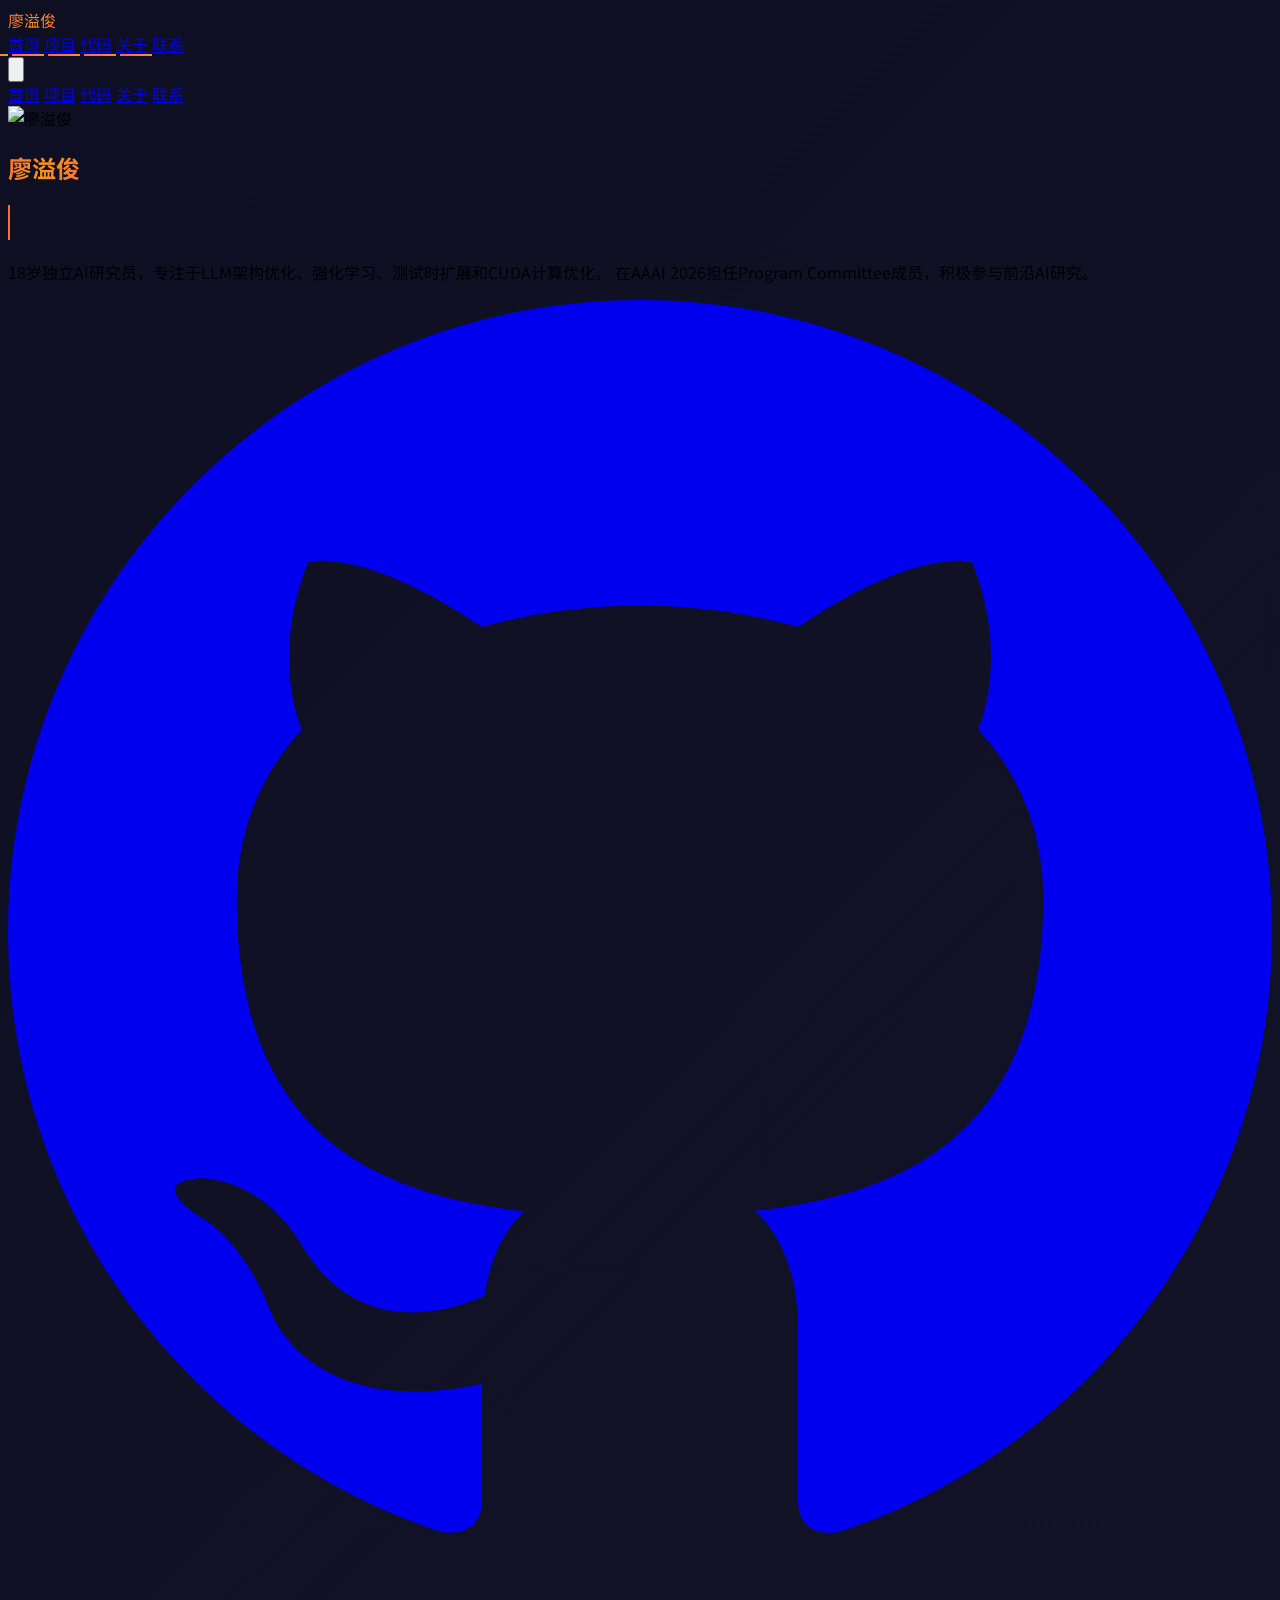
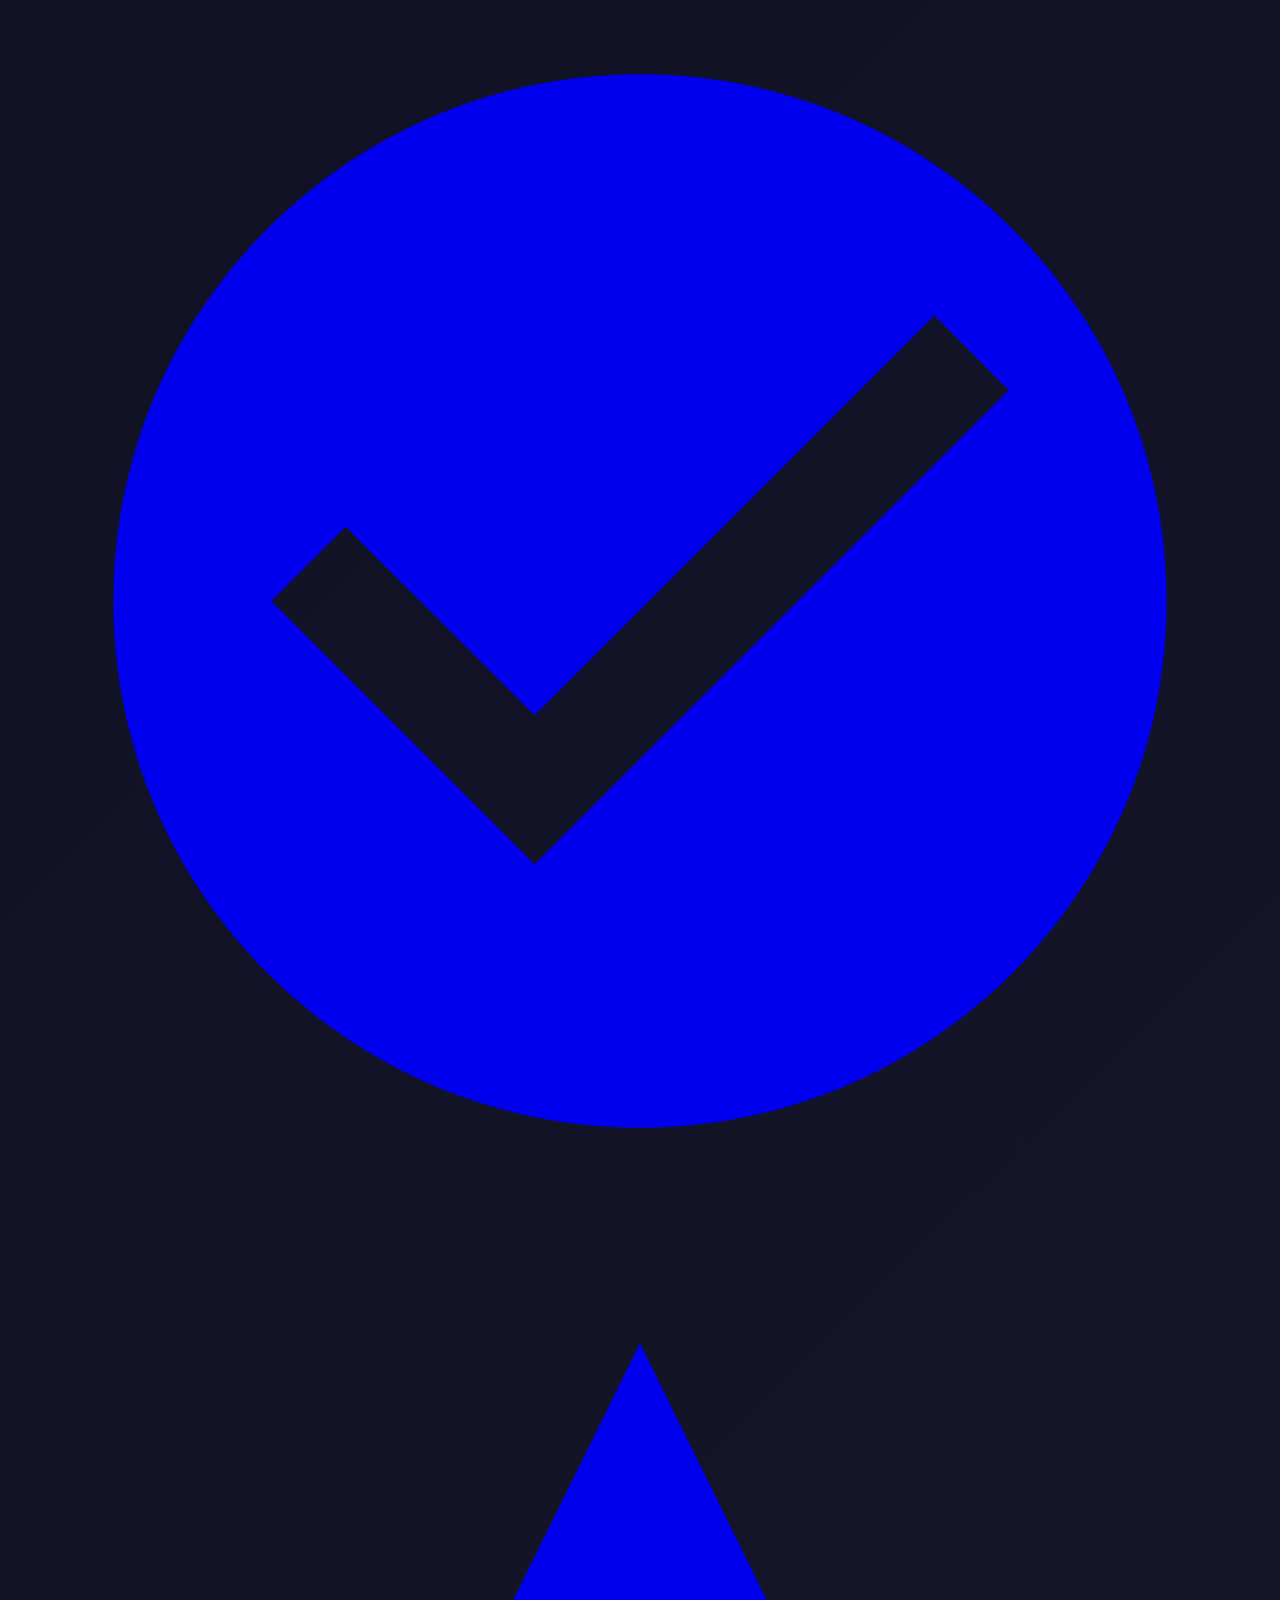
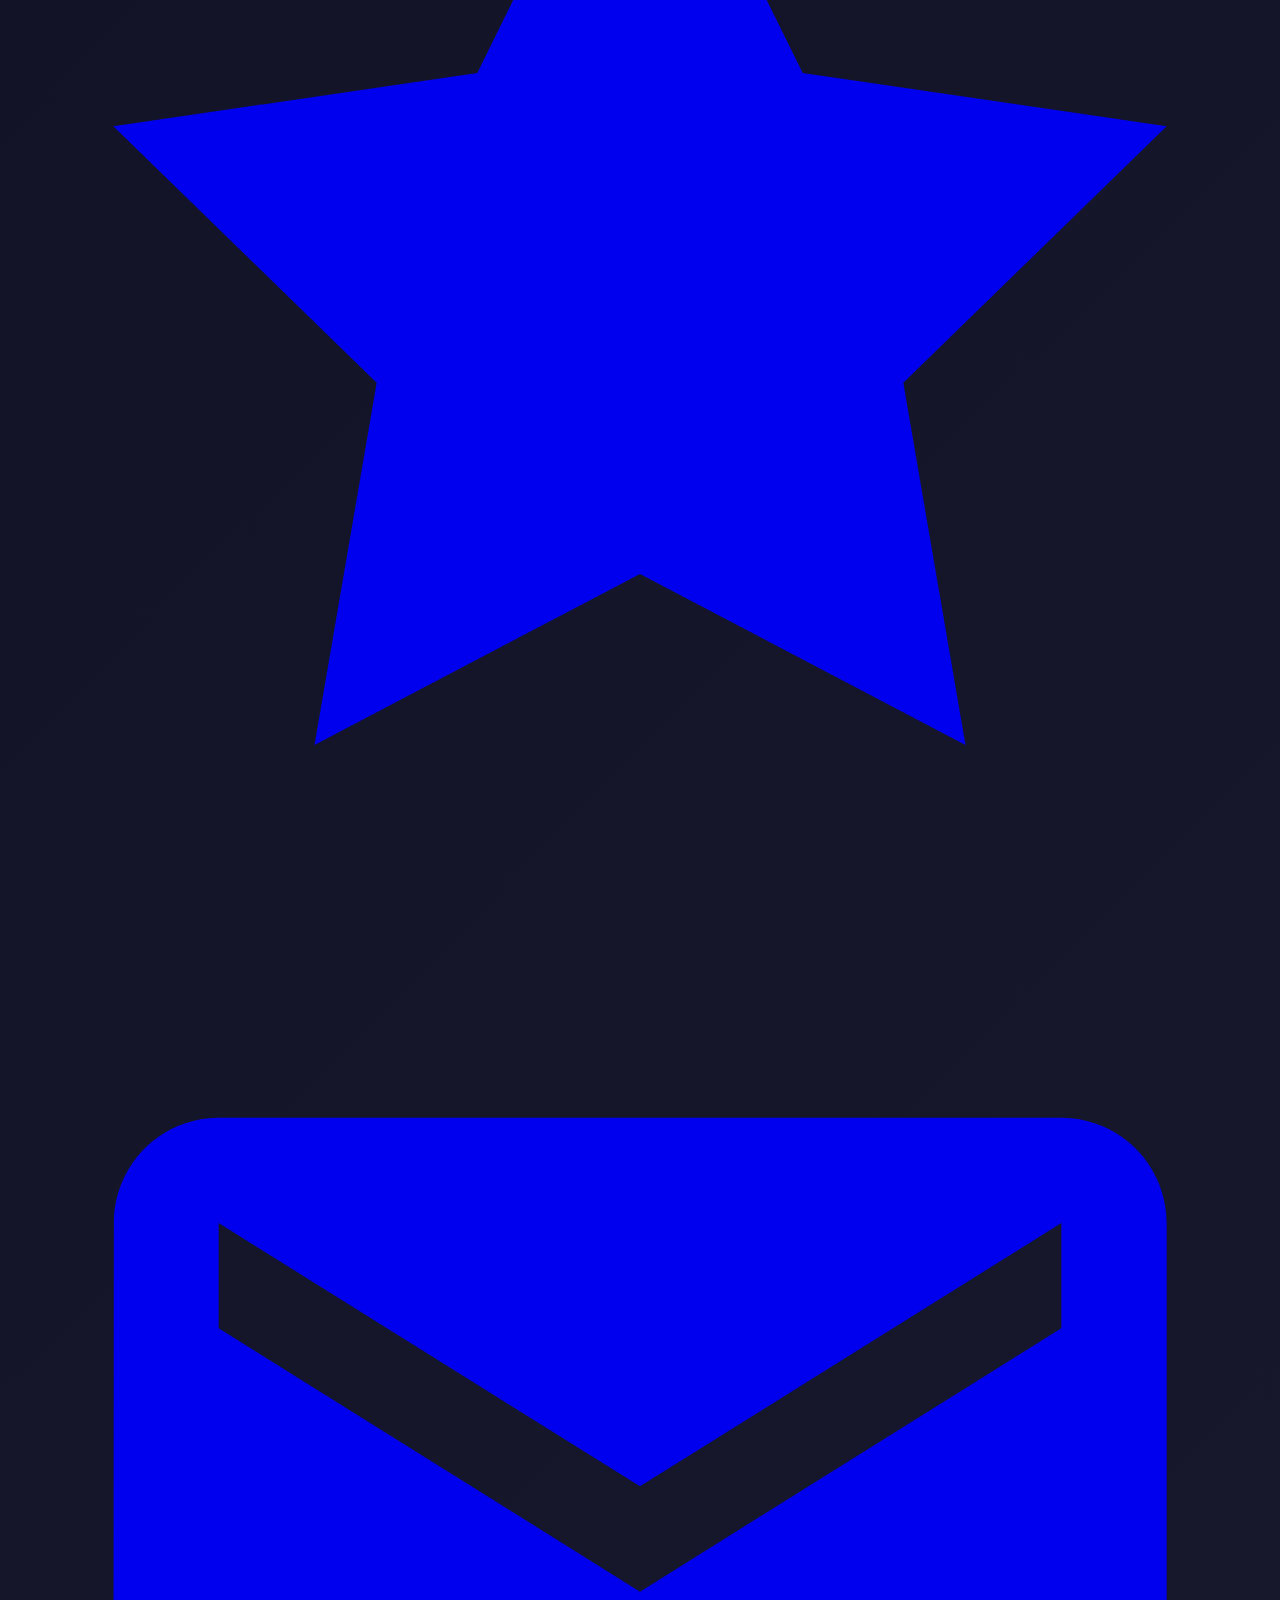
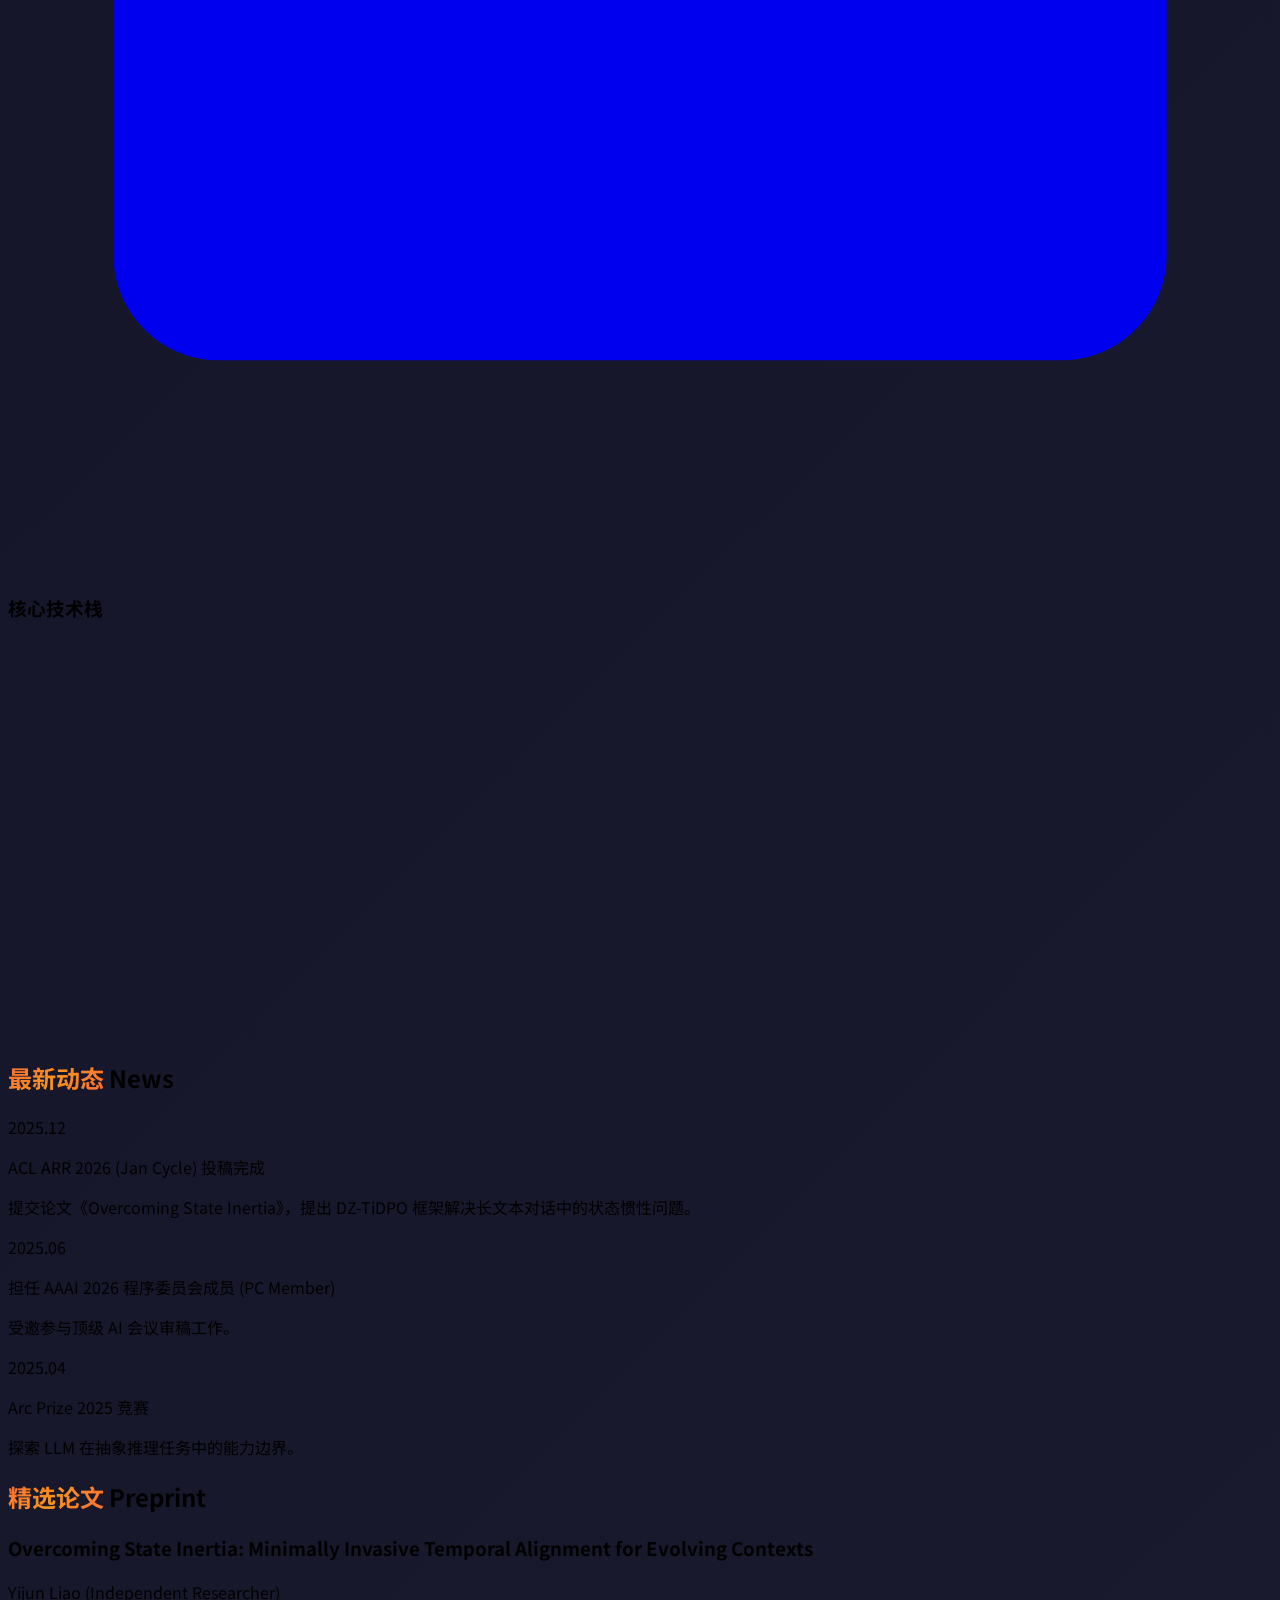
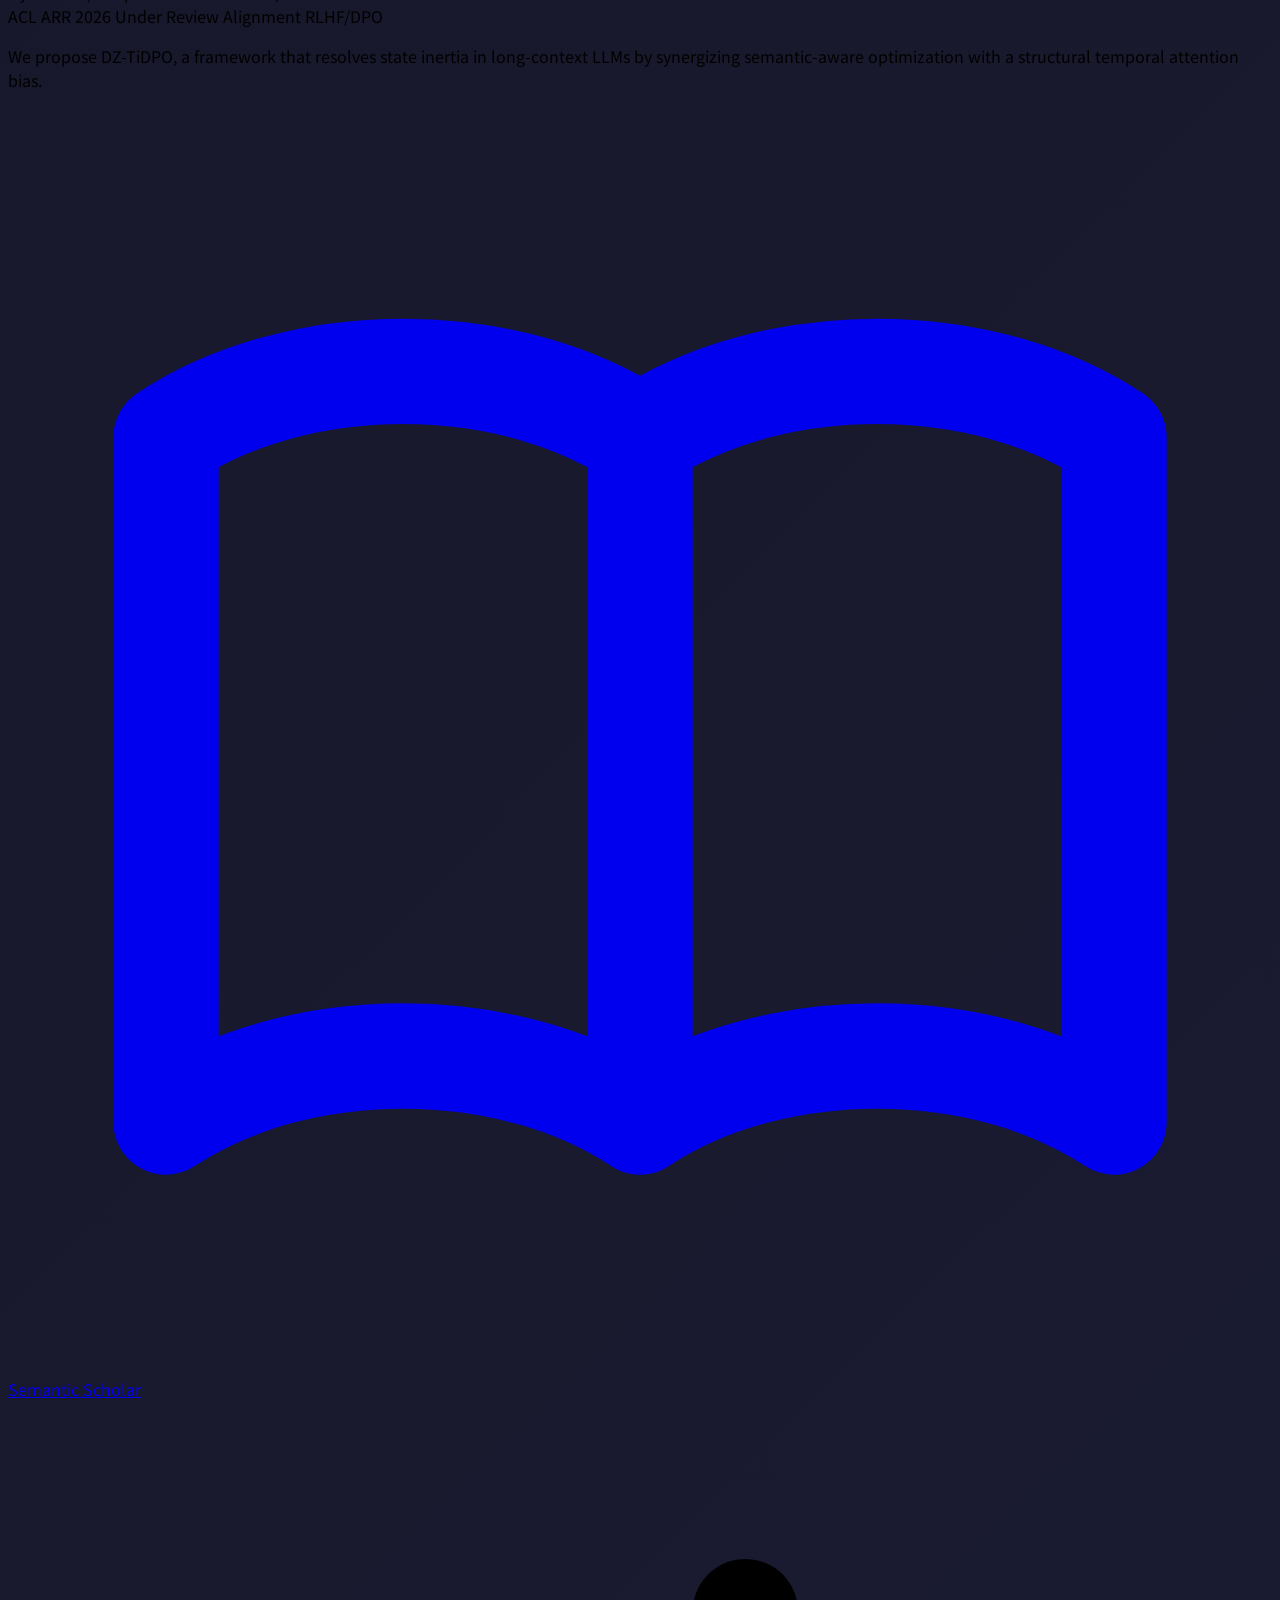
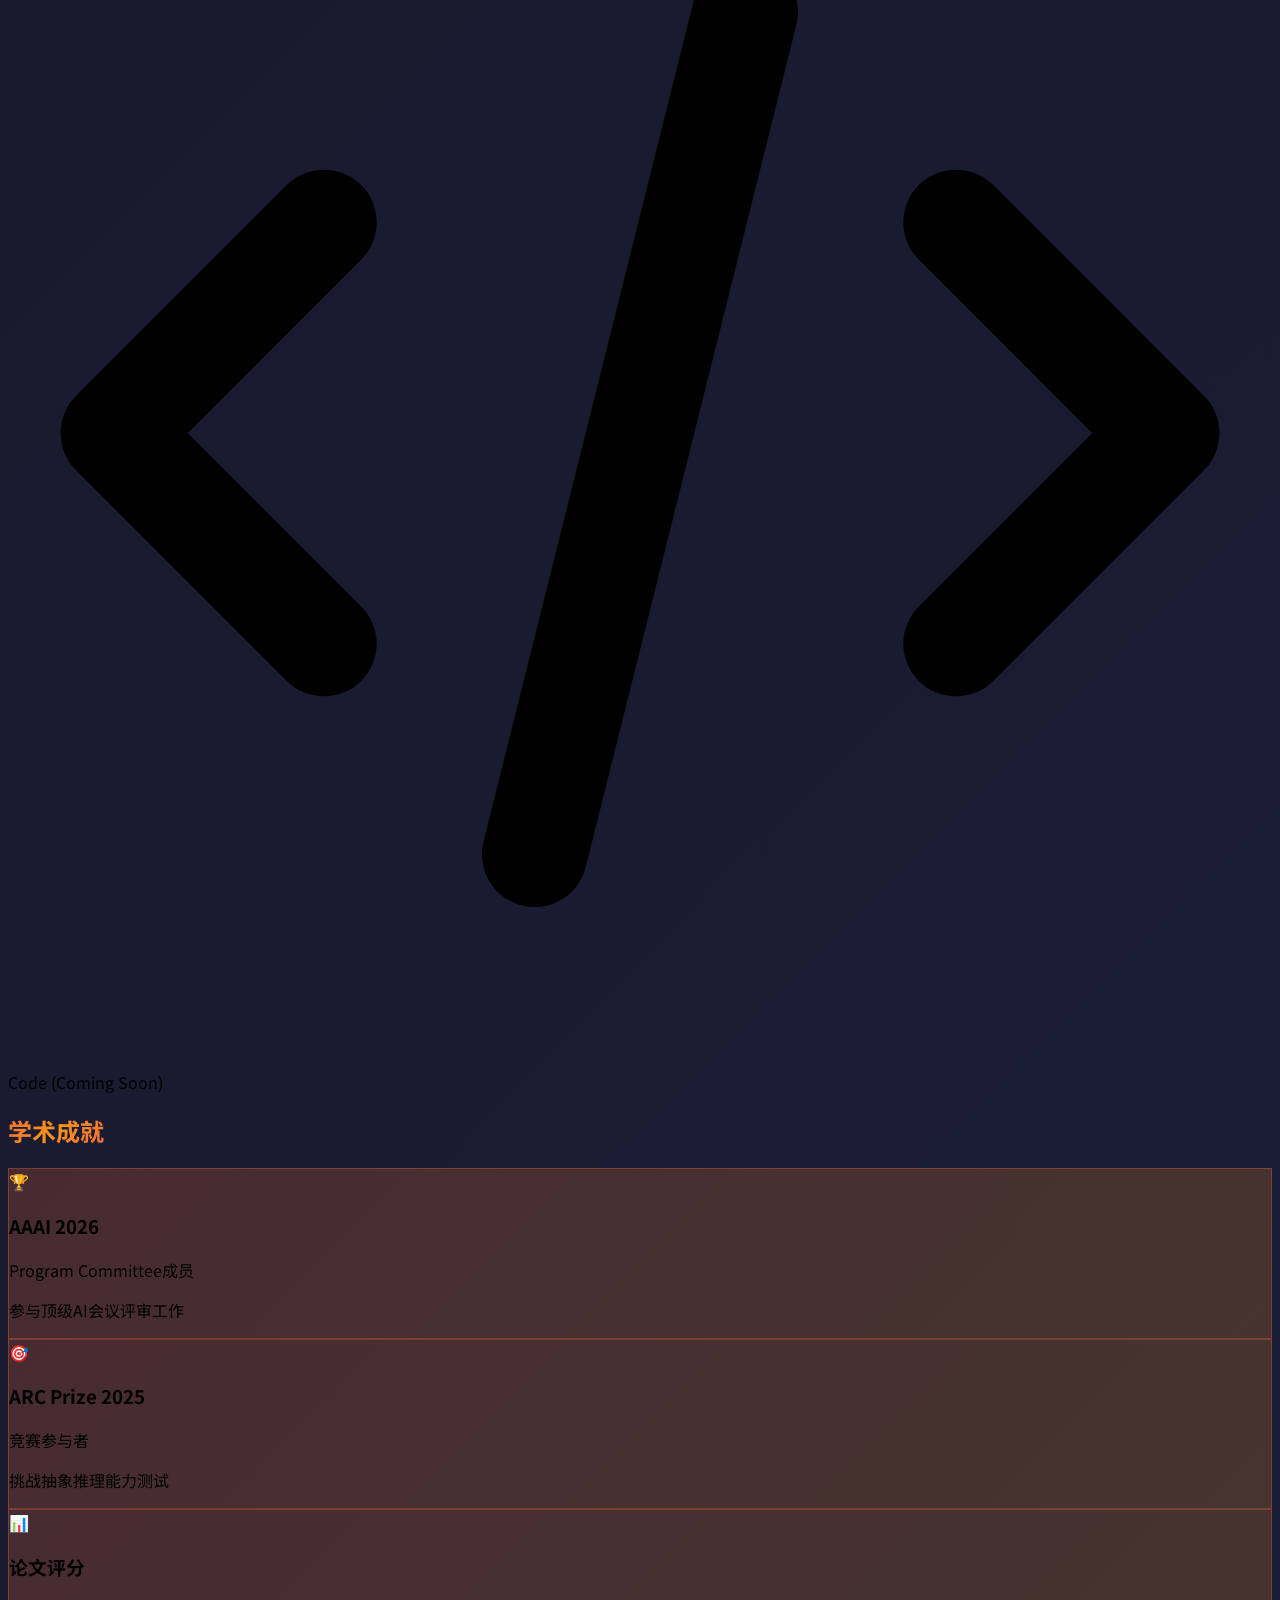
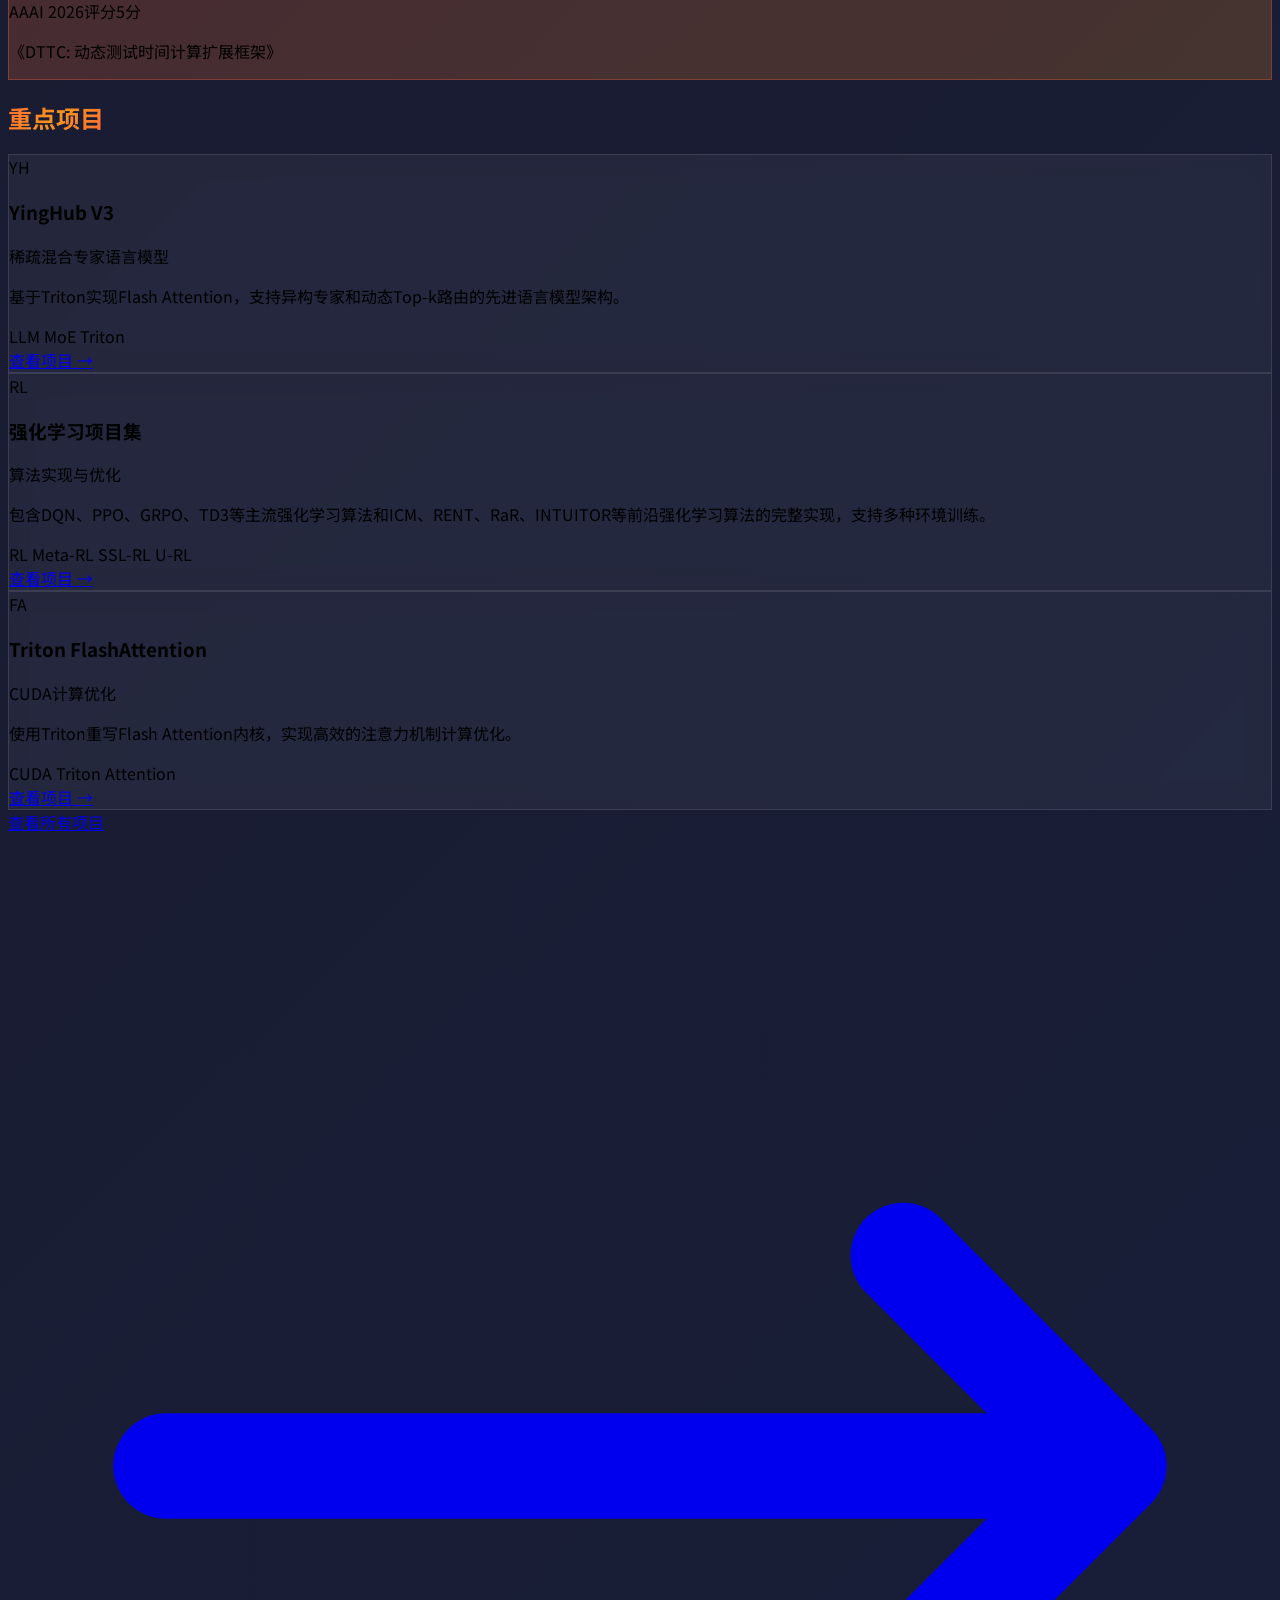
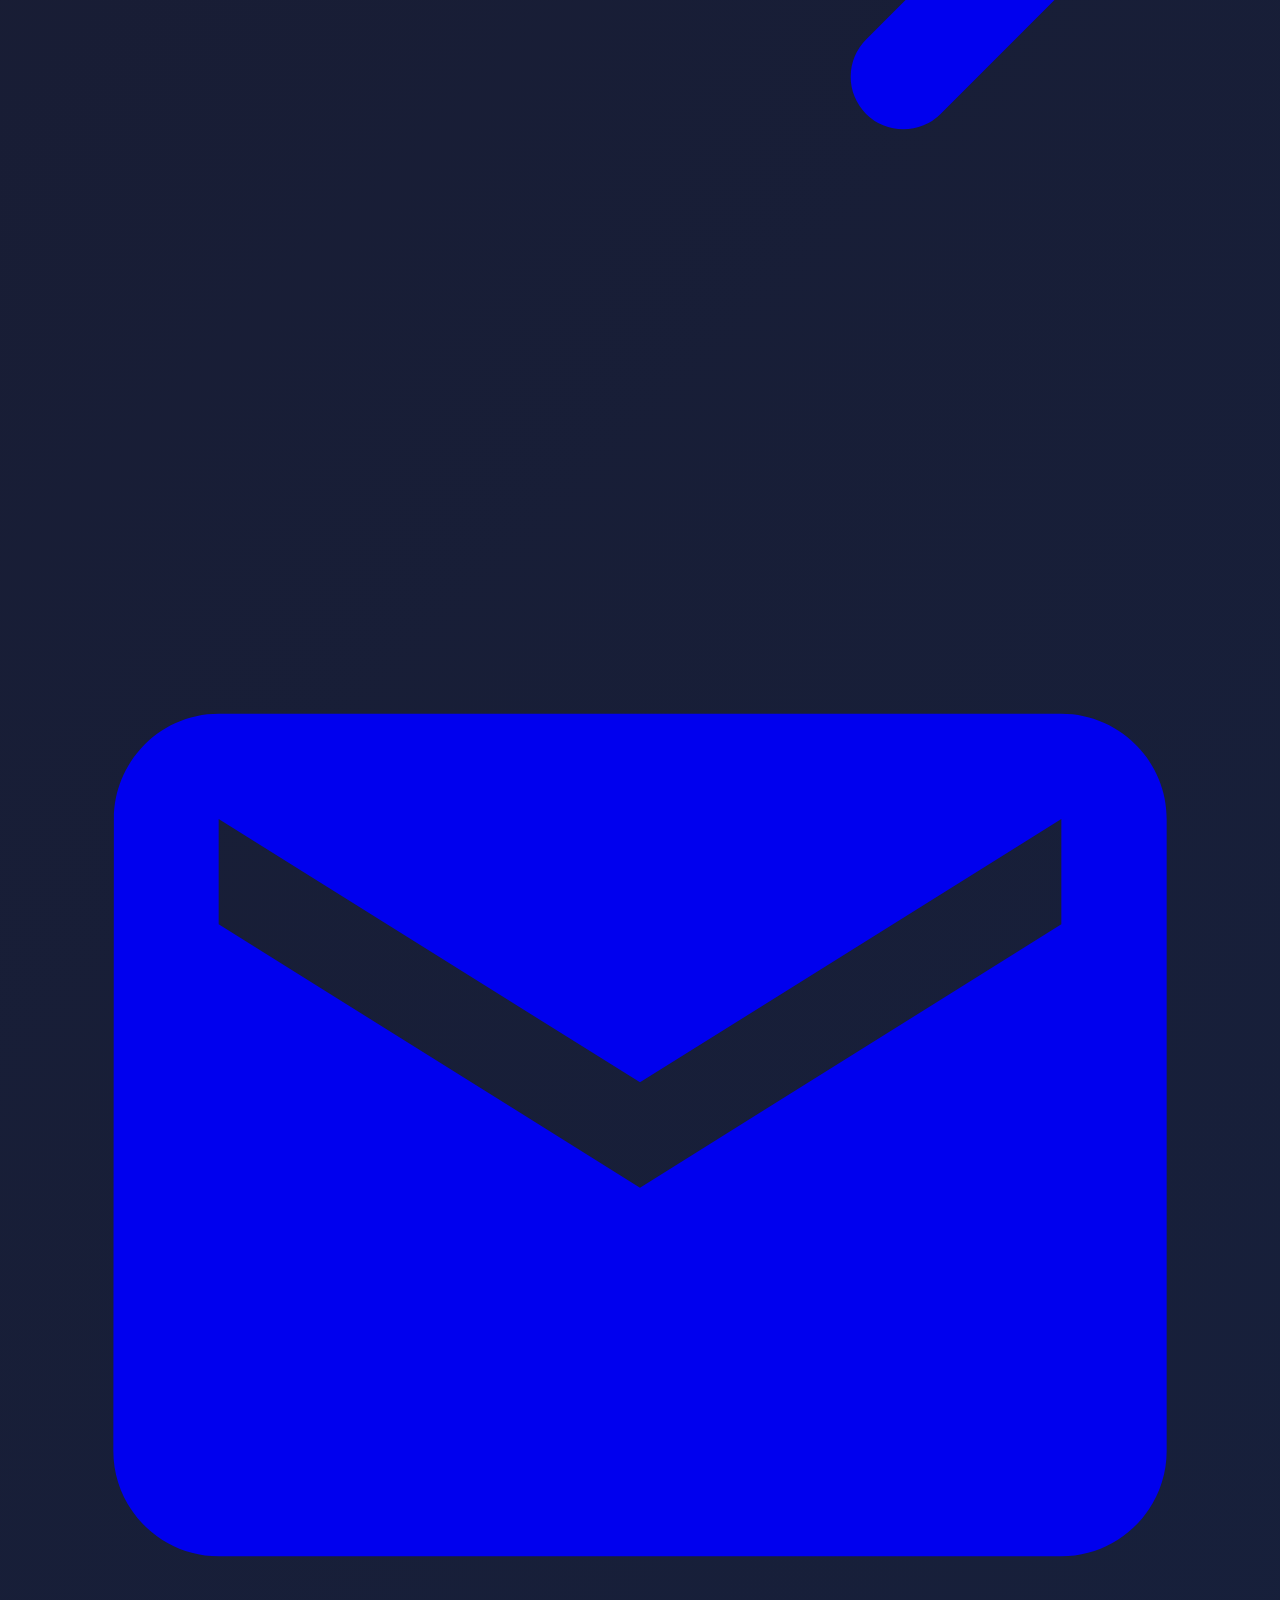
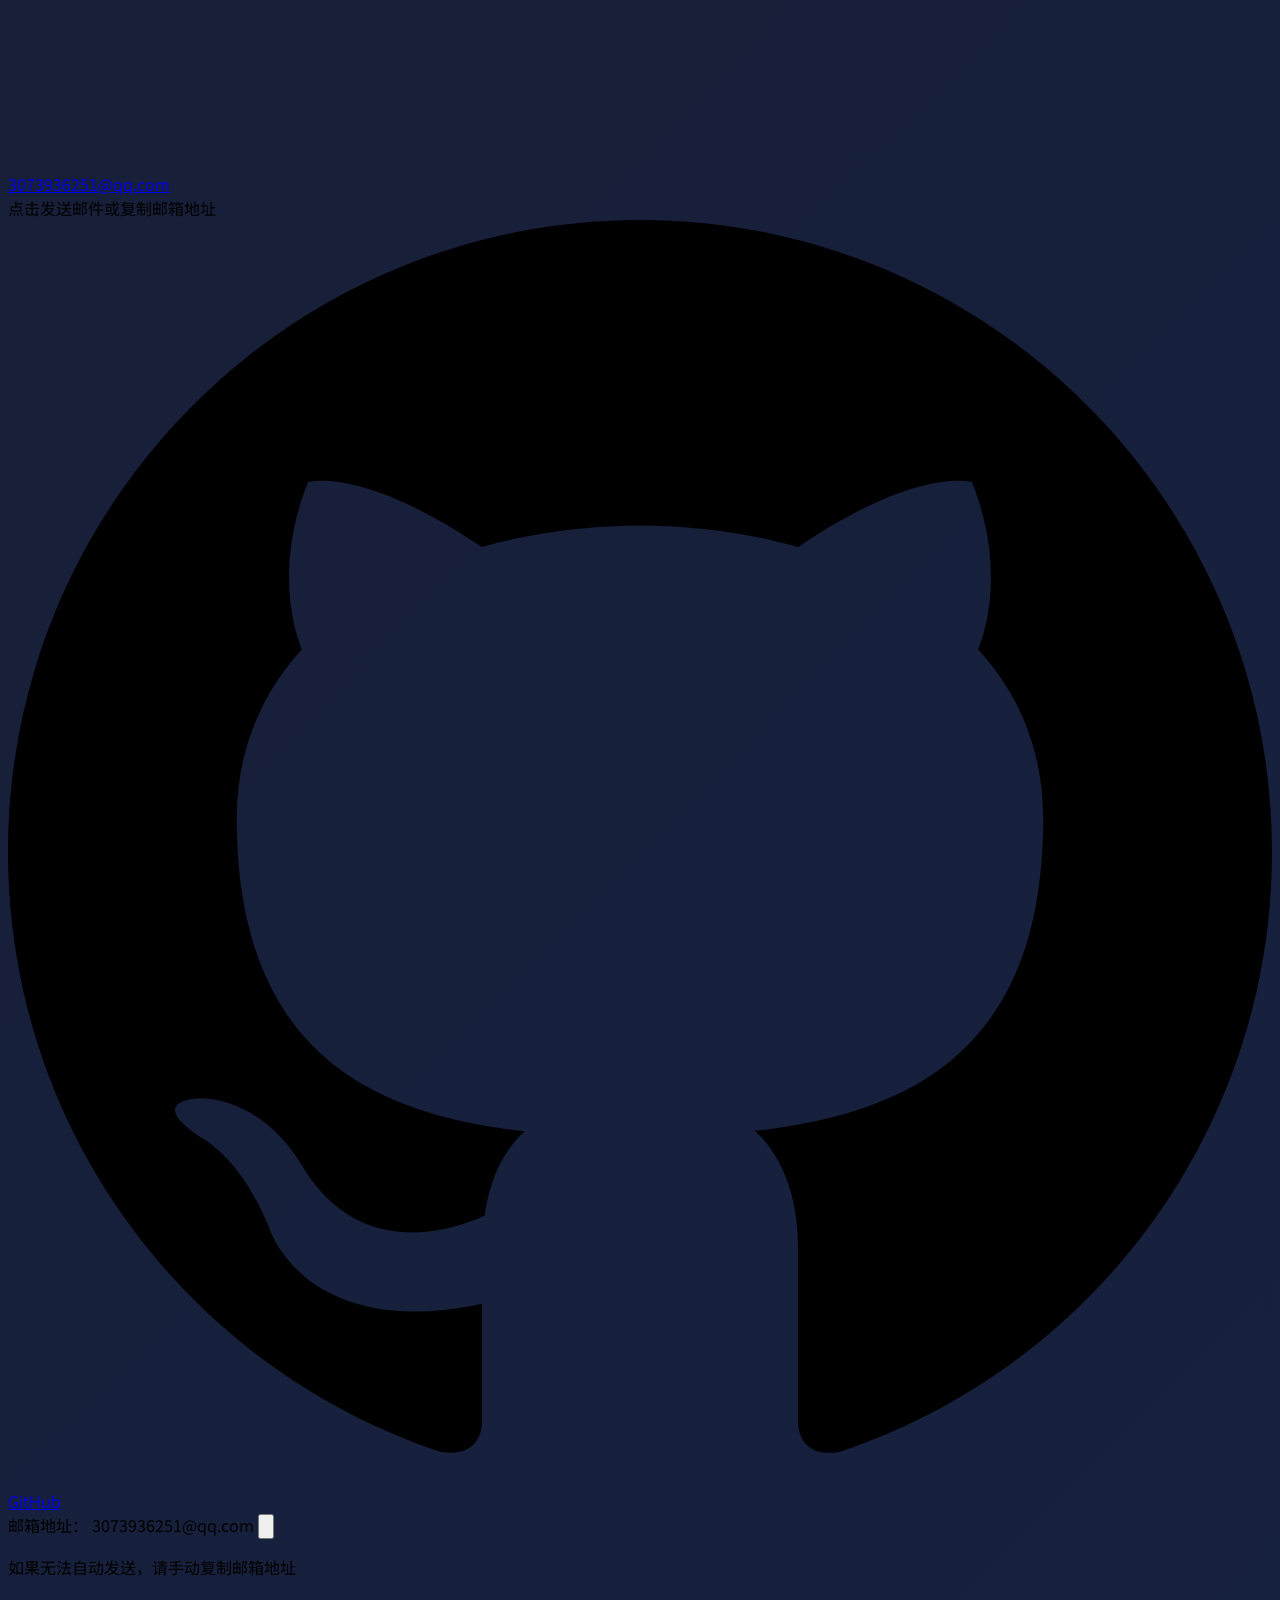
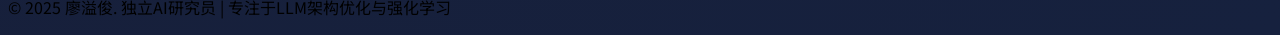
==== index.html @ 62f8e80d "Add files via upload" ====
<!DOCTYPE html>
<html lang="zh-CN">
<head>
    <meta charset="UTF-8">
    <meta name="viewport" content="width=device-width, initial-scale=1.0">
    <title>廖溢俊 - AI研究员 | 独立开发者</title>
    <script src="https://cdn.tailwindcss.com"></script>
    <script src="https://cdnjs.cloudflare.com/ajax/libs/animejs/3.2.1/anime.min.js"></script>
    <script src="https://cdn.jsdelivr.net/npm/echarts@5.4.3/dist/echarts.min.js"></script>
    <script>
        // 定义 ECharts 加载函数
        function loadECharts() {
            return new Promise((resolve, reject) => {
                // 如果已加载，直接返回
                if (typeof window.echarts !== 'undefined') {
                    resolve(window.echarts);
                    return;
                }
                
                // 尝试多个 CDN 源
                const cdnSources = [
                    'https://cdn.jsdelivr.net/npm/echarts@5.4.3/dist/echarts.min.js',
                    'https://unpkg.com/echarts@5.4.3/dist/echarts.min.js',
                    'https://cdnjs.cloudflare.com/ajax/libs/echarts/5.4.3/echarts.min.js'
                ];
                
                let currentIndex = 0;
                
                function tryLoadCDN() {
                    if (currentIndex >= cdnSources.length) {
                        reject(new Error('所有 ECharts CDN 源均加载失败'));
                        return;
                    }
                    
                    const script = document.createElement('script');
                    script.src = cdnSources[currentIndex];
                    script.crossOrigin = 'anonymous';
                    
                    script.onload = () => {
                        if (typeof window.echarts !== 'undefined') {
                            resolve(window.echarts);
                        } else {
                            currentIndex++;
                            tryLoadCDN();
                        }
                    };
                    
                    script.onerror = () => {
                        console.warn(`ECharts CDN 加载失败: ${cdnSources[currentIndex]}`);
                        currentIndex++;
                        tryLoadCDN();
                    };
                    
                    document.head.appendChild(script);
                }
                
                tryLoadCDN();
            });
        }
        </script>
    <script src="https://cdnjs.cloudflare.com/ajax/libs/p5.js/1.7.0/p5.min.js"></script>
    <script src="https://cdn.jsdelivr.net/npm/@splidejs/splide@4.1.4/dist/js/splide.min.js"></script>
    <link href="https://cdn.jsdelivr.net/npm/@splidejs/splide@4.1.4/dist/css/splide.min.css" rel="stylesheet">
    <link href="https://fonts.googleapis.com/css2?family=Noto+Sans+SC:wght@300;400;500;700;900&display=swap" rel="stylesheet">
    <style>
        * {
            font-family: 'Noto Sans SC', sans-serif;
        }
        
        body {
            background: linear-gradient(135deg, #0f0f23 0%, #1a1a2e 50%, #16213e 100%);
            min-height: 100vh;
            overflow-x: hidden;
        }
        
        .neural-bg {
            position: fixed;
            top: 0;
            left: 0;
            width: 100%;
            height: 100%;
            z-index: -1;
            opacity: 0.3;
        }
        
        .glow-text {
            text-shadow: 0 0 20px rgba(255, 107, 53, 0.5);
        }
        
        .card-hover {
            transition: all 0.3s ease;
        }
        
        .card-hover:hover {
            transform: translateY(-10px) rotateX(5deg);
            box-shadow: 0 20px 40px rgba(0, 0, 0, 0.3);
        }
        
        .skill-node {
            background: linear-gradient(135deg, #ff6b35, #f7931e);
            border-radius: 50%;
            position: absolute;
            animation: pulse 2s infinite;
        }
        
        @keyframes pulse {
            0%, 100% { opacity: 0.8; transform: scale(1); }
            50% { opacity: 1; transform: scale(1.1); }
        }
        
        .typing-effect {
            border-right: 2px solid #ff6b35;
            animation: blink 1s infinite;
        }
        
        @keyframes blink {
            0%, 50% { border-color: transparent; }
            51%, 100% { border-color: #ff6b35; }
        }
        
        .gradient-text {
            background: linear-gradient(135deg, #ff6b35, #f7931e, #ff6b35);
            -webkit-background-clip: text;
            -webkit-text-fill-color: transparent;
            background-clip: text;
        }
        
        .nav-link {
            position: relative;
            overflow: hidden;
        }
        
        .nav-link::after {
            content: '';
            position: absolute;
            bottom: 0;
            left: -100%;
            width: 100%;
            height: 2px;
            background: linear-gradient(90deg, #ff6b35, #f7931e);
            transition: left 0.3s ease;
        }
        
        .nav-link:hover::after {
            left: 0;
        }
        
        .project-card {
            background: rgba(255, 255, 255, 0.05);
            backdrop-filter: blur(10px);
            border: 1px solid rgba(255, 255, 255, 0.1);
        }
        
        .achievement-badge {
            background: linear-gradient(135deg, rgba(255, 107, 53, 0.2), rgba(247, 147, 30, 0.2));
            border: 1px solid rgba(255, 107, 53, 0.3);
        }
        /* 移动端专用样式 */
        @media (max-width: 768px) {
            .skill-node {
                width: 40px !important;
                height: 40px !important;
                font-size: 9px !important;
                opacity: 0.3 !important;
                z-index: 5 !important;
                box-shadow: 0 0 10px rgba(255, 107, 53, 0.3) !important;
            }
            
            /* 减少节点数量（通过隐藏部分节点） */
            .skill-node:nth-child(odd) {
                display: none; /* 隐藏奇数节点 */
            }
        }
        .avatar-rotate {
        transition: all 0.6s cubic-bezier(0.4, 0, 0.2, 1);
        transform-style: preserve-3d;
        cursor: pointer;
        position: relative;
    }

    .avatar-rotate:hover {
        transform: rotateY(180deg) scale(1.05);
        box-shadow: 0 0 40px rgba(255, 107, 53, 0.8);
    }

    /* 可选：添加背面内容（如果想做双面效果） */
    .avatar-rotate::after {
        content: 'AI';
        position: absolute;
        top: 50%;
        left: 50%;
        transform: translate(-50%, -50%) rotateY(180deg);
        backface-visibility: hidden;
        font-size: 2rem;
        font-weight: 900;
        color: #ff6b35;
        opacity: 0;
        transition: opacity 0.3s;
    }

    .avatar-rotate:hover::after {
        opacity: 1;
    }

    /* 移动端适配 */
    @media (max-width: 768px) {
        .avatar-rotate:hover {
            transform: rotate(360deg) scale(1.1);
            box-shadow: 0 0 25px rgba(255, 107, 53, 0.6);
        }
    }

    /* 发光脉冲动画 */
    @keyframes glow-pulse {
        0%, 100% { box-shadow: 0 0 20px rgba(255, 107, 53, 0.5); }
        50% { box-shadow: 0 0 40px rgba(255, 107, 53, 0.9); }
    }

    .avatar-rotate {
        animation: glow-pulse 3s infinite;
    }

    .avatar-rotate:hover {
        animation: none; /* 悬停时停止脉冲，保持高亮 */
    }

    /* QQ邮箱按钮样式 */
    .qq-mail-btn {
        background: linear-gradient(135deg, #ff6b35, #f7931e);
        transition: all 0.3s ease;
    }

    .qq-mail-btn:hover {
        background: linear-gradient(135deg, #1e90ff, #00bfff); /* QQ蓝渐变 */
        box-shadow: 0 0 25px rgba(30, 144, 255, 0.6);
    }

    /* QQ图标发光动画 */
    @keyframes qq-glow {
        0%, 100% { filter: drop-shadow(0 0 5px rgba(255, 255, 255, 0.8)); }
        50% { filter: drop-shadow(0 0 15px rgba(30, 144, 255, 1)); }
    }

    .qq-icon {
        animation: qq-glow 2s infinite;
    }
    </style>
</head>
<body>
    <!-- Neural Network Background -->
    <div id="neural-bg" class="neural-bg"></div>
    
    <!-- Navigation -->
    <nav class="fixed top-0 w-full z-50 bg-black bg-opacity-20 backdrop-filter backdrop-blur-lg border-b border-white border-opacity-10">
        <div class="max-w-7xl mx-auto px-4 sm:px-6 lg:px-8">
            <div class="flex justify-between items-center h-16">
                <div class="flex items-center">
                    <span class="text-2xl font-bold gradient-text">廖溢俊</span>
                </div>
                <div class="hidden md:block">
                    <div class="ml-10 flex items-baseline space-x-8">
                        <a href="#home" class="nav-link text-white hover:text-orange-400 px-3 py-2 text-sm font-medium">首页</a>
                        <a href="projects.html" class="nav-link text-white hover:text-orange-400 px-3 py-2 text-sm font-medium">项目</a>
                        <a href="code.html" class="nav-link text-white hover:text-orange-400 px-3 py-2 text-sm font-medium">代码</a>
                        <a href="about.html" class="nav-link text-white hover:text-orange-400 px-3 py-2 text-sm font-medium">关于</a>
                        <a href="#contact" class="nav-link text-white hover:text-orange-400 px-3 py-2 text-sm font-medium">联系</a>
                    </div>
                </div>
                <div class="md:hidden">
                    <button id="mobile-menu-btn" class="text-white hover:text-orange-400">
                        <svg class="h-6 w-6" fill="none" viewBox="0 0 24 24" stroke="currentColor">
                            <path stroke-linecap="round" stroke-linejoin="round" stroke-width="2" d="M4 6h16M4 12h16M4 18h16" />
                        </svg>
                    </button>
                </div>
            </div>
        </div>
        
        <!-- Mobile menu -->
        <div id="mobile-menu" class="md:hidden hidden bg-black bg-opacity-90">
            <div class="px-2 pt-2 pb-3 space-y-1">
                <a href="#home" class="text-white hover:text-orange-400 block px-3 py-2 text-base font-medium">首页</a>
                <a href="projects.html" class="text-white hover:text-orange-400 block px-3 py-2 text-base font-medium">项目</a>
                <a href="code.html" class="text-white hover:text-orange-400 block px-3 py-2 text-base font-medium">代码</a>
                <a href="about.html" class="text-white hover:text-orange-400 block px-3 py-2 text-base font-medium">关于</a>
                <a href="#contact" class="text-white hover:text-orange-400 block px-3 py-2 text-base font-medium">联系</a>
            </div>
        </div>
    </nav>

    <!-- Hero Section -->
    <section id="home" class="min-h-screen flex items-center justify-center pt-16">
        <div class="max-w-7xl mx-auto px-4 sm:px-6 lg:px-8 py-20">
            <div class="grid grid-cols-1 lg:grid-cols-2 gap-12 items-center">
                <!-- Left Side - Personal Info -->
                <div class="text-center lg:text-left">
                    <div class="mb-8">
                        <img src="resources/avatar.jpg" alt="廖溢俊" class="w-32 h-32 rounded-full mx-auto lg:mx-0 mb-6 border-4 border-orange-400 shadow-2xl avatar-rotate">
                        <h1 class="text-5xl lg:text-6xl font-bold text-white mb-4">
                            <span class="gradient-text">廖溢俊</span>
                        </h1>
                        <h2 class="text-2xl lg:text-3xl text-gray-300 mb-6">
                            <span id="typing-text" class="typing-effect"></span>
                        </h2>
                        <p class="text-lg text-gray-400 leading-relaxed mb-8">
                            18岁独立AI研究员，专注于LLM架构优化、强化学习、测试时扩展和CUDA计算优化。
                            在AAAI 2026担任Program Committee成员，积极参与前沿AI研究。
                        </p>
                    </div>
                    
                    <!-- Contact Links -->
                    <div class="flex justify-center lg:justify-start space-x-6 mb-8">
                        <a href="https://github.com/naidezhujimo" target="_blank" class="text-white hover:text-orange-400 transition-colors duration-300">
                            <svg class="w-8 h-8" fill="currentColor" viewBox="0 0 24 24">
                                <path d="M12 0c-6.626 0-12 5.373-12 12 0 5.302 3.438 9.8 8.207 11.387.599.111.793-.261.793-.577v-2.234c-3.338.726-4.033-1.416-4.033-1.416-.546-1.387-1.333-1.756-1.333-1.756-1.089-.745.083-.729.083-.729 1.205.084 1.839 1.237 1.839 1.237 1.07 1.834 2.807 1.304 3.492.997.107-.775.418-1.305.762-1.604-2.665-.305-5.467-1.334-5.467-5.931 0-1.311.469-2.381 1.236-3.221-.124-.303-.535-1.524.117-3.176 0 0 1.008-.322 3.301 1.23.957-.266 1.983-.399 3.003-.404 1.02.005 2.047.138 3.006.404 2.291-1.552 3.297-1.23 3.297-1.23.653 1.653.242 2.874.118 3.176.77.84 1.235 1.911 1.235 3.221 0 4.609-2.807 5.624-5.479 5.921.43.372.823 1.102.823 2.222v3.293c0 .319.192.694.801.576 4.765-1.589 8.199-6.086 8.199-11.386 0-6.627-5.373-12-12-12z"/>
                            </svg>
                        </a>
                        <a href="https://openreview.net/profile?id=%7ELiao_Yijun1" target="_blank" class="text-white hover:text-orange-400 transition-colors duration-300">
                            <svg class="w-8 h-8" fill="currentColor" viewBox="0 0 24 24">
                                <path d="M12 2C6.48 2 2 6.48 2 12s4.48 10 10 10 10-4.48 10-10S17.52 2 12 2zm-2 15l-5-5 1.41-1.41L10 14.17l7.59-7.59L19 8l-9 9z"/>
                            </svg>
                        </a>
                        <a href="https://blog.csdn.net/2303_79071981?spm=1000.2115.3001.5343" target="_blank" class="text-white hover:text-orange-400 transition-colors duration-300">
                            <svg class="w-8 h-8" fill="currentColor" viewBox="0 0 24 24">
                                <path d="M12 2l3.09 6.26L22 9.27l-5 4.87 1.18 6.88L12 17.77l-6.18 3.25L7 14.14 2 9.27l6.91-1.01L12 2z"/>
                            </svg>
                        </a>
                        <a href="mailto:3073936251@qq.com" class="text-white hover:text-orange-400 transition-colors duration-300">
                            <svg class="w-8 h-8" fill="currentColor" viewBox="0 0 24 24">
                                <path d="M20 4H4c-1.1 0-1.99.9-1.99 2L2 18c0 1.1.9 2 2 2h16c1.1 0 2-.9 2-2V6c0-1.1-.9-2-2-2zm0 4l-8 5-8-5V6l8 5 8-5v2z"/>
                            </svg>
                        </a>
                    </div>
                </div>
                
                <!-- Right Side - Skills Visualization -->
                <div class="relative">
                    <div class="bg-white bg-opacity-5 backdrop-filter backdrop-blur-lg rounded-2xl p-8 border border-white border-opacity-10">
                        <h3 class="text-2xl font-bold text-white mb-6 text-center">核心技术栈</h3>
                        <div id="skills-chart" style="width: 100%; height: 400px;"></div>
                    </div>
                </div>
            </div>
        </div>
    </section>

    <section id="news" class="py-12 bg-black bg-opacity-20">
        <div class="max-w-7xl mx-auto px-4 sm:px-6 lg:px-8">
            <div class="grid grid-cols-1 lg:grid-cols-2 gap-12">
                
                <div>
                    <h2 class="text-3xl font-bold text-white mb-8 flex items-center">
                        <span class="gradient-text">最新动态</span>
                        <span class="ml-4 px-3 py-1 text-xs font-normal border border-orange-400 text-orange-400 rounded-full">News</span>
                    </h2>
                    <div class="space-y-6">
                        <div class="flex items-start space-x-4">
                            <div class="flex-shrink-0 w-16 text-sm text-gray-500 font-mono mt-1">2025.12</div>
                            <div>
                                <p class="text-white text-lg font-medium">ACL ARR 2026 (Jan Cycle) 投稿完成</p>
                                <p class="text-gray-400 text-sm mt-1">提交论文《Overcoming State Inertia》，提出 DZ-TiDPO 框架解决长文本对话中的状态惯性问题。</p>
                            </div>
                        </div>
                        <div class="flex items-start space-x-4">
                            <div class="flex-shrink-0 w-16 text-sm text-gray-500 font-mono mt-1">2025.06</div>
                            <div>
                                <p class="text-white text-lg font-medium">担任 AAAI 2026 程序委员会成员 (PC Member)</p>
                                <p class="text-gray-400 text-sm mt-1">受邀参与顶级 AI 会议审稿工作。</p>
                            </div>
                        </div>
                        <div class="flex items-start space-x-4">
                            <div class="flex-shrink-0 w-16 text-sm text-gray-500 font-mono mt-1">2025.04</div>
                            <div>
                                <p class="text-white text-lg font-medium">Arc Prize 2025 竞赛</p>
                                <p class="text-gray-400 text-sm mt-1">探索 LLM 在抽象推理任务中的能力边界。</p>
                            </div>
                        </div>
                    </div>
                </div>

                <div>
                    <h2 class="text-3xl font-bold text-white mb-8 flex items-center">
                        <span class="gradient-text">精选论文</span>
                        <span class="ml-4 px-3 py-1 text-xs font-normal border border-blue-400 text-blue-400 rounded-full">Preprint</span>
                    </h2>
                    
                    <div class="bg-white bg-opacity-5 backdrop-filter backdrop-blur-lg rounded-xl p-6 border border-white border-opacity-10 hover:border-orange-400 transition-colors duration-300">
                        <h3 class="text-xl font-bold text-white mb-2 leading-tight">
                            Overcoming State Inertia: Minimally Invasive Temporal Alignment for Evolving Contexts
                        </h3>
                        <div class="text-gray-300 mb-3 text-sm">
                            <span class="text-orange-400 font-bold">Yijun Liao</span> (Independent Researcher)
                        </div>
                        <div class="flex flex-wrap gap-2 mb-4">
                            <span class="px-2 py-0.5 bg-gray-800 text-gray-300 rounded text-xs">ACL ARR 2026 Under Review</span>
                            <span class="px-2 py-0.5 bg-gray-800 text-gray-300 rounded text-xs">Alignment</span>
                            <span class="px-2 py-0.5 bg-gray-800 text-gray-300 rounded text-xs">RLHF/DPO</span>
                        </div>
                        <p class="text-gray-400 text-sm mb-4 line-clamp-3">
                            We propose DZ-TiDPO, a framework that resolves state inertia in long-context LLMs by synergizing semantic-aware optimization with a structural temporal attention bias.
                        </p>
                        <div class="flex space-x-4">
                            <a href="https://www.semanticscholar.org/author/Yijun-Liao/2396663372" target="_blank" class="text-sm flex items-center text-orange-400 hover:text-white transition-colors">
                                <svg class="w-4 h-4 mr-1" fill="none" stroke="currentColor" viewBox="0 0 24 24"><path stroke-linecap="round" stroke-linejoin="round" stroke-width="2" d="M12 6.253v13m0-13C10.832 5.477 9.246 5 7.5 5S4.168 5.477 3 6.253v13C4.168 18.477 5.754 18 7.5 18s3.332.477 4.5 1.253m0-13C13.168 5.477 14.754 5 16.5 5c1.747 0 3.332.477 4.5 1.253v13C19.832 18.477 18.247 18 16.5 18c-1.746 0-3.332.477-4.5 1.253"></path></svg>
                                Semantic Scholar
                            </a>
                            <span class="text-sm flex items-center text-gray-500 cursor-not-allowed" title="Code will be released upon acceptance">
                                <svg class="w-4 h-4 mr-1" fill="none" stroke="currentColor" viewBox="0 0 24 24"><path stroke-linecap="round" stroke-linejoin="round" stroke-width="2" d="M10 20l4-16m4 4l4 4-4 4M6 16l-4-4 4-4"></path></svg>
                                Code (Coming Soon)
                            </span>
                        </div>
                    </div>
                </div>
            </div>
        </div>
    </section>

    <!-- Achievements Section -->
    <section id="achievements" class="py-20">
        <div class="max-w-7xl mx-auto px-4 sm:px-6 lg:px-8">
            <h2 class="text-4xl font-bold text-center text-white mb-12">
                <span class="gradient-text">学术成就</span>
            </h2>
            <div class="grid grid-cols-1 md:grid-cols-2 lg:grid-cols-3 gap-8">
                <div class="achievement-badge rounded-xl p-6 text-center">
                    <div class="text-4xl mb-4">🏆</div>
                    <h3 class="text-xl font-bold text-white mb-2">AAAI 2026</h3>
                    <p class="text-gray-300">Program Committee成员</p>
                    <p class="text-sm text-gray-400 mt-2">参与顶级AI会议评审工作</p>
                </div>
                <div class="achievement-badge rounded-xl p-6 text-center">
                    <div class="text-4xl mb-4">🎯</div>
                    <h3 class="text-xl font-bold text-white mb-2">ARC Prize 2025</h3>
                    <p class="text-gray-300">竞赛参与者</p>
                    <p class="text-sm text-gray-400 mt-2">挑战抽象推理能力测试</p>
                </div>
                <div class="achievement-badge rounded-xl p-6 text-center">
                    <div class="text-4xl mb-4">📊</div>
                    <h3 class="text-xl font-bold text-white mb-2">论文评分</h3>
                    <p class="text-gray-300">AAAI 2026评分5分</p>
                    <p class="text-sm text-gray-400 mt-2">《DTTC: 动态测试时间计算扩展框架》</p>
                </div>
            </div>
        </div>
    </section>

    <!-- Projects Preview Section -->
    <section id="projects-preview" class="py-20">
        <div class="max-w-7xl mx-auto px-4 sm:px-6 lg:px-8">
            <h2 class="text-4xl font-bold text-center text-white mb-12">
                <span class="gradient-text">重点项目</span>
            </h2>
            <div class="grid grid-cols-1 md:grid-cols-2 lg:grid-cols-3 gap-8">
                <div class="project-card rounded-xl p-6 card-hover">
                    <div class="flex items-center mb-4">
                        <div class="w-12 h-12 bg-gradient-to-r from-orange-400 to-red-500 rounded-lg flex items-center justify-center mr-4">
                            <span class="text-white font-bold text-xl">YH</span>
                        </div>
                        <div>
                            <h3 class="text-xl font-bold text-white">YingHub V3</h3>
                            <p class="text-gray-400">稀疏混合专家语言模型</p>
                        </div>
                    </div>
                    <p class="text-gray-300 mb-4">基于Triton实现Flash Attention，支持异构专家和动态Top-k路由的先进语言模型架构。</p>
                    <div class="flex flex-wrap gap-2 mb-4">
                        <span class="px-3 py-1 bg-orange-500 bg-opacity-20 text-orange-400 rounded-full text-sm">LLM</span>
                        <span class="px-3 py-1 bg-blue-500 bg-opacity-20 text-blue-400 rounded-full text-sm">MoE</span>
                        <span class="px-3 py-1 bg-green-500 bg-opacity-20 text-green-400 rounded-full text-sm">Triton</span>
                    </div>
                    <a href="https://github.com/naidezhujimo/YingHub-v3" target="_blank" class="text-orange-400 hover:text-orange-300 transition-colors duration-300">查看项目 →</a>
                </div>
                
                <div class="project-card rounded-xl p-6 card-hover">
                    <div class="flex items-center mb-4">
                        <div class="w-12 h-12 bg-gradient-to-r from-blue-400 to-purple-500 rounded-lg flex items-center justify-center mr-4">
                            <span class="text-white font-bold text-xl">RL</span>
                        </div>
                        <div>
                            <h3 class="text-xl font-bold text-white">强化学习项目集</h3>
                            <p class="text-gray-400">算法实现与优化</p>
                        </div>
                    </div>
                    <p class="text-gray-300 mb-4">包含DQN、PPO、GRPO、TD3等主流强化学习算法和ICM、RENT、RaR、INTUITOR等前沿强化学习算法的完整实现，支持多种环境训练。</p>
                    <div class="flex flex-wrap gap-2 mb-4">
                        <span class="px-3 py-1 bg-purple-500 bg-opacity-20 text-purple-400 rounded-full text-sm">RL</span>
                        <span class="px-3 py-1 bg-red-500 bg-opacity-20 text-red-400 rounded-full text-sm">Meta-RL</span>
                        <span class="px-3 py-1 bg-blue-500 bg-opacity-20 text-red-400 rounded-full text-sm">SSL-RL</span>
                        <span class="px-3 py-1 bg-green-500 bg-opacity-20 text-red-400 rounded-full text-sm">U-RL</span>
                    </div>
                    <a href="https://github.com/naidezhujimo" target="_blank" class="text-orange-400 hover:text-orange-300 transition-colors duration-300">查看项目 →</a>
                </div>
                
                <div class="project-card rounded-xl p-6 card-hover">
                    <div class="flex items-center mb-4">
                        <div class="w-12 h-12 bg-gradient-to-r from-green-400 to-teal-500 rounded-lg flex items-center justify-center mr-4">
                            <span class="text-white font-bold text-xl">FA</span>
                        </div>
                        <div>
                            <h3 class="text-xl font-bold text-white">Triton FlashAttention</h3>
                            <p class="text-gray-400">CUDA计算优化</p>
                        </div>
                    </div>
                    <p class="text-gray-300 mb-4">使用Triton重写Flash Attention内核，实现高效的注意力机制计算优化。</p>
                    <div class="flex flex-wrap gap-2 mb-4">
                        <span class="px-3 py-1 bg-cyan-500 bg-opacity-20 text-cyan-400 rounded-full text-sm">CUDA</span>
                        <span class="px-3 py-1 bg-indigo-500 bg-opacity-20 text-indigo-400 rounded-full text-sm">Triton</span>
                        <span class="px-3 py-1 bg-pink-500 bg-opacity-20 text-pink-400 rounded-full text-sm">Attention</span>
                    </div>
                    <a href="https://github.com/naidezhujimo/Triton-FlashAttention" target="_blank" class="text-orange-400 hover:text-orange-300 transition-colors duration-300">查看项目 →</a>
                </div>
            </div>
            
            <div class="text-center mt-12">
                <a href="projects.html" class="inline-flex items-center px-8 py-3 bg-gradient-to-r from-orange-400 to-red-500 text-white font-semibold rounded-lg hover:from-orange-500 hover:to-red-600 transition-all duration-300 transform hover:scale-105">
                    查看所有项目
                    <svg class="ml-2 w-5 h-5" fill="none" stroke="currentColor" viewBox="0 0 24 24">
                        <path stroke-linecap="round" stroke-linejoin="round" stroke-width="2" d="M17 8l4 4m0 0l-4 4m4-4H3"></path>
                    </svg>
                </a>
            </div>
        </div>
    </section>

    <!-- Contact Section -->
    <section id="contact" class="py-20">
<!-- 联系方式 -->
<div class="flex flex-col items-center space-y-6">
    <!-- 按钮组 -->
    <div class="flex justify-center space-x-8">
        <!-- QQ邮箱按钮（带备用方案） -->
        <div class="mb">
            <a href="mailto:3073936251@qq.com" class="inline-flex items-center text-gray-400 hover:text-orange-400 transition-all duration-300 transform hover:scale-105">
                <!-- 邮箱SVG图标 -->
                <svg class="w-6 h-6 mr-2" fill="currentColor" viewBox="0 0 24 24">
                    <path d="M20 4H4c-1.1 0-1.99.9-1.99 2L2 18c0 1.1.9 2 2 2h16c1.1 0 2-.9 2-2V6c0-1.1-.9-2-2-2zm0 4l-8 5-8-5V6l8 5 8-5v2z"/>
                </svg>
                <span class="font-medium">3073936251@qq.com</span>
            </a>
            
            <!-- 悬停提示 -->
            <div class="absolute bottom-full left-1/2 transform -translate-x-1/2 mb-2 opacity-0 group-hover:opacity-100 transition-opacity duration-300 bg-gray-800 text-white text-sm px-3 py-2 rounded-lg whitespace-nowrap pointer-events-none">
                点击发送邮件或复制邮箱地址
            </div>
        </div>
        
        <!-- GitHub按钮 -->
            <a href="https://github.com/naidezhujimo" 
               target="_blank" 
               class="inline-flex items-center group">
                <!-- 图标容器 -->
                <div class="w-8 h-8 mr-3 relative">
                    <svg class="w-full h-full fill-gray-400 group-hover:fill-orange-400 transition-all duration-300 group-hover:rotate-12 group-hover:scale-110" 
                         viewBox="0 0 24 24">
                        <path d="M12 0c-6.626 0-12 5.373-12 12 0 5.302 3.438 9.8 8.207 11.387.599.111.793-.261.793-.577v-2.234c-3.338.726-4.033-1.416-4.033-1.416-.546-1.387-1.333-1.756-1.333-1.756-1.089-.745.083-.729.083-.729 1.205.084 1.839 1.237 1.839 1.237 1.07 1.834 2.807 1.304 3.492.997.107-.775.418-1.305.762-1.604-2.665-.305-5.467-1.334-5.467-5.931 0-1.311.469-2.381 1.236-3.221-.124-.303-.535-1.524.117-3.176 0 0 1.008-.322 3.301 1.23.957-.266 1.983-.399 3.003-.404 1.02.005 2.047.138 3.006.404 2.291-1.552 3.297-1.23 3.297-1.23.653 1.653.242 2.874.118 3.176.77.84 1.235 1.911 1.235 3.221 0 4.609-2.807 5.624-5.479 5.921.43.372.823 1.102.823 2.222v3.293c0 .319.192.694.801.576 4.765-1.589 8.199-6.086 8.199-11.386 0-6.627-5.373-12-12-12z"/>
                    </svg>
                    <!-- 发光效果层 -->
                    <div class="absolute inset-0 bg-orange-400 rounded-full opacity-0 group-hover:opacity-20 blur-md transition-opacity duration-300"></div>
                </div>
                
                <!-- 文字 -->
                <span class="text-gray-400 group-hover:text-orange-400 font-medium transition-colors duration-300">
                    GitHub
                </span>
            </a>
        </div>
    </div>

    <!-- 邮箱备用显示区域（初始隐藏） -->
    <div id="email-fallback" class="hidden">
        <div class="inline-flex items-center bg-black bg-opacity-30 px-4 py-2 rounded-lg border border-orange-400 border-opacity-30">
            <span class="text-gray-300 mr-3">邮箱地址：</span>
            <code id="email-address" class="text-orange-400 font-mono text-sm">3073936251@qq.com</code>
            <button id="copy-email" class="ml-3 text-orange-400 hover:text-orange-300 transition-colors p-1">
                <svg class="w-5 h-5" fill="none" stroke="currentColor" viewBox="0 0 24 24">
                    <path stroke-linecap="round" stroke-linejoin="round" stroke-width="2" d="M8 16H6a2 2 0 01-2-2V6a2 2 0 012-2h8a2 2 0 012 2v2m-6 12h8a2 2 0 002-2v-8a2 0 00-2-2h-8a2 2 0 00-2 2v8a2 2 0 002 2z"></path>
                </svg>
            </button>
        </div>
        <p class="text-gray-400 text-sm mt-2">如果无法自动发送，请手动复制邮箱地址</p>
    </div>

</div>
    </section>

    <!-- Footer -->
    <footer class="bg-black bg-opacity-50 py-8">
        <div class="max-w-7xl mx-auto px-4 sm:px-6 lg:px-8">
            <div class="text-center">
                <p class="text-gray-400">
                    © 2025 廖溢俊. 独立AI研究员 | 专注于LLM架构优化与强化学习
                </p>
            </div>
        </div>
    </footer>

    <script src="main.js"></script>
</body>
</html>
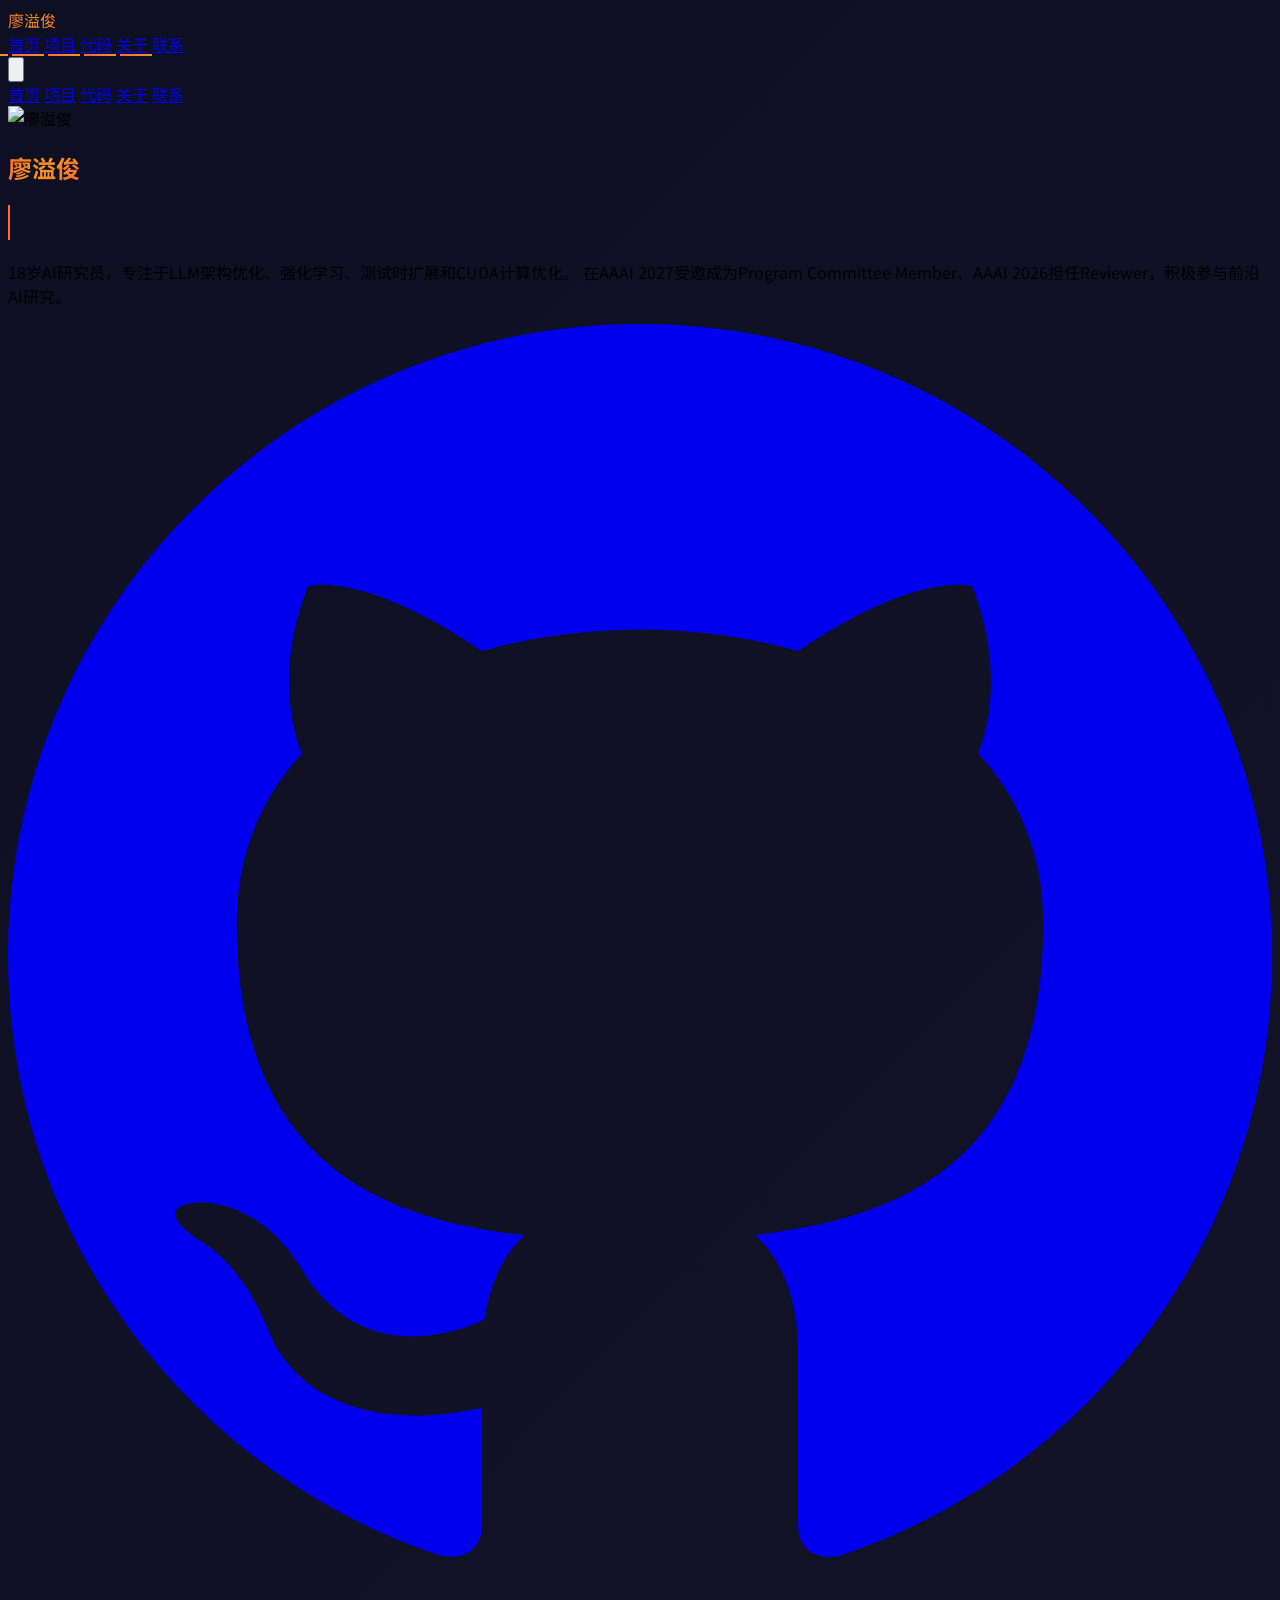
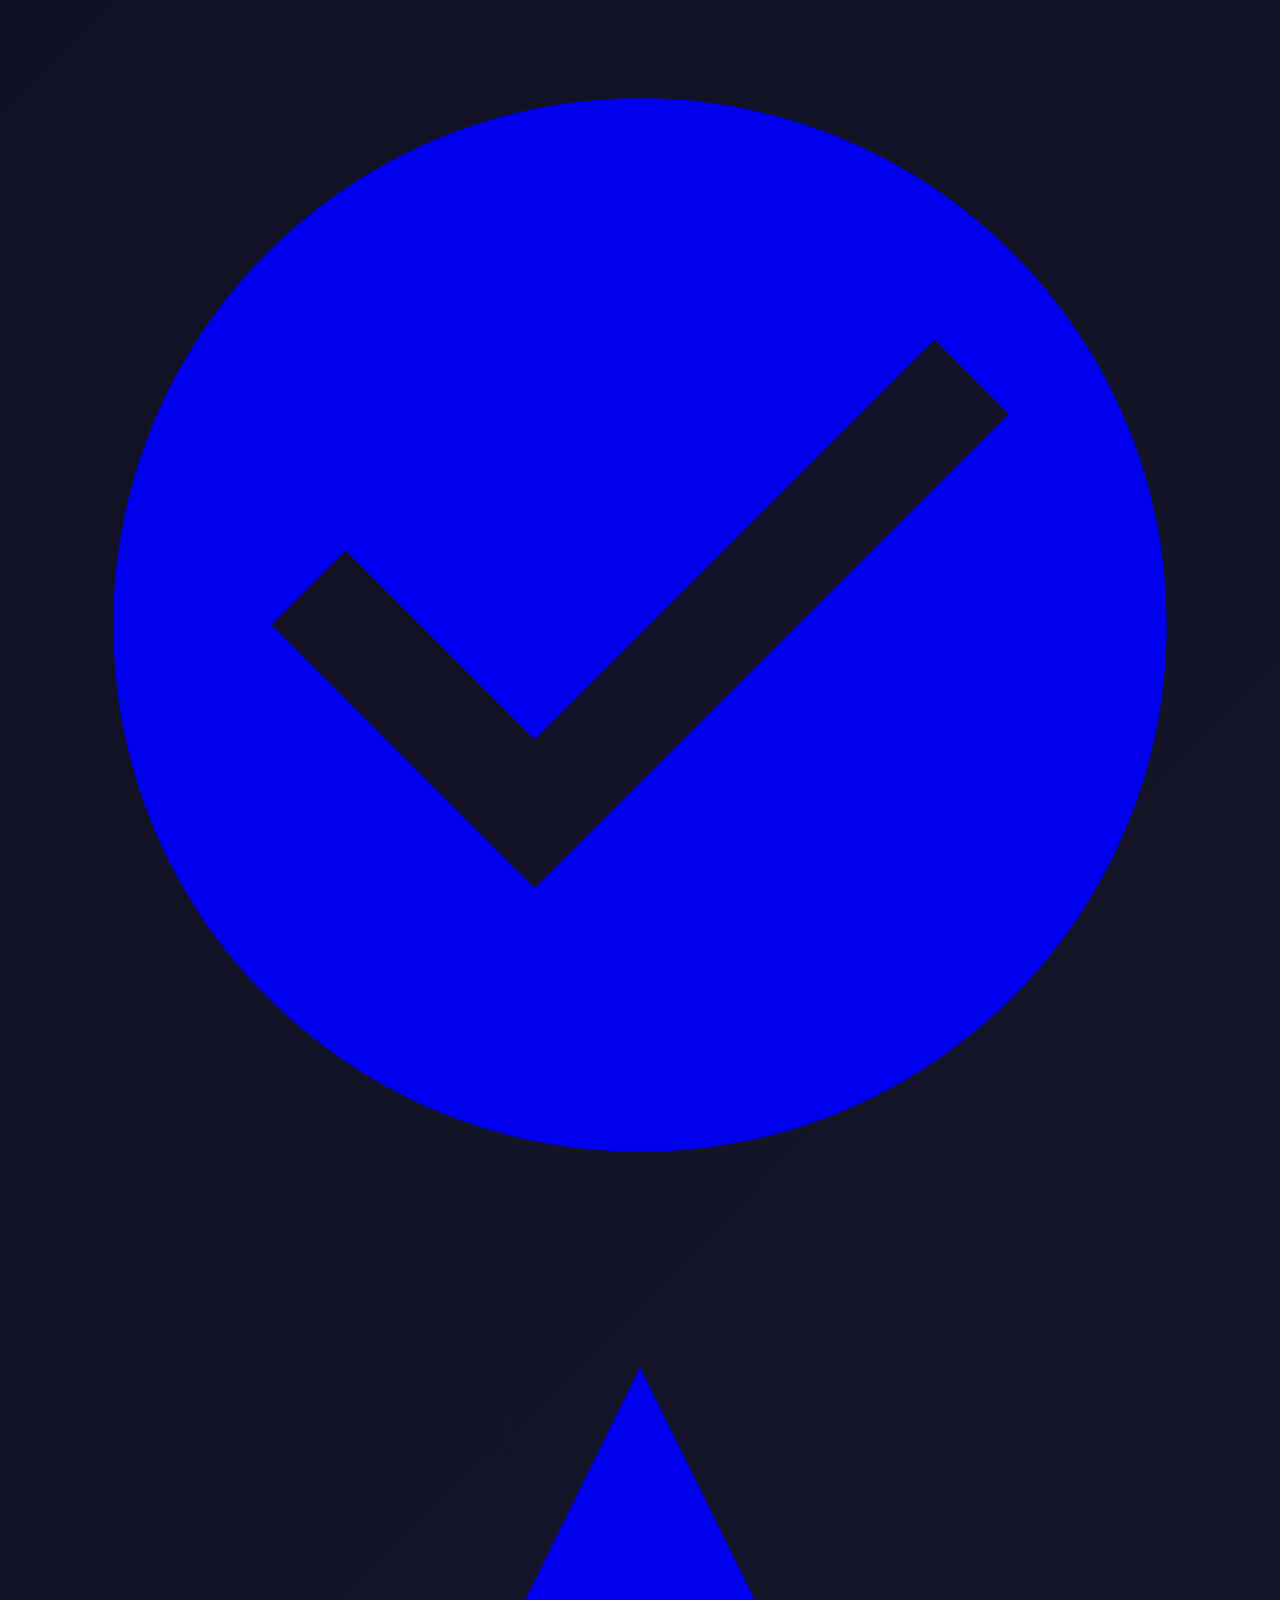
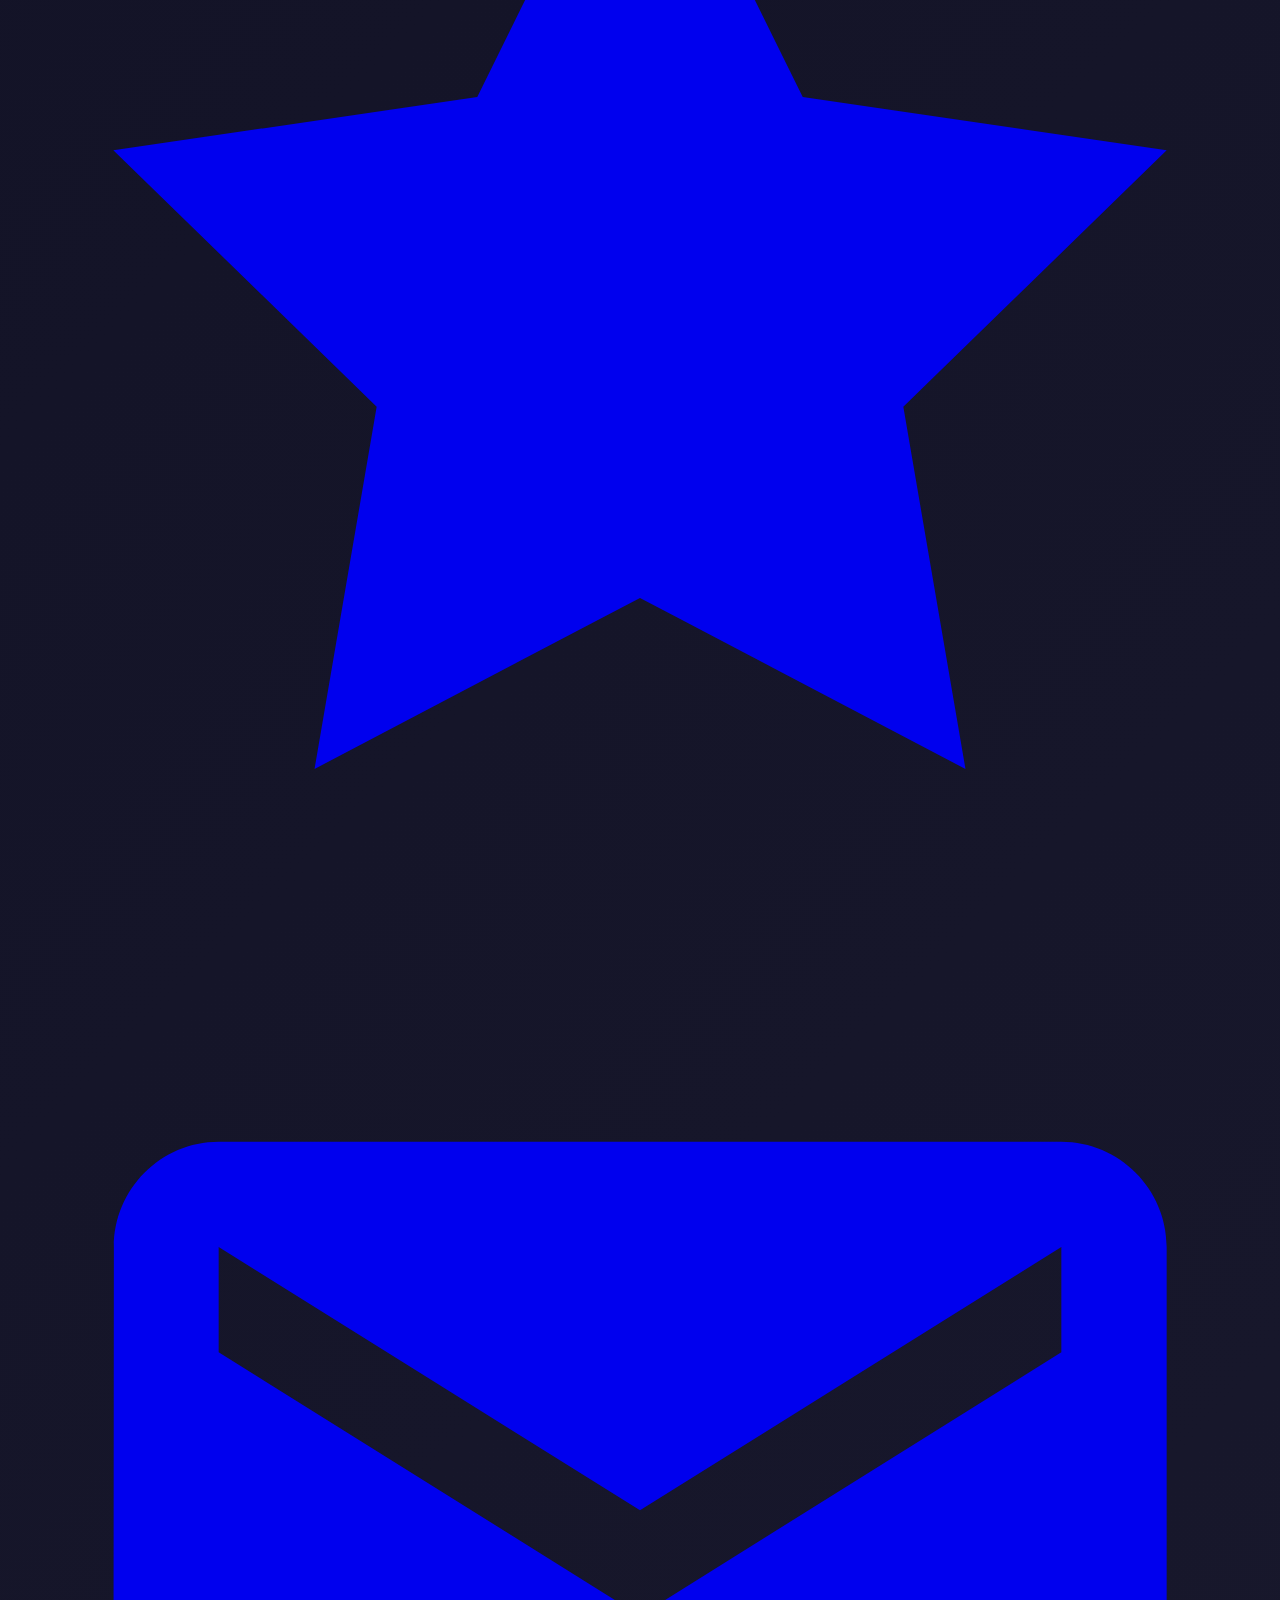
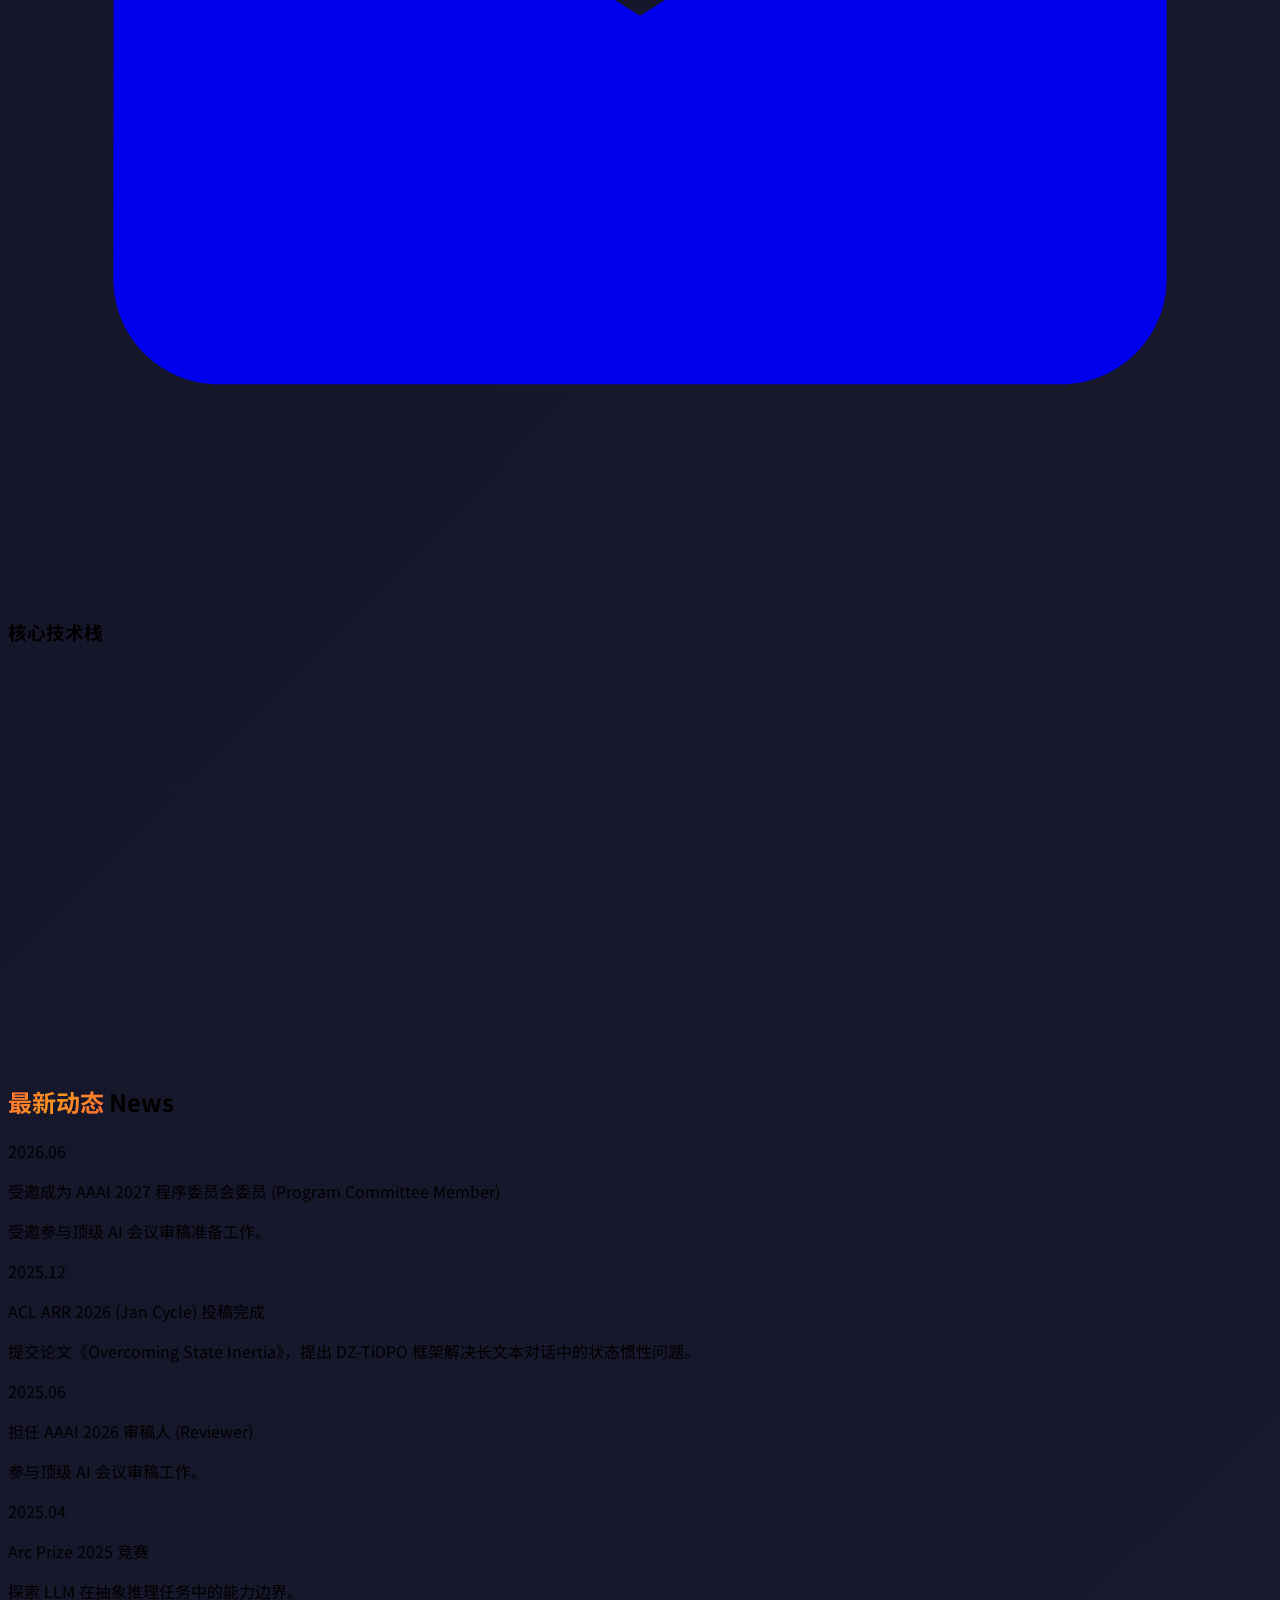
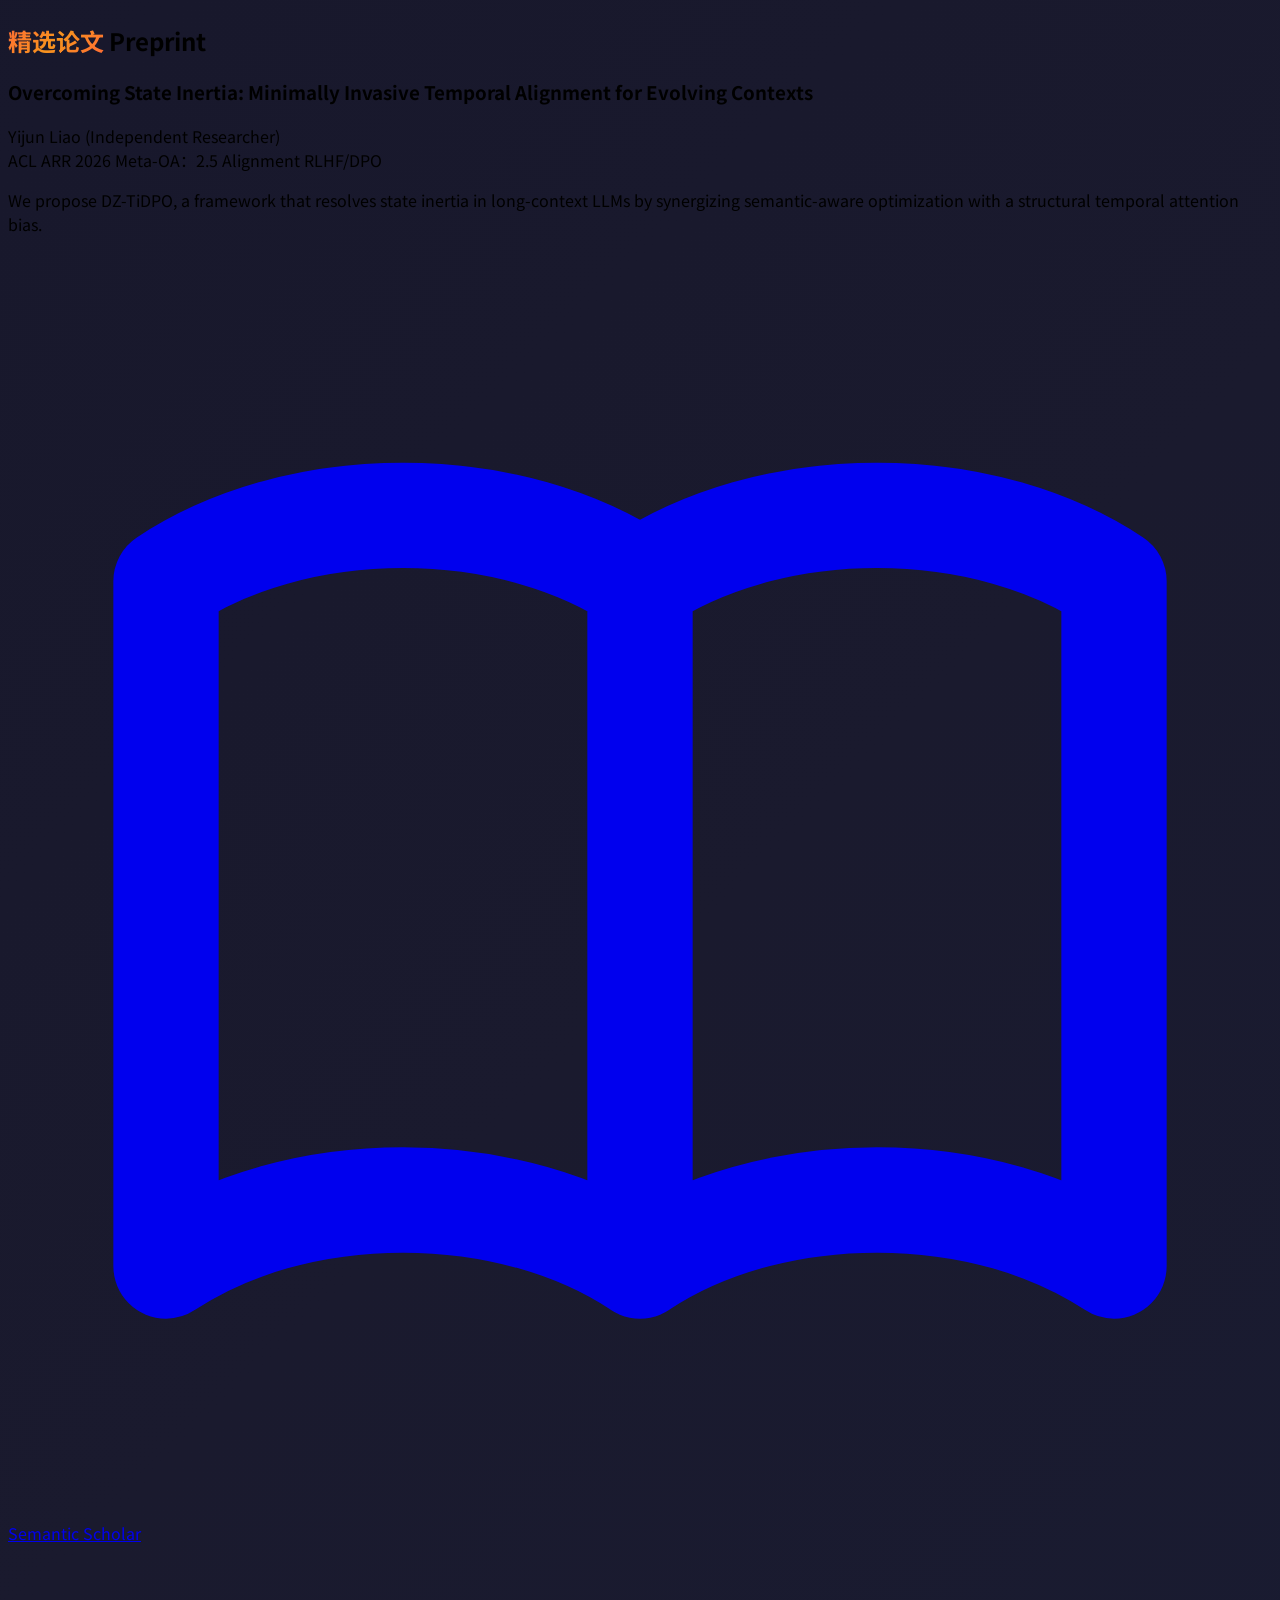
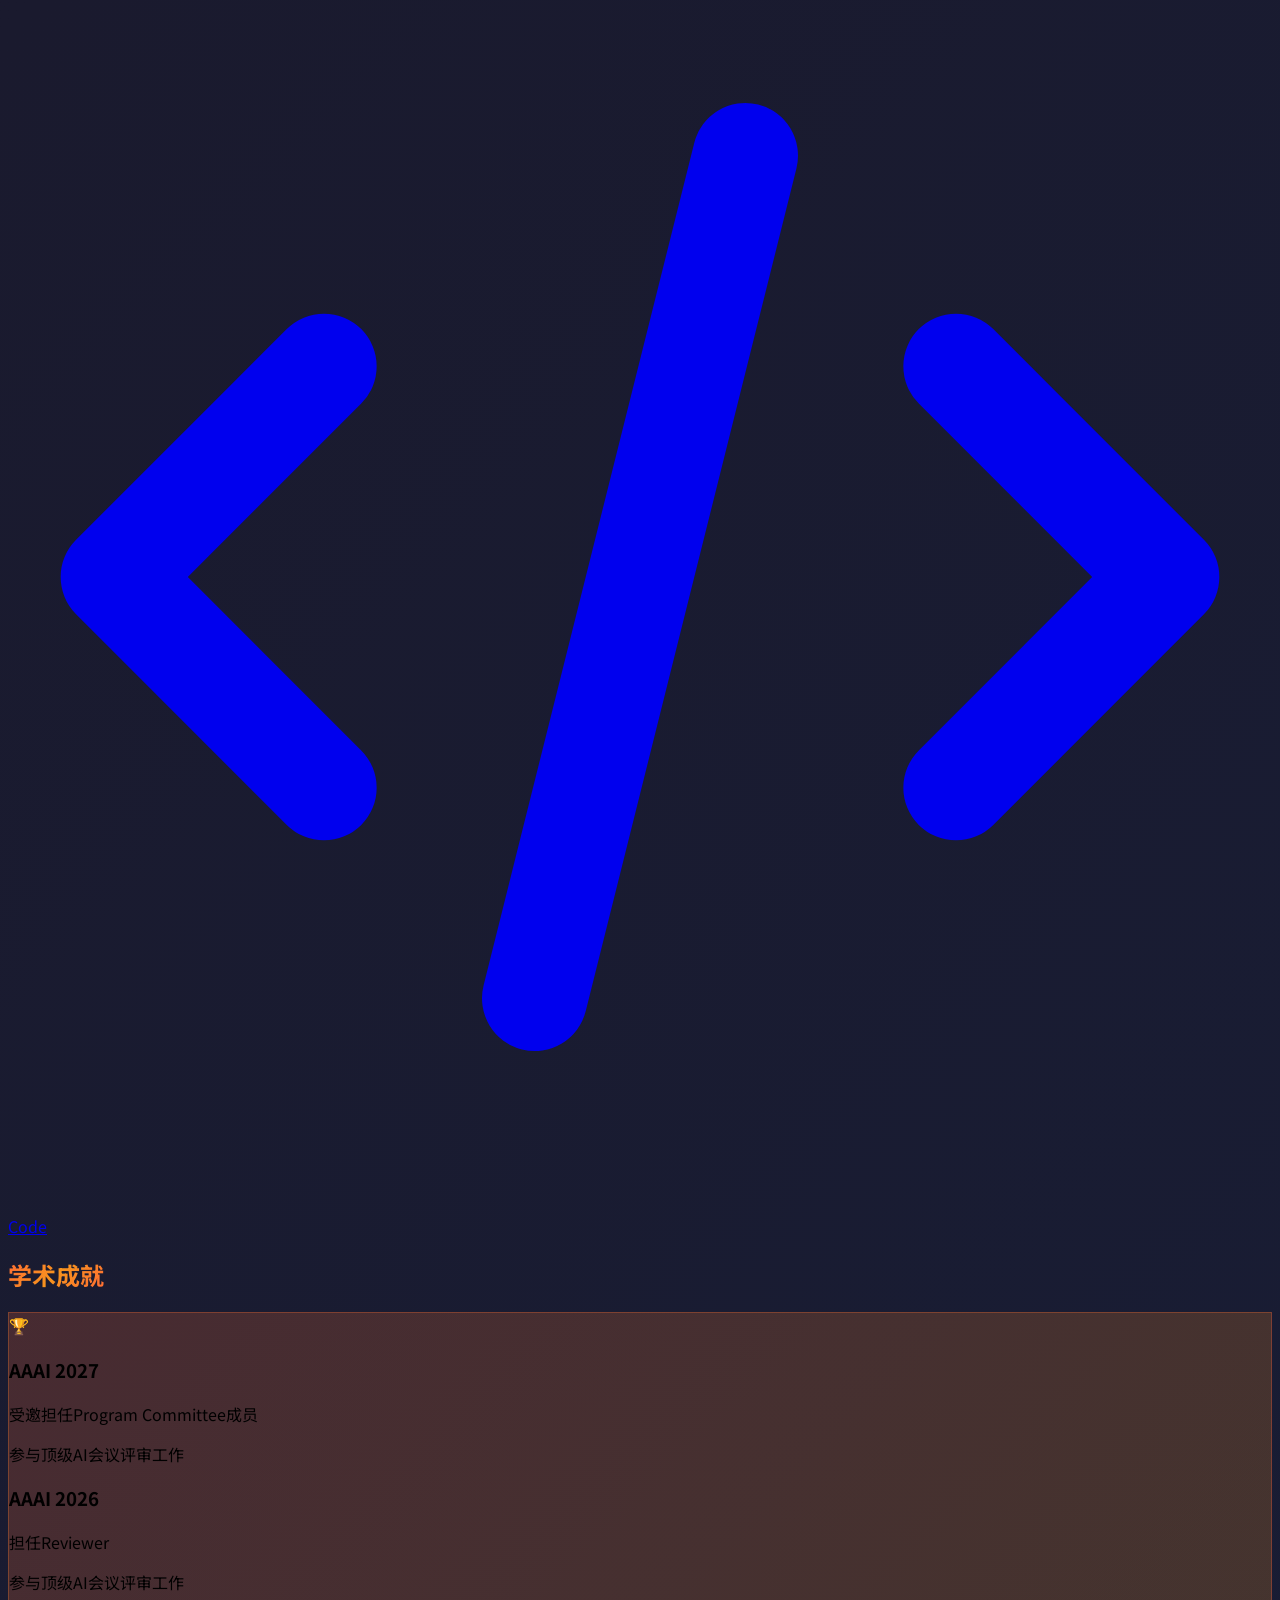
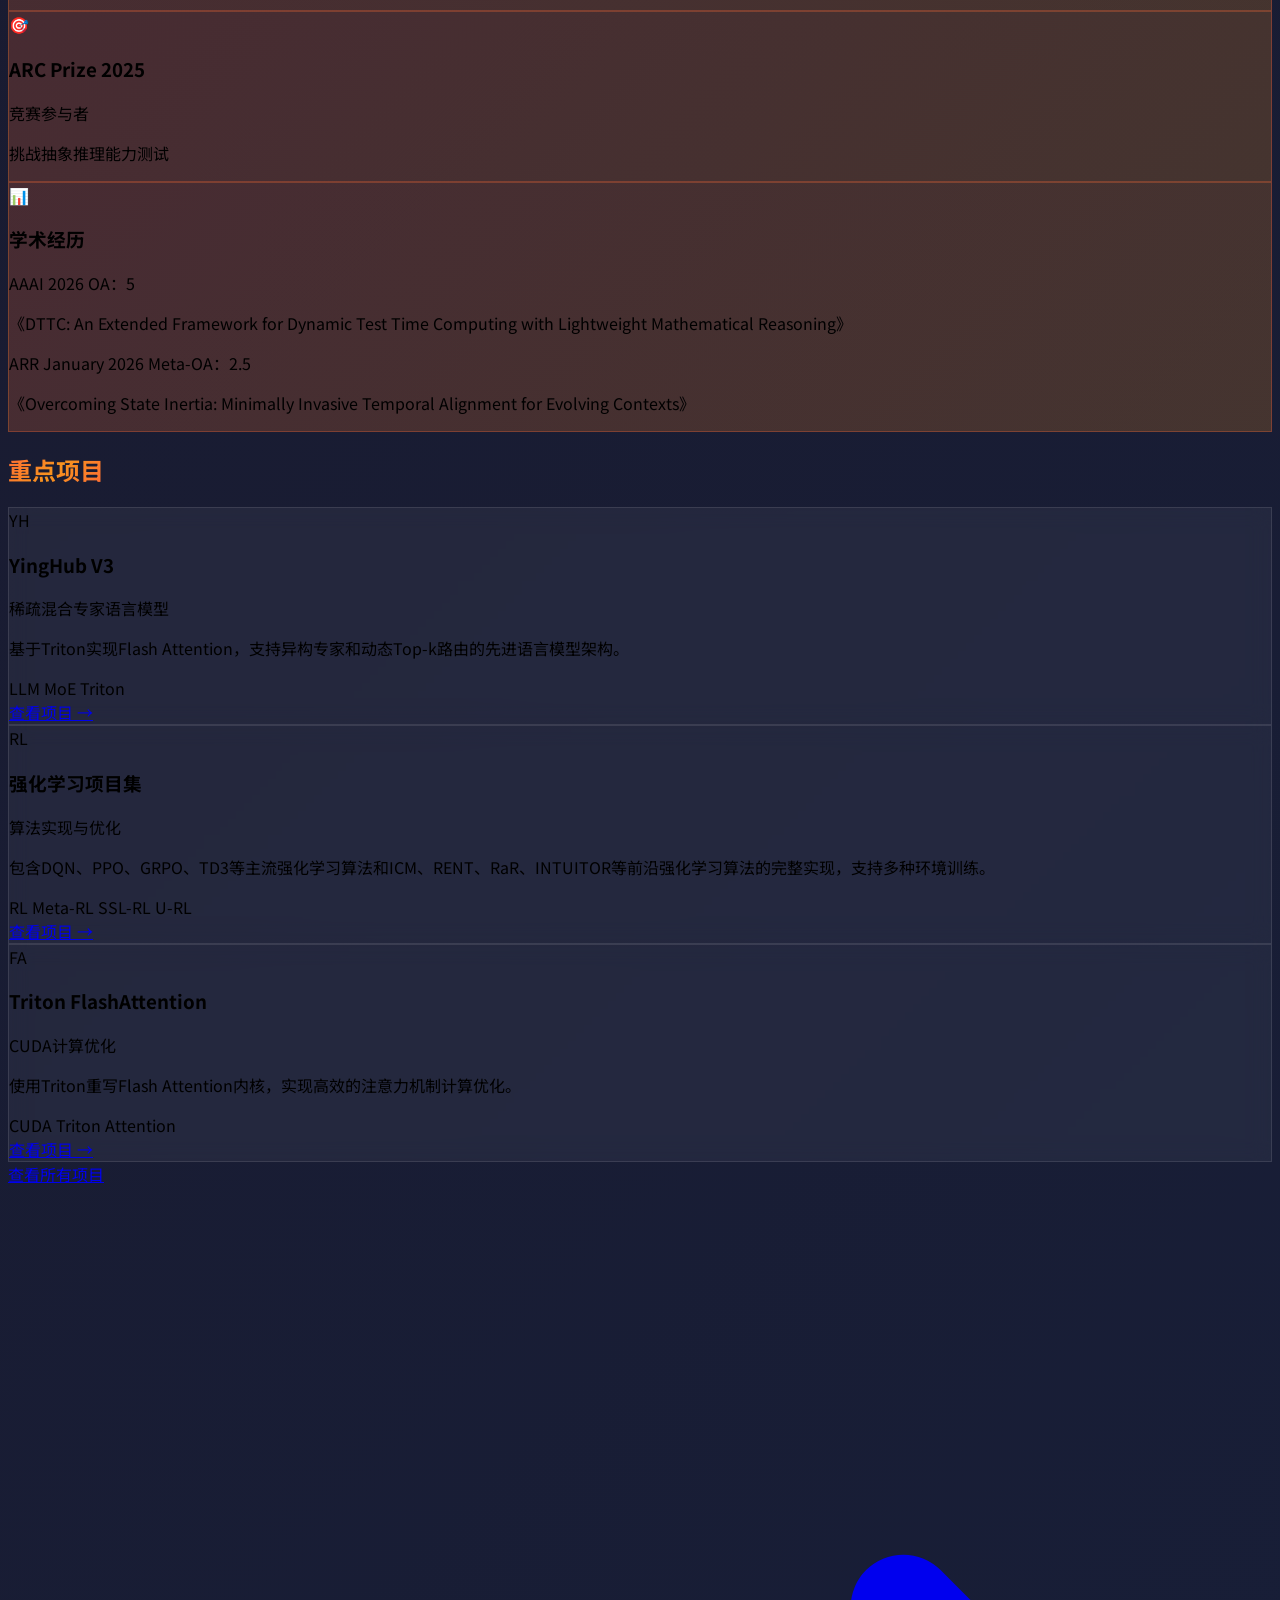
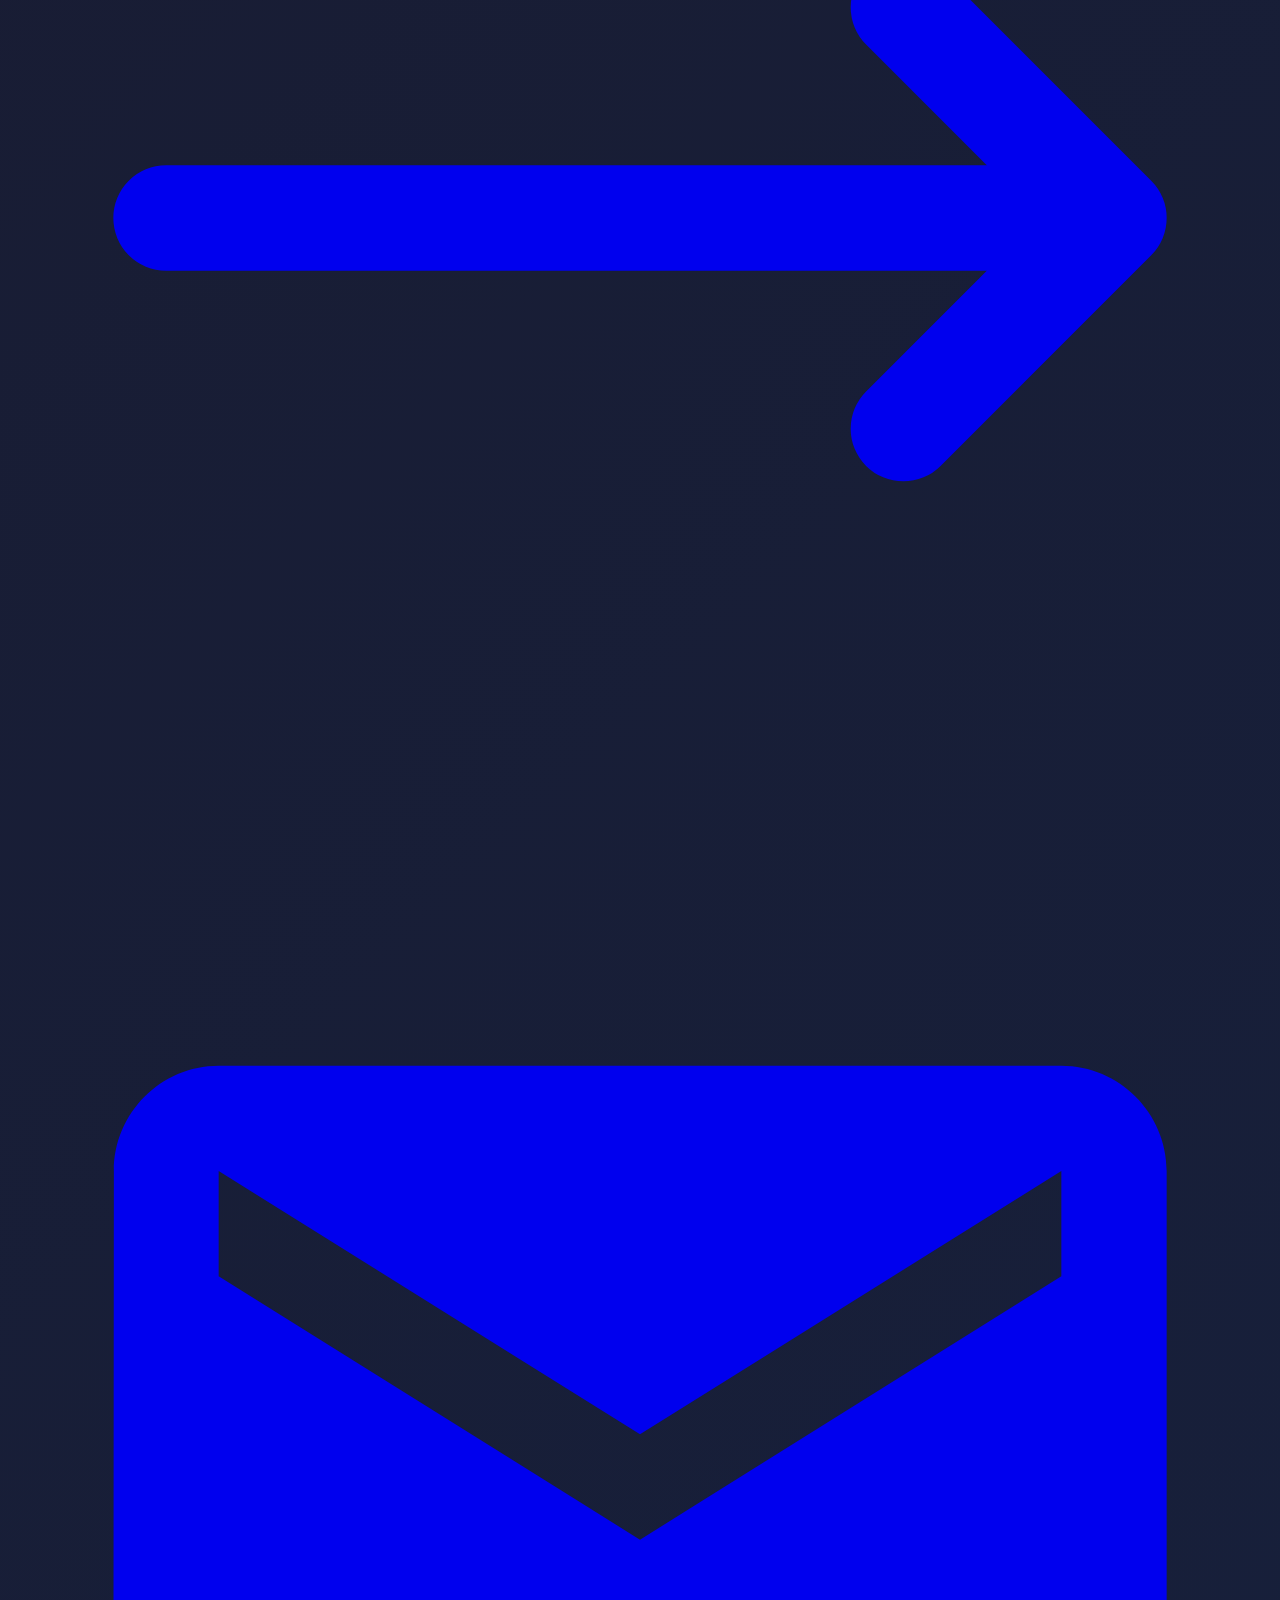
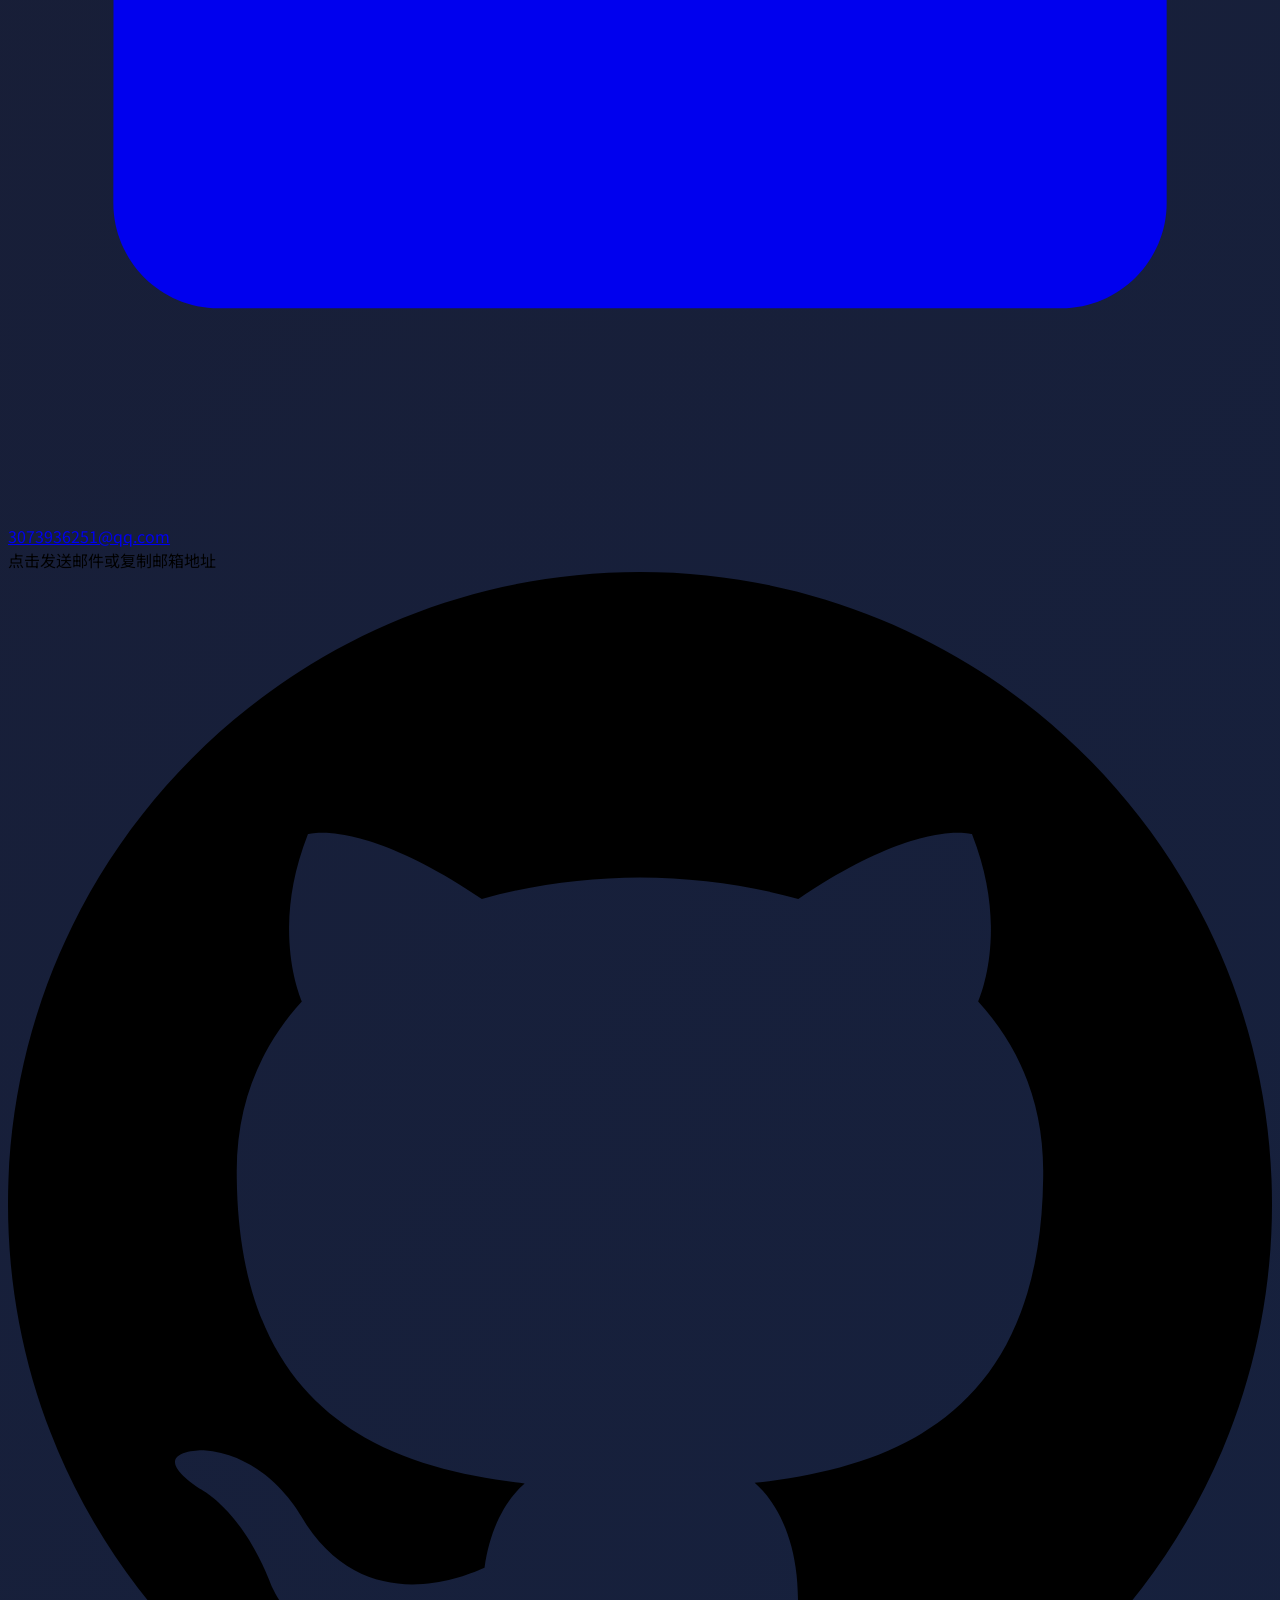
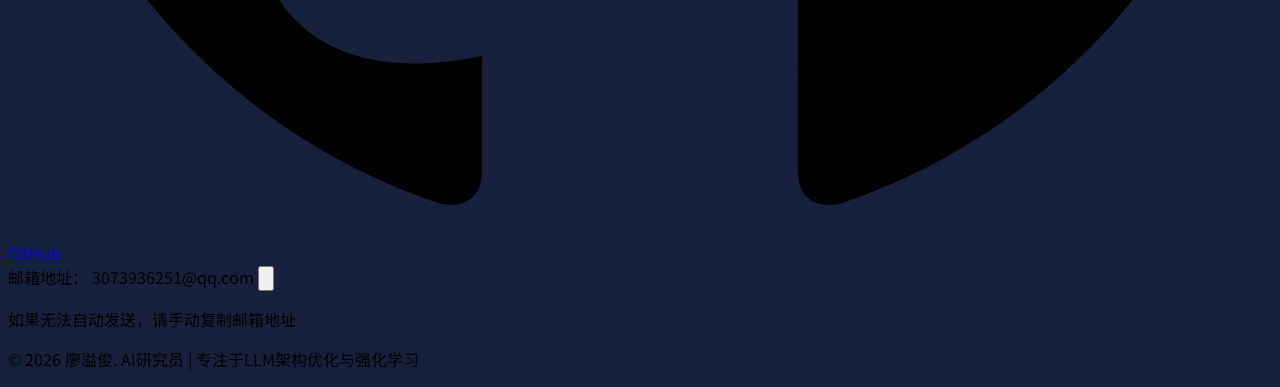
==== commit a9ad119d: "Add files via upload" ====
--- a/index.html
+++ b/index.html
@@ -1,598 +1,610 @@
-<!DOCTYPE html>
-<html lang="zh-CN">
-<head>
-    <meta charset="UTF-8">
-    <meta name="viewport" content="width=device-width, initial-scale=1.0">
-    <title>廖溢俊 - AI研究员 | 独立开发者</title>
-    <script src="https://cdn.tailwindcss.com"></script>
-    <script src="https://cdnjs.cloudflare.com/ajax/libs/animejs/3.2.1/anime.min.js"></script>
-    <script src="https://cdn.jsdelivr.net/npm/echarts@5.4.3/dist/echarts.min.js"></script>
-    <script>
-        // 定义 ECharts 加载函数
-        function loadECharts() {
-            return new Promise((resolve, reject) => {
-                // 如果已加载，直接返回
-                if (typeof window.echarts !== 'undefined') {
-                    resolve(window.echarts);
-                    return;
-                }
-                
-                // 尝试多个 CDN 源
-                const cdnSources = [
-                    'https://cdn.jsdelivr.net/npm/echarts@5.4.3/dist/echarts.min.js',
-                    'https://unpkg.com/echarts@5.4.3/dist/echarts.min.js',
-                    'https://cdnjs.cloudflare.com/ajax/libs/echarts/5.4.3/echarts.min.js'
-                ];
-                
-                let currentIndex = 0;
-                
-                function tryLoadCDN() {
-                    if (currentIndex >= cdnSources.length) {
-                        reject(new Error('所有 ECharts CDN 源均加载失败'));
-                        return;
-                    }
-                    
-                    const script = document.createElement('script');
-                    script.src = cdnSources[currentIndex];
-                    script.crossOrigin = 'anonymous';
-                    
-                    script.onload = () => {
-                        if (typeof window.echarts !== 'undefined') {
-                            resolve(window.echarts);
-                        } else {
-                            currentIndex++;
-                            tryLoadCDN();
-                        }
-                    };
-                    
-                    script.onerror = () => {
-                        console.warn(`ECharts CDN 加载失败: ${cdnSources[currentIndex]}`);
-                        currentIndex++;
-                        tryLoadCDN();
-                    };
-                    
-                    document.head.appendChild(script);
-                }
-                
-                tryLoadCDN();
-            });
-        }
-        </script>
-    <script src="https://cdnjs.cloudflare.com/ajax/libs/p5.js/1.7.0/p5.min.js"></script>
-    <script src="https://cdn.jsdelivr.net/npm/@splidejs/splide@4.1.4/dist/js/splide.min.js"></script>
-    <link href="https://cdn.jsdelivr.net/npm/@splidejs/splide@4.1.4/dist/css/splide.min.css" rel="stylesheet">
-    <link href="https://fonts.googleapis.com/css2?family=Noto+Sans+SC:wght@300;400;500;700;900&display=swap" rel="stylesheet">
-    <style>
-        * {
-            font-family: 'Noto Sans SC', sans-serif;
-        }
-        
-        body {
-            background: linear-gradient(135deg, #0f0f23 0%, #1a1a2e 50%, #16213e 100%);
-            min-height: 100vh;
-            overflow-x: hidden;
-        }
-        
-        .neural-bg {
-            position: fixed;
-            top: 0;
-            left: 0;
-            width: 100%;
-            height: 100%;
-            z-index: -1;
-            opacity: 0.3;
-        }
-        
-        .glow-text {
-            text-shadow: 0 0 20px rgba(255, 107, 53, 0.5);
-        }
-        
-        .card-hover {
-            transition: all 0.3s ease;
-        }
-        
-        .card-hover:hover {
-            transform: translateY(-10px) rotateX(5deg);
-            box-shadow: 0 20px 40px rgba(0, 0, 0, 0.3);
-        }
-        
-        .skill-node {
-            background: linear-gradient(135deg, #ff6b35, #f7931e);
-            border-radius: 50%;
-            position: absolute;
-            animation: pulse 2s infinite;
-        }
-        
-        @keyframes pulse {
-            0%, 100% { opacity: 0.8; transform: scale(1); }
-            50% { opacity: 1; transform: scale(1.1); }
-        }
-        
-        .typing-effect {
-            border-right: 2px solid #ff6b35;
-            animation: blink 1s infinite;
-        }
-        
-        @keyframes blink {
-            0%, 50% { border-color: transparent; }
-            51%, 100% { border-color: #ff6b35; }
-        }
-        
-        .gradient-text {
-            background: linear-gradient(135deg, #ff6b35, #f7931e, #ff6b35);
-            -webkit-background-clip: text;
-            -webkit-text-fill-color: transparent;
-            background-clip: text;
-        }
-        
-        .nav-link {
-            position: relative;
-            overflow: hidden;
-        }
-        
-        .nav-link::after {
-            content: '';
-            position: absolute;
-            bottom: 0;
-            left: -100%;
-            width: 100%;
-            height: 2px;
-            background: linear-gradient(90deg, #ff6b35, #f7931e);
-            transition: left 0.3s ease;
-        }
-        
-        .nav-link:hover::after {
-            left: 0;
-        }
-        
-        .project-card {
-            background: rgba(255, 255, 255, 0.05);
-            backdrop-filter: blur(10px);
-            border: 1px solid rgba(255, 255, 255, 0.1);
-        }
-        
-        .achievement-badge {
-            background: linear-gradient(135deg, rgba(255, 107, 53, 0.2), rgba(247, 147, 30, 0.2));
-            border: 1px solid rgba(255, 107, 53, 0.3);
-        }
-        /* 移动端专用样式 */
-        @media (max-width: 768px) {
-            .skill-node {
-                width: 40px !important;
-                height: 40px !important;
-                font-size: 9px !important;
-                opacity: 0.3 !important;
-                z-index: 5 !important;
-                box-shadow: 0 0 10px rgba(255, 107, 53, 0.3) !important;
-            }
-            
-            /* 减少节点数量（通过隐藏部分节点） */
-            .skill-node:nth-child(odd) {
-                display: none; /* 隐藏奇数节点 */
-            }
-        }
-        .avatar-rotate {
-        transition: all 0.6s cubic-bezier(0.4, 0, 0.2, 1);
-        transform-style: preserve-3d;
-        cursor: pointer;
-        position: relative;
-    }
-
-    .avatar-rotate:hover {
-        transform: rotateY(180deg) scale(1.05);
-        box-shadow: 0 0 40px rgba(255, 107, 53, 0.8);
-    }
-
-    /* 可选：添加背面内容（如果想做双面效果） */
-    .avatar-rotate::after {
-        content: 'AI';
-        position: absolute;
-        top: 50%;
-        left: 50%;
-        transform: translate(-50%, -50%) rotateY(180deg);
-        backface-visibility: hidden;
-        font-size: 2rem;
-        font-weight: 900;
-        color: #ff6b35;
-        opacity: 0;
-        transition: opacity 0.3s;
-    }
-
-    .avatar-rotate:hover::after {
-        opacity: 1;
-    }
-
-    /* 移动端适配 */
-    @media (max-width: 768px) {
-        .avatar-rotate:hover {
-            transform: rotate(360deg) scale(1.1);
-            box-shadow: 0 0 25px rgba(255, 107, 53, 0.6);
-        }
-    }
-
-    /* 发光脉冲动画 */
-    @keyframes glow-pulse {
-        0%, 100% { box-shadow: 0 0 20px rgba(255, 107, 53, 0.5); }
-        50% { box-shadow: 0 0 40px rgba(255, 107, 53, 0.9); }
-    }
-
-    .avatar-rotate {
-        animation: glow-pulse 3s infinite;
-    }
-
-    .avatar-rotate:hover {
-        animation: none; /* 悬停时停止脉冲，保持高亮 */
-    }
-
-    /* QQ邮箱按钮样式 */
-    .qq-mail-btn {
-        background: linear-gradient(135deg, #ff6b35, #f7931e);
-        transition: all 0.3s ease;
-    }
-
-    .qq-mail-btn:hover {
-        background: linear-gradient(135deg, #1e90ff, #00bfff); /* QQ蓝渐变 */
-        box-shadow: 0 0 25px rgba(30, 144, 255, 0.6);
-    }
-
-    /* QQ图标发光动画 */
-    @keyframes qq-glow {
-        0%, 100% { filter: drop-shadow(0 0 5px rgba(255, 255, 255, 0.8)); }
-        50% { filter: drop-shadow(0 0 15px rgba(30, 144, 255, 1)); }
-    }
-
-    .qq-icon {
-        animation: qq-glow 2s infinite;
-    }
-    </style>
-</head>
-<body>
-    <!-- Neural Network Background -->
-    <div id="neural-bg" class="neural-bg"></div>
-    
-    <!-- Navigation -->
-    <nav class="fixed top-0 w-full z-50 bg-black bg-opacity-20 backdrop-filter backdrop-blur-lg border-b border-white border-opacity-10">
-        <div class="max-w-7xl mx-auto px-4 sm:px-6 lg:px-8">
-            <div class="flex justify-between items-center h-16">
-                <div class="flex items-center">
-                    <span class="text-2xl font-bold gradient-text">廖溢俊</span>
-                </div>
-                <div class="hidden md:block">
-                    <div class="ml-10 flex items-baseline space-x-8">
-                        <a href="#home" class="nav-link text-white hover:text-orange-400 px-3 py-2 text-sm font-medium">首页</a>
-                        <a href="projects.html" class="nav-link text-white hover:text-orange-400 px-3 py-2 text-sm font-medium">项目</a>
-                        <a href="code.html" class="nav-link text-white hover:text-orange-400 px-3 py-2 text-sm font-medium">代码</a>
-                        <a href="about.html" class="nav-link text-white hover:text-orange-400 px-3 py-2 text-sm font-medium">关于</a>
-                        <a href="#contact" class="nav-link text-white hover:text-orange-400 px-3 py-2 text-sm font-medium">联系</a>
-                    </div>
-                </div>
-                <div class="md:hidden">
-                    <button id="mobile-menu-btn" class="text-white hover:text-orange-400">
-                        <svg class="h-6 w-6" fill="none" viewBox="0 0 24 24" stroke="currentColor">
-                            <path stroke-linecap="round" stroke-linejoin="round" stroke-width="2" d="M4 6h16M4 12h16M4 18h16" />
-                        </svg>
-                    </button>
-                </div>
-            </div>
-        </div>
-        
-        <!-- Mobile menu -->
-        <div id="mobile-menu" class="md:hidden hidden bg-black bg-opacity-90">
-            <div class="px-2 pt-2 pb-3 space-y-1">
-                <a href="#home" class="text-white hover:text-orange-400 block px-3 py-2 text-base font-medium">首页</a>
-                <a href="projects.html" class="text-white hover:text-orange-400 block px-3 py-2 text-base font-medium">项目</a>
-                <a href="code.html" class="text-white hover:text-orange-400 block px-3 py-2 text-base font-medium">代码</a>
-                <a href="about.html" class="text-white hover:text-orange-400 block px-3 py-2 text-base font-medium">关于</a>
-                <a href="#contact" class="text-white hover:text-orange-400 block px-3 py-2 text-base font-medium">联系</a>
-            </div>
-        </div>
-    </nav>
-
-    <!-- Hero Section -->
-    <section id="home" class="min-h-screen flex items-center justify-center pt-16">
-        <div class="max-w-7xl mx-auto px-4 sm:px-6 lg:px-8 py-20">
-            <div class="grid grid-cols-1 lg:grid-cols-2 gap-12 items-center">
-                <!-- Left Side - Personal Info -->
-                <div class="text-center lg:text-left">
-                    <div class="mb-8">
-                        <img src="resources/avatar.jpg" alt="廖溢俊" class="w-32 h-32 rounded-full mx-auto lg:mx-0 mb-6 border-4 border-orange-400 shadow-2xl avatar-rotate">
-                        <h1 class="text-5xl lg:text-6xl font-bold text-white mb-4">
-                            <span class="gradient-text">廖溢俊</span>
-                        </h1>
-                        <h2 class="text-2xl lg:text-3xl text-gray-300 mb-6">
-                            <span id="typing-text" class="typing-effect"></span>
-                        </h2>
-                        <p class="text-lg text-gray-400 leading-relaxed mb-8">
-                            18岁独立AI研究员，专注于LLM架构优化、强化学习、测试时扩展和CUDA计算优化。
-                            在AAAI 2026担任Program Committee成员，积极参与前沿AI研究。
-                        </p>
-                    </div>
-                    
-                    <!-- Contact Links -->
-                    <div class="flex justify-center lg:justify-start space-x-6 mb-8">
-                        <a href="https://github.com/naidezhujimo" target="_blank" class="text-white hover:text-orange-400 transition-colors duration-300">
-                            <svg class="w-8 h-8" fill="currentColor" viewBox="0 0 24 24">
-                                <path d="M12 0c-6.626 0-12 5.373-12 12 0 5.302 3.438 9.8 8.207 11.387.599.111.793-.261.793-.577v-2.234c-3.338.726-4.033-1.416-4.033-1.416-.546-1.387-1.333-1.756-1.333-1.756-1.089-.745.083-.729.083-.729 1.205.084 1.839 1.237 1.839 1.237 1.07 1.834 2.807 1.304 3.492.997.107-.775.418-1.305.762-1.604-2.665-.305-5.467-1.334-5.467-5.931 0-1.311.469-2.381 1.236-3.221-.124-.303-.535-1.524.117-3.176 0 0 1.008-.322 3.301 1.23.957-.266 1.983-.399 3.003-.404 1.02.005 2.047.138 3.006.404 2.291-1.552 3.297-1.23 3.297-1.23.653 1.653.242 2.874.118 3.176.77.84 1.235 1.911 1.235 3.221 0 4.609-2.807 5.624-5.479 5.921.43.372.823 1.102.823 2.222v3.293c0 .319.192.694.801.576 4.765-1.589 8.199-6.086 8.199-11.386 0-6.627-5.373-12-12-12z"/>
-                            </svg>
-                        </a>
-                        <a href="https://openreview.net/profile?id=%7ELiao_Yijun1" target="_blank" class="text-white hover:text-orange-400 transition-colors duration-300">
-                            <svg class="w-8 h-8" fill="currentColor" viewBox="0 0 24 24">
-                                <path d="M12 2C6.48 2 2 6.48 2 12s4.48 10 10 10 10-4.48 10-10S17.52 2 12 2zm-2 15l-5-5 1.41-1.41L10 14.17l7.59-7.59L19 8l-9 9z"/>
-                            </svg>
-                        </a>
-                        <a href="https://blog.csdn.net/2303_79071981?spm=1000.2115.3001.5343" target="_blank" class="text-white hover:text-orange-400 transition-colors duration-300">
-                            <svg class="w-8 h-8" fill="currentColor" viewBox="0 0 24 24">
-                                <path d="M12 2l3.09 6.26L22 9.27l-5 4.87 1.18 6.88L12 17.77l-6.18 3.25L7 14.14 2 9.27l6.91-1.01L12 2z"/>
-                            </svg>
-                        </a>
-                        <a href="mailto:3073936251@qq.com" class="text-white hover:text-orange-400 transition-colors duration-300">
-                            <svg class="w-8 h-8" fill="currentColor" viewBox="0 0 24 24">
-                                <path d="M20 4H4c-1.1 0-1.99.9-1.99 2L2 18c0 1.1.9 2 2 2h16c1.1 0 2-.9 2-2V6c0-1.1-.9-2-2-2zm0 4l-8 5-8-5V6l8 5 8-5v2z"/>
-                            </svg>
-                        </a>
-                    </div>
-                </div>
-                
-                <!-- Right Side - Skills Visualization -->
-                <div class="relative">
-                    <div class="bg-white bg-opacity-5 backdrop-filter backdrop-blur-lg rounded-2xl p-8 border border-white border-opacity-10">
-                        <h3 class="text-2xl font-bold text-white mb-6 text-center">核心技术栈</h3>
-                        <div id="skills-chart" style="width: 100%; height: 400px;"></div>
-                    </div>
-                </div>
-            </div>
-        </div>
-    </section>
-
-    <section id="news" class="py-12 bg-black bg-opacity-20">
-        <div class="max-w-7xl mx-auto px-4 sm:px-6 lg:px-8">
-            <div class="grid grid-cols-1 lg:grid-cols-2 gap-12">
-                
-                <div>
-                    <h2 class="text-3xl font-bold text-white mb-8 flex items-center">
-                        <span class="gradient-text">最新动态</span>
-                        <span class="ml-4 px-3 py-1 text-xs font-normal border border-orange-400 text-orange-400 rounded-full">News</span>
-                    </h2>
-                    <div class="space-y-6">
-                        <div class="flex items-start space-x-4">
-                            <div class="flex-shrink-0 w-16 text-sm text-gray-500 font-mono mt-1">2025.12</div>
-                            <div>
-                                <p class="text-white text-lg font-medium">ACL ARR 2026 (Jan Cycle) 投稿完成</p>
-                                <p class="text-gray-400 text-sm mt-1">提交论文《Overcoming State Inertia》，提出 DZ-TiDPO 框架解决长文本对话中的状态惯性问题。</p>
-                            </div>
-                        </div>
-                        <div class="flex items-start space-x-4">
-                            <div class="flex-shrink-0 w-16 text-sm text-gray-500 font-mono mt-1">2025.06</div>
-                            <div>
-                                <p class="text-white text-lg font-medium">担任 AAAI 2026 程序委员会成员 (PC Member)</p>
-                                <p class="text-gray-400 text-sm mt-1">受邀参与顶级 AI 会议审稿工作。</p>
-                            </div>
-                        </div>
-                        <div class="flex items-start space-x-4">
-                            <div class="flex-shrink-0 w-16 text-sm text-gray-500 font-mono mt-1">2025.04</div>
-                            <div>
-                                <p class="text-white text-lg font-medium">Arc Prize 2025 竞赛</p>
-                                <p class="text-gray-400 text-sm mt-1">探索 LLM 在抽象推理任务中的能力边界。</p>
-                            </div>
-                        </div>
-                    </div>
-                </div>
-
-                <div>
-                    <h2 class="text-3xl font-bold text-white mb-8 flex items-center">
-                        <span class="gradient-text">精选论文</span>
-                        <span class="ml-4 px-3 py-1 text-xs font-normal border border-blue-400 text-blue-400 rounded-full">Preprint</span>
-                    </h2>
-                    
-                    <div class="bg-white bg-opacity-5 backdrop-filter backdrop-blur-lg rounded-xl p-6 border border-white border-opacity-10 hover:border-orange-400 transition-colors duration-300">
-                        <h3 class="text-xl font-bold text-white mb-2 leading-tight">
-                            Overcoming State Inertia: Minimally Invasive Temporal Alignment for Evolving Contexts
-                        </h3>
-                        <div class="text-gray-300 mb-3 text-sm">
-                            <span class="text-orange-400 font-bold">Yijun Liao</span> (Independent Researcher)
-                        </div>
-                        <div class="flex flex-wrap gap-2 mb-4">
-                            <span class="px-2 py-0.5 bg-gray-800 text-gray-300 rounded text-xs">ACL ARR 2026 Under Review</span>
-                            <span class="px-2 py-0.5 bg-gray-800 text-gray-300 rounded text-xs">Alignment</span>
-                            <span class="px-2 py-0.5 bg-gray-800 text-gray-300 rounded text-xs">RLHF/DPO</span>
-                        </div>
-                        <p class="text-gray-400 text-sm mb-4 line-clamp-3">
-                            We propose DZ-TiDPO, a framework that resolves state inertia in long-context LLMs by synergizing semantic-aware optimization with a structural temporal attention bias.
-                        </p>
-                        <div class="flex space-x-4">
-                            <a href="https://www.semanticscholar.org/author/Yijun-Liao/2396663372" target="_blank" class="text-sm flex items-center text-orange-400 hover:text-white transition-colors">
-                                <svg class="w-4 h-4 mr-1" fill="none" stroke="currentColor" viewBox="0 0 24 24"><path stroke-linecap="round" stroke-linejoin="round" stroke-width="2" d="M12 6.253v13m0-13C10.832 5.477 9.246 5 7.5 5S4.168 5.477 3 6.253v13C4.168 18.477 5.754 18 7.5 18s3.332.477 4.5 1.253m0-13C13.168 5.477 14.754 5 16.5 5c1.747 0 3.332.477 4.5 1.253v13C19.832 18.477 18.247 18 16.5 18c-1.746 0-3.332.477-4.5 1.253"></path></svg>
-                                Semantic Scholar
-                            </a>
-                            <span class="text-sm flex items-center text-gray-500 cursor-not-allowed" title="Code will be released upon acceptance">
-                                <svg class="w-4 h-4 mr-1" fill="none" stroke="currentColor" viewBox="0 0 24 24"><path stroke-linecap="round" stroke-linejoin="round" stroke-width="2" d="M10 20l4-16m4 4l4 4-4 4M6 16l-4-4 4-4"></path></svg>
-                                Code (Coming Soon)
-                            </span>
-                        </div>
-                    </div>
-                </div>
-            </div>
-        </div>
-    </section>
-
-    <!-- Achievements Section -->
-    <section id="achievements" class="py-20">
-        <div class="max-w-7xl mx-auto px-4 sm:px-6 lg:px-8">
-            <h2 class="text-4xl font-bold text-center text-white mb-12">
-                <span class="gradient-text">学术成就</span>
-            </h2>
-            <div class="grid grid-cols-1 md:grid-cols-2 lg:grid-cols-3 gap-8">
-                <div class="achievement-badge rounded-xl p-6 text-center">
-                    <div class="text-4xl mb-4">🏆</div>
-                    <h3 class="text-xl font-bold text-white mb-2">AAAI 2026</h3>
-                    <p class="text-gray-300">Program Committee成员</p>
-                    <p class="text-sm text-gray-400 mt-2">参与顶级AI会议评审工作</p>
-                </div>
-                <div class="achievement-badge rounded-xl p-6 text-center">
-                    <div class="text-4xl mb-4">🎯</div>
-                    <h3 class="text-xl font-bold text-white mb-2">ARC Prize 2025</h3>
-                    <p class="text-gray-300">竞赛参与者</p>
-                    <p class="text-sm text-gray-400 mt-2">挑战抽象推理能力测试</p>
-                </div>
-                <div class="achievement-badge rounded-xl p-6 text-center">
-                    <div class="text-4xl mb-4">📊</div>
-                    <h3 class="text-xl font-bold text-white mb-2">论文评分</h3>
-                    <p class="text-gray-300">AAAI 2026评分5分</p>
-                    <p class="text-sm text-gray-400 mt-2">《DTTC: 动态测试时间计算扩展框架》</p>
-                </div>
-            </div>
-        </div>
-    </section>
-
-    <!-- Projects Preview Section -->
-    <section id="projects-preview" class="py-20">
-        <div class="max-w-7xl mx-auto px-4 sm:px-6 lg:px-8">
-            <h2 class="text-4xl font-bold text-center text-white mb-12">
-                <span class="gradient-text">重点项目</span>
-            </h2>
-            <div class="grid grid-cols-1 md:grid-cols-2 lg:grid-cols-3 gap-8">
-                <div class="project-card rounded-xl p-6 card-hover">
-                    <div class="flex items-center mb-4">
-                        <div class="w-12 h-12 bg-gradient-to-r from-orange-400 to-red-500 rounded-lg flex items-center justify-center mr-4">
-                            <span class="text-white font-bold text-xl">YH</span>
-                        </div>
-                        <div>
-                            <h3 class="text-xl font-bold text-white">YingHub V3</h3>
-                            <p class="text-gray-400">稀疏混合专家语言模型</p>
-                        </div>
-                    </div>
-                    <p class="text-gray-300 mb-4">基于Triton实现Flash Attention，支持异构专家和动态Top-k路由的先进语言模型架构。</p>
-                    <div class="flex flex-wrap gap-2 mb-4">
-                        <span class="px-3 py-1 bg-orange-500 bg-opacity-20 text-orange-400 rounded-full text-sm">LLM</span>
-                        <span class="px-3 py-1 bg-blue-500 bg-opacity-20 text-blue-400 rounded-full text-sm">MoE</span>
-                        <span class="px-3 py-1 bg-green-500 bg-opacity-20 text-green-400 rounded-full text-sm">Triton</span>
-                    </div>
-                    <a href="https://github.com/naidezhujimo/YingHub-v3" target="_blank" class="text-orange-400 hover:text-orange-300 transition-colors duration-300">查看项目 →</a>
-                </div>
-                
-                <div class="project-card rounded-xl p-6 card-hover">
-                    <div class="flex items-center mb-4">
-                        <div class="w-12 h-12 bg-gradient-to-r from-blue-400 to-purple-500 rounded-lg flex items-center justify-center mr-4">
-                            <span class="text-white font-bold text-xl">RL</span>
-                        </div>
-                        <div>
-                            <h3 class="text-xl font-bold text-white">强化学习项目集</h3>
-                            <p class="text-gray-400">算法实现与优化</p>
-                        </div>
-                    </div>
-                    <p class="text-gray-300 mb-4">包含DQN、PPO、GRPO、TD3等主流强化学习算法和ICM、RENT、RaR、INTUITOR等前沿强化学习算法的完整实现，支持多种环境训练。</p>
-                    <div class="flex flex-wrap gap-2 mb-4">
-                        <span class="px-3 py-1 bg-purple-500 bg-opacity-20 text-purple-400 rounded-full text-sm">RL</span>
-                        <span class="px-3 py-1 bg-red-500 bg-opacity-20 text-red-400 rounded-full text-sm">Meta-RL</span>
-                        <span class="px-3 py-1 bg-blue-500 bg-opacity-20 text-red-400 rounded-full text-sm">SSL-RL</span>
-                        <span class="px-3 py-1 bg-green-500 bg-opacity-20 text-red-400 rounded-full text-sm">U-RL</span>
-                    </div>
-                    <a href="https://github.com/naidezhujimo" target="_blank" class="text-orange-400 hover:text-orange-300 transition-colors duration-300">查看项目 →</a>
-                </div>
-                
-                <div class="project-card rounded-xl p-6 card-hover">
-                    <div class="flex items-center mb-4">
-                        <div class="w-12 h-12 bg-gradient-to-r from-green-400 to-teal-500 rounded-lg flex items-center justify-center mr-4">
-                            <span class="text-white font-bold text-xl">FA</span>
-                        </div>
-                        <div>
-                            <h3 class="text-xl font-bold text-white">Triton FlashAttention</h3>
-                            <p class="text-gray-400">CUDA计算优化</p>
-                        </div>
-                    </div>
-                    <p class="text-gray-300 mb-4">使用Triton重写Flash Attention内核，实现高效的注意力机制计算优化。</p>
-                    <div class="flex flex-wrap gap-2 mb-4">
-                        <span class="px-3 py-1 bg-cyan-500 bg-opacity-20 text-cyan-400 rounded-full text-sm">CUDA</span>
-                        <span class="px-3 py-1 bg-indigo-500 bg-opacity-20 text-indigo-400 rounded-full text-sm">Triton</span>
-                        <span class="px-3 py-1 bg-pink-500 bg-opacity-20 text-pink-400 rounded-full text-sm">Attention</span>
-                    </div>
-                    <a href="https://github.com/naidezhujimo/Triton-FlashAttention" target="_blank" class="text-orange-400 hover:text-orange-300 transition-colors duration-300">查看项目 →</a>
-                </div>
-            </div>
-            
-            <div class="text-center mt-12">
-                <a href="projects.html" class="inline-flex items-center px-8 py-3 bg-gradient-to-r from-orange-400 to-red-500 text-white font-semibold rounded-lg hover:from-orange-500 hover:to-red-600 transition-all duration-300 transform hover:scale-105">
-                    查看所有项目
-                    <svg class="ml-2 w-5 h-5" fill="none" stroke="currentColor" viewBox="0 0 24 24">
-                        <path stroke-linecap="round" stroke-linejoin="round" stroke-width="2" d="M17 8l4 4m0 0l-4 4m4-4H3"></path>
-                    </svg>
-                </a>
-            </div>
-        </div>
-    </section>
-
-    <!-- Contact Section -->
-    <section id="contact" class="py-20">
-<!-- 联系方式 -->
-<div class="flex flex-col items-center space-y-6">
-    <!-- 按钮组 -->
-    <div class="flex justify-center space-x-8">
-        <!-- QQ邮箱按钮（带备用方案） -->
-        <div class="mb">
-            <a href="mailto:3073936251@qq.com" class="inline-flex items-center text-gray-400 hover:text-orange-400 transition-all duration-300 transform hover:scale-105">
-                <!-- 邮箱SVG图标 -->
-                <svg class="w-6 h-6 mr-2" fill="currentColor" viewBox="0 0 24 24">
-                    <path d="M20 4H4c-1.1 0-1.99.9-1.99 2L2 18c0 1.1.9 2 2 2h16c1.1 0 2-.9 2-2V6c0-1.1-.9-2-2-2zm0 4l-8 5-8-5V6l8 5 8-5v2z"/>
-                </svg>
-                <span class="font-medium">3073936251@qq.com</span>
-            </a>
-            
-            <!-- 悬停提示 -->
-            <div class="absolute bottom-full left-1/2 transform -translate-x-1/2 mb-2 opacity-0 group-hover:opacity-100 transition-opacity duration-300 bg-gray-800 text-white text-sm px-3 py-2 rounded-lg whitespace-nowrap pointer-events-none">
-                点击发送邮件或复制邮箱地址
-            </div>
-        </div>
-        
-        <!-- GitHub按钮 -->
-            <a href="https://github.com/naidezhujimo" 
-               target="_blank" 
-               class="inline-flex items-center group">
-                <!-- 图标容器 -->
-                <div class="w-8 h-8 mr-3 relative">
-                    <svg class="w-full h-full fill-gray-400 group-hover:fill-orange-400 transition-all duration-300 group-hover:rotate-12 group-hover:scale-110" 
-                         viewBox="0 0 24 24">
-                        <path d="M12 0c-6.626 0-12 5.373-12 12 0 5.302 3.438 9.8 8.207 11.387.599.111.793-.261.793-.577v-2.234c-3.338.726-4.033-1.416-4.033-1.416-.546-1.387-1.333-1.756-1.333-1.756-1.089-.745.083-.729.083-.729 1.205.084 1.839 1.237 1.839 1.237 1.07 1.834 2.807 1.304 3.492.997.107-.775.418-1.305.762-1.604-2.665-.305-5.467-1.334-5.467-5.931 0-1.311.469-2.381 1.236-3.221-.124-.303-.535-1.524.117-3.176 0 0 1.008-.322 3.301 1.23.957-.266 1.983-.399 3.003-.404 1.02.005 2.047.138 3.006.404 2.291-1.552 3.297-1.23 3.297-1.23.653 1.653.242 2.874.118 3.176.77.84 1.235 1.911 1.235 3.221 0 4.609-2.807 5.624-5.479 5.921.43.372.823 1.102.823 2.222v3.293c0 .319.192.694.801.576 4.765-1.589 8.199-6.086 8.199-11.386 0-6.627-5.373-12-12-12z"/>
-                    </svg>
-                    <!-- 发光效果层 -->
-                    <div class="absolute inset-0 bg-orange-400 rounded-full opacity-0 group-hover:opacity-20 blur-md transition-opacity duration-300"></div>
-                </div>
-                
-                <!-- 文字 -->
-                <span class="text-gray-400 group-hover:text-orange-400 font-medium transition-colors duration-300">
-                    GitHub
-                </span>
-            </a>
-        </div>
-    </div>
-
-    <!-- 邮箱备用显示区域（初始隐藏） -->
-    <div id="email-fallback" class="hidden">
-        <div class="inline-flex items-center bg-black bg-opacity-30 px-4 py-2 rounded-lg border border-orange-400 border-opacity-30">
-            <span class="text-gray-300 mr-3">邮箱地址：</span>
-            <code id="email-address" class="text-orange-400 font-mono text-sm">3073936251@qq.com</code>
-            <button id="copy-email" class="ml-3 text-orange-400 hover:text-orange-300 transition-colors p-1">
-                <svg class="w-5 h-5" fill="none" stroke="currentColor" viewBox="0 0 24 24">
-                    <path stroke-linecap="round" stroke-linejoin="round" stroke-width="2" d="M8 16H6a2 2 0 01-2-2V6a2 2 0 012-2h8a2 2 0 012 2v2m-6 12h8a2 2 0 002-2v-8a2 0 00-2-2h-8a2 2 0 00-2 2v8a2 2 0 002 2z"></path>
-                </svg>
-            </button>
-        </div>
-        <p class="text-gray-400 text-sm mt-2">如果无法自动发送，请手动复制邮箱地址</p>
-    </div>
-
-</div>
-    </section>
-
-    <!-- Footer -->
-    <footer class="bg-black bg-opacity-50 py-8">
-        <div class="max-w-7xl mx-auto px-4 sm:px-6 lg:px-8">
-            <div class="text-center">
-                <p class="text-gray-400">
-                    © 2025 廖溢俊. 独立AI研究员 | 专注于LLM架构优化与强化学习
-                </p>
-            </div>
-        </div>
-    </footer>
-
-    <script src="main.js"></script>
-</body>
+<!DOCTYPE html>
+<html lang="zh-CN">
+<head>
+    <meta charset="UTF-8">
+    <meta name="viewport" content="width=device-width, initial-scale=1.0">
+    <title>廖溢俊 - AI研究员 | 独立开发者</title>
+    <script src="https://cdn.tailwindcss.com"></script>
+    <script src="https://cdnjs.cloudflare.com/ajax/libs/animejs/3.2.1/anime.min.js"></script>
+    <script src="https://cdn.jsdelivr.net/npm/echarts@5.4.3/dist/echarts.min.js"></script>
+    <script>
+        // 定义 ECharts 加载函数
+        function loadECharts() {
+            return new Promise((resolve, reject) => {
+                // 如果已加载，直接返回
+                if (typeof window.echarts !== 'undefined') {
+                    resolve(window.echarts);
+                    return;
+                }
+                
+                // 尝试多个 CDN 源
+                const cdnSources = [
+                    'https://cdn.jsdelivr.net/npm/echarts@5.4.3/dist/echarts.min.js',
+                    'https://unpkg.com/echarts@5.4.3/dist/echarts.min.js',
+                    'https://cdnjs.cloudflare.com/ajax/libs/echarts/5.4.3/echarts.min.js'
+                ];
+                
+                let currentIndex = 0;
+                
+                function tryLoadCDN() {
+                    if (currentIndex >= cdnSources.length) {
+                        reject(new Error('所有 ECharts CDN 源均加载失败'));
+                        return;
+                    }
+                    
+                    const script = document.createElement('script');
+                    script.src = cdnSources[currentIndex];
+                    script.crossOrigin = 'anonymous';
+                    
+                    script.onload = () => {
+                        if (typeof window.echarts !== 'undefined') {
+                            resolve(window.echarts);
+                        } else {
+                            currentIndex++;
+                            tryLoadCDN();
+                        }
+                    };
+                    
+                    script.onerror = () => {
+                        console.warn(`ECharts CDN 加载失败: ${cdnSources[currentIndex]}`);
+                        currentIndex++;
+                        tryLoadCDN();
+                    };
+                    
+                    document.head.appendChild(script);
+                }
+                
+                tryLoadCDN();
+            });
+        }
+        </script>
+    <script src="https://cdnjs.cloudflare.com/ajax/libs/p5.js/1.7.0/p5.min.js"></script>
+    <script src="https://cdn.jsdelivr.net/npm/@splidejs/splide@4.1.4/dist/js/splide.min.js"></script>
+    <link href="https://cdn.jsdelivr.net/npm/@splidejs/splide@4.1.4/dist/css/splide.min.css" rel="stylesheet">
+    <link href="https://fonts.googleapis.com/css2?family=Noto+Sans+SC:wght@300;400;500;700;900&display=swap" rel="stylesheet">
+    <style>
+        * {
+            font-family: 'Noto Sans SC', sans-serif;
+        }
+        
+        body {
+            background: linear-gradient(135deg, #0f0f23 0%, #1a1a2e 50%, #16213e 100%);
+            min-height: 100vh;
+            overflow-x: hidden;
+        }
+        
+        .neural-bg {
+            position: fixed;
+            top: 0;
+            left: 0;
+            width: 100%;
+            height: 100%;
+            z-index: -1;
+            opacity: 0.3;
+        }
+        
+        .glow-text {
+            text-shadow: 0 0 20px rgba(255, 107, 53, 0.5);
+        }
+        
+        .card-hover {
+            transition: all 0.3s ease;
+        }
+        
+        .card-hover:hover {
+            transform: translateY(-10px) rotateX(5deg);
+            box-shadow: 0 20px 40px rgba(0, 0, 0, 0.3);
+        }
+        
+        .skill-node {
+            background: linear-gradient(135deg, #ff6b35, #f7931e);
+            border-radius: 50%;
+            position: absolute;
+            animation: pulse 2s infinite;
+        }
+        
+        @keyframes pulse {
+            0%, 100% { opacity: 0.8; transform: scale(1); }
+            50% { opacity: 1; transform: scale(1.1); }
+        }
+        
+        .typing-effect {
+            border-right: 2px solid #ff6b35;
+            animation: blink 1s infinite;
+        }
+        
+        @keyframes blink {
+            0%, 50% { border-color: transparent; }
+            51%, 100% { border-color: #ff6b35; }
+        }
+        
+        .gradient-text {
+            background: linear-gradient(135deg, #ff6b35, #f7931e, #ff6b35);
+            -webkit-background-clip: text;
+            -webkit-text-fill-color: transparent;
+            background-clip: text;
+        }
+        
+        .nav-link {
+            position: relative;
+            overflow: hidden;
+        }
+        
+        .nav-link::after {
+            content: '';
+            position: absolute;
+            bottom: 0;
+            left: -100%;
+            width: 100%;
+            height: 2px;
+            background: linear-gradient(90deg, #ff6b35, #f7931e);
+            transition: left 0.3s ease;
+        }
+        
+        .nav-link:hover::after {
+            left: 0;
+        }
+        
+        .project-card {
+            background: rgba(255, 255, 255, 0.05);
+            backdrop-filter: blur(10px);
+            border: 1px solid rgba(255, 255, 255, 0.1);
+        }
+        
+        .achievement-badge {
+            background: linear-gradient(135deg, rgba(255, 107, 53, 0.2), rgba(247, 147, 30, 0.2));
+            border: 1px solid rgba(255, 107, 53, 0.3);
+        }
+        /* 移动端专用样式 */
+        @media (max-width: 768px) {
+            .skill-node {
+                width: 40px !important;
+                height: 40px !important;
+                font-size: 9px !important;
+                opacity: 0.3 !important;
+                z-index: 5 !important;
+                box-shadow: 0 0 10px rgba(255, 107, 53, 0.3) !important;
+            }
+            
+            /* 减少节点数量（通过隐藏部分节点） */
+            .skill-node:nth-child(odd) {
+                display: none; /* 隐藏奇数节点 */
+            }
+        }
+        .avatar-rotate {
+        transition: all 0.6s cubic-bezier(0.4, 0, 0.2, 1);
+        transform-style: preserve-3d;
+        cursor: pointer;
+        position: relative;
+    }
+
+    .avatar-rotate:hover {
+        transform: rotateY(180deg) scale(1.05);
+        box-shadow: 0 0 40px rgba(255, 107, 53, 0.8);
+    }
+
+    /* 可选：添加背面内容（如果想做双面效果） */
+    .avatar-rotate::after {
+        content: 'AI';
+        position: absolute;
+        top: 50%;
+        left: 50%;
+        transform: translate(-50%, -50%) rotateY(180deg);
+        backface-visibility: hidden;
+        font-size: 2rem;
+        font-weight: 900;
+        color: #ff6b35;
+        opacity: 0;
+        transition: opacity 0.3s;
+    }
+
+    .avatar-rotate:hover::after {
+        opacity: 1;
+    }
+
+    /* 移动端适配 */
+    @media (max-width: 768px) {
+        .avatar-rotate:hover {
+            transform: rotate(360deg) scale(1.1);
+            box-shadow: 0 0 25px rgba(255, 107, 53, 0.6);
+        }
+    }
+
+    /* 发光脉冲动画 */
+    @keyframes glow-pulse {
+        0%, 100% { box-shadow: 0 0 20px rgba(255, 107, 53, 0.5); }
+        50% { box-shadow: 0 0 40px rgba(255, 107, 53, 0.9); }
+    }
+
+    .avatar-rotate {
+        animation: glow-pulse 3s infinite;
+    }
+
+    .avatar-rotate:hover {
+        animation: none; /* 悬停时停止脉冲，保持高亮 */
+    }
+
+    /* QQ邮箱按钮样式 */
+    .qq-mail-btn {
+        background: linear-gradient(135deg, #ff6b35, #f7931e);
+        transition: all 0.3s ease;
+    }
+
+    .qq-mail-btn:hover {
+        background: linear-gradient(135deg, #1e90ff, #00bfff); /* QQ蓝渐变 */
+        box-shadow: 0 0 25px rgba(30, 144, 255, 0.6);
+    }
+
+    /* QQ图标发光动画 */
+    @keyframes qq-glow {
+        0%, 100% { filter: drop-shadow(0 0 5px rgba(255, 255, 255, 0.8)); }
+        50% { filter: drop-shadow(0 0 15px rgba(30, 144, 255, 1)); }
+    }
+
+    .qq-icon {
+        animation: qq-glow 2s infinite;
+    }
+    </style>
+</head>
+<body>
+    <!-- Neural Network Background -->
+    <div id="neural-bg" class="neural-bg"></div>
+    
+    <!-- Navigation -->
+    <nav class="fixed top-0 w-full z-50 bg-black bg-opacity-20 backdrop-filter backdrop-blur-lg border-b border-white border-opacity-10">
+        <div class="max-w-7xl mx-auto px-4 sm:px-6 lg:px-8">
+            <div class="flex justify-between items-center h-16">
+                <div class="flex items-center">
+                    <span class="text-2xl font-bold gradient-text">廖溢俊</span>
+                </div>
+                <div class="hidden md:block">
+                    <div class="ml-10 flex items-baseline space-x-8">
+                        <a href="#home" class="nav-link text-white hover:text-orange-400 px-3 py-2 text-sm font-medium">首页</a>
+                        <a href="projects.html" class="nav-link text-white hover:text-orange-400 px-3 py-2 text-sm font-medium">项目</a>
+                        <a href="code.html" class="nav-link text-white hover:text-orange-400 px-3 py-2 text-sm font-medium">代码</a>
+                        <a href="about.html" class="nav-link text-white hover:text-orange-400 px-3 py-2 text-sm font-medium">关于</a>
+                        <a href="#contact" class="nav-link text-white hover:text-orange-400 px-3 py-2 text-sm font-medium">联系</a>
+                    </div>
+                </div>
+                <div class="md:hidden">
+                    <button id="mobile-menu-btn" class="text-white hover:text-orange-400">
+                        <svg class="h-6 w-6" fill="none" viewBox="0 0 24 24" stroke="currentColor">
+                            <path stroke-linecap="round" stroke-linejoin="round" stroke-width="2" d="M4 6h16M4 12h16M4 18h16" />
+                        </svg>
+                    </button>
+                </div>
+            </div>
+        </div>
+        
+        <!-- Mobile menu -->
+        <div id="mobile-menu" class="md:hidden hidden bg-black bg-opacity-90">
+            <div class="px-2 pt-2 pb-3 space-y-1">
+                <a href="#home" class="text-white hover:text-orange-400 block px-3 py-2 text-base font-medium">首页</a>
+                <a href="projects.html" class="text-white hover:text-orange-400 block px-3 py-2 text-base font-medium">项目</a>
+                <a href="code.html" class="text-white hover:text-orange-400 block px-3 py-2 text-base font-medium">代码</a>
+                <a href="about.html" class="text-white hover:text-orange-400 block px-3 py-2 text-base font-medium">关于</a>
+                <a href="#contact" class="text-white hover:text-orange-400 block px-3 py-2 text-base font-medium">联系</a>
+            </div>
+        </div>
+    </nav>
+
+    <!-- Hero Section -->
+    <section id="home" class="min-h-screen flex items-center justify-center pt-16">
+        <div class="max-w-7xl mx-auto px-4 sm:px-6 lg:px-8 py-20">
+            <div class="grid grid-cols-1 lg:grid-cols-2 gap-12 items-center">
+                <!-- Left Side - Personal Info -->
+                <div class="text-center lg:text-left">
+                    <div class="mb-8">
+                        <img src="resources/avatar.jpg" alt="廖溢俊" class="w-32 h-32 rounded-full mx-auto lg:mx-0 mb-6 border-4 border-orange-400 shadow-2xl avatar-rotate">
+                        <h1 class="text-5xl lg:text-6xl font-bold text-white mb-4">
+                            <span class="gradient-text">廖溢俊</span>
+                        </h1>
+                        <h2 class="text-2xl lg:text-3xl text-gray-300 mb-6">
+                            <span id="typing-text" class="typing-effect"></span>
+                        </h2>
+                        <p class="text-lg text-gray-400 leading-relaxed mb-8">
+                            18岁AI研究员，专注于LLM架构优化、强化学习、测试时扩展和CUDA计算优化。
+                            在AAAI 2027受邀成为Program Committee Member、AAAI 2026担任Reviewer，积极参与前沿AI研究。
+                        </p>
+                    </div>
+                    
+                    <!-- Contact Links -->
+                    <div class="flex justify-center lg:justify-start space-x-6 mb-8">
+                        <a href="https://github.com/naidezhujimo" target="_blank" class="text-white hover:text-orange-400 transition-colors duration-300">
+                            <svg class="w-8 h-8" fill="currentColor" viewBox="0 0 24 24">
+                                <path d="M12 0c-6.626 0-12 5.373-12 12 0 5.302 3.438 9.8 8.207 11.387.599.111.793-.261.793-.577v-2.234c-3.338.726-4.033-1.416-4.033-1.416-.546-1.387-1.333-1.756-1.333-1.756-1.089-.745.083-.729.083-.729 1.205.084 1.839 1.237 1.839 1.237 1.07 1.834 2.807 1.304 3.492.997.107-.775.418-1.305.762-1.604-2.665-.305-5.467-1.334-5.467-5.931 0-1.311.469-2.381 1.236-3.221-.124-.303-.535-1.524.117-3.176 0 0 1.008-.322 3.301 1.23.957-.266 1.983-.399 3.003-.404 1.02.005 2.047.138 3.006.404 2.291-1.552 3.297-1.23 3.297-1.23.653 1.653.242 2.874.118 3.176.77.84 1.235 1.911 1.235 3.221 0 4.609-2.807 5.624-5.479 5.921.43.372.823 1.102.823 2.222v3.293c0 .319.192.694.801.576 4.765-1.589 8.199-6.086 8.199-11.386 0-6.627-5.373-12-12-12z"/>
+                            </svg>
+                        </a>
+                        <a href="https://openreview.net/profile?id=%7ELiao_Yijun1" target="_blank" class="text-white hover:text-orange-400 transition-colors duration-300">
+                            <svg class="w-8 h-8" fill="currentColor" viewBox="0 0 24 24">
+                                <path d="M12 2C6.48 2 2 6.48 2 12s4.48 10 10 10 10-4.48 10-10S17.52 2 12 2zm-2 15l-5-5 1.41-1.41L10 14.17l7.59-7.59L19 8l-9 9z"/>
+                            </svg>
+                        </a>
+                        <a href="https://blog.csdn.net/2303_79071981?spm=1000.2115.3001.5343" target="_blank" class="text-white hover:text-orange-400 transition-colors duration-300">
+                            <svg class="w-8 h-8" fill="currentColor" viewBox="0 0 24 24">
+                                <path d="M12 2l3.09 6.26L22 9.27l-5 4.87 1.18 6.88L12 17.77l-6.18 3.25L7 14.14 2 9.27l6.91-1.01L12 2z"/>
+                            </svg>
+                        </a>
+                        <a href="mailto:3073936251@qq.com" class="text-white hover:text-orange-400 transition-colors duration-300">
+                            <svg class="w-8 h-8" fill="currentColor" viewBox="0 0 24 24">
+                                <path d="M20 4H4c-1.1 0-1.99.9-1.99 2L2 18c0 1.1.9 2 2 2h16c1.1 0 2-.9 2-2V6c0-1.1-.9-2-2-2zm0 4l-8 5-8-5V6l8 5 8-5v2z"/>
+                            </svg>
+                        </a>
+                    </div>
+                </div>
+                
+                <!-- Right Side - Skills Visualization -->
+                <div class="relative">
+                    <div class="bg-white bg-opacity-5 backdrop-filter backdrop-blur-lg rounded-2xl p-8 border border-white border-opacity-10">
+                        <h3 class="text-2xl font-bold text-white mb-6 text-center">核心技术栈</h3>
+                        <div id="skills-chart" style="width: 100%; height: 400px;"></div>
+                    </div>
+                </div>
+            </div>
+        </div>
+    </section>
+
+    <section id="news" class="py-12 bg-black bg-opacity-20">
+        <div class="max-w-7xl mx-auto px-4 sm:px-6 lg:px-8">
+            <div class="grid grid-cols-1 lg:grid-cols-2 gap-12">
+                
+                <div>
+                    <h2 class="text-3xl font-bold text-white mb-8 flex items-center">
+                        <span class="gradient-text">最新动态</span>
+                        <span class="ml-4 px-3 py-1 text-xs font-normal border border-orange-400 text-orange-400 rounded-full">News</span>
+                    </h2>
+                    <div class="space-y-6">
+                        <div class="flex items-start space-x-4">
+                            <div class="flex-shrink-0 w-16 text-sm text-gray-500 font-mono mt-1">2026.06</div>
+                            <div>
+                                <p class="text-white text-lg font-medium">受邀成为 AAAI 2027 程序委员会委员 (Program Committee Member)</p>
+                                <p class="text-gray-400 text-sm mt-1">受邀参与顶级 AI 会议审稿准备工作。</p>
+                            </div>
+                        </div>
+                        <div class="flex items-start space-x-4">
+                            <div class="flex-shrink-0 w-16 text-sm text-gray-500 font-mono mt-1">2025.12</div>
+                            <div>
+                                <p class="text-white text-lg font-medium">ACL ARR 2026 (Jan Cycle) 投稿完成</p>
+                                <p class="text-gray-400 text-sm mt-1">提交论文《Overcoming State Inertia》，提出 DZ-TiDPO 框架解决长文本对话中的状态惯性问题。</p>
+                            </div>
+                        </div>
+                        <div class="flex items-start space-x-4">
+                            <div class="flex-shrink-0 w-16 text-sm text-gray-500 font-mono mt-1">2025.06</div>
+                            <div>
+                                <p class="text-white text-lg font-medium">担任 AAAI 2026 审稿人 (Reviewer)</p>
+                                <p class="text-gray-400 text-sm mt-1">参与顶级 AI 会议审稿工作。</p>
+                            </div>
+                        </div>
+                        <div class="flex items-start space-x-4">
+                            <div class="flex-shrink-0 w-16 text-sm text-gray-500 font-mono mt-1">2025.04</div>
+                            <div>
+                                <p class="text-white text-lg font-medium">Arc Prize 2025 竞赛</p>
+                                <p class="text-gray-400 text-sm mt-1">探索 LLM 在抽象推理任务中的能力边界。</p>
+                            </div>
+                        </div>
+                    </div>
+                </div>
+
+                <div>
+                    <h2 class="text-3xl font-bold text-white mb-8 flex items-center">
+                        <span class="gradient-text">精选论文</span>
+                        <span class="ml-4 px-3 py-1 text-xs font-normal border border-blue-400 text-blue-400 rounded-full">Preprint</span>
+                    </h2>
+                    
+                    <div class="bg-white bg-opacity-5 backdrop-filter backdrop-blur-lg rounded-xl p-6 border border-white border-opacity-10 hover:border-orange-400 transition-colors duration-300">
+                        <h3 class="text-xl font-bold text-white mb-2 leading-tight">
+                            Overcoming State Inertia: Minimally Invasive Temporal Alignment for Evolving Contexts
+                        </h3>
+                        <div class="text-gray-300 mb-3 text-sm">
+                            <span class="text-orange-400 font-bold">Yijun Liao</span> (Independent Researcher)
+                        </div>
+                        <div class="flex flex-wrap gap-2 mb-4">
+                            <span class="px-2 py-0.5 bg-gray-800 text-gray-300 rounded text-xs">ACL ARR 2026 Meta-OA：2.5</span>
+                            <span class="px-2 py-0.5 bg-gray-800 text-gray-300 rounded text-xs">Alignment</span>
+                            <span class="px-2 py-0.5 bg-gray-800 text-gray-300 rounded text-xs">RLHF/DPO</span>
+                        </div>
+                        <p class="text-gray-400 text-sm mb-4 line-clamp-3">
+                            We propose DZ-TiDPO, a framework that resolves state inertia in long-context LLMs by synergizing semantic-aware optimization with a structural temporal attention bias.
+                        </p>
+                        <div class="flex space-x-4">
+                            <a href="https://www.semanticscholar.org/author/Yijun-Liao/2396663372" target="_blank" class="text-sm flex items-center text-orange-400 hover:text-white transition-colors">
+                                <svg class="w-4 h-4 mr-1" fill="none" stroke="currentColor" viewBox="0 0 24 24"><path stroke-linecap="round" stroke-linejoin="round" stroke-width="2" d="M12 6.253v13m0-13C10.832 5.477 9.246 5 7.5 5S4.168 5.477 3 6.253v13C4.168 18.477 5.754 18 7.5 18s3.332.477 4.5 1.253m0-13C13.168 5.477 14.754 5 16.5 5c1.747 0 3.332.477 4.5 1.253v13C19.832 18.477 18.247 18 16.5 18c-1.746 0-3.332.477-4.5 1.253"></path></svg>
+                                Semantic Scholar
+                            </a>
+                            <a href="https://github.com/lyj20071013/DZ-TiDPO" target="_blank" class="text-sm flex items-center text-orange-400 hover:text-white transition-colors">
+                                <svg class="w-4 h-4 mr-1" fill="none" stroke="currentColor" viewBox="0 0 24 24"><path stroke-linecap="round" stroke-linejoin="round" stroke-width="2" d="M10 20l4-16m4 4l4 4-4 4M6 16l-4-4 4-4"></path></svg>
+                                Code
+                            </a>
+                        </div>
+                    </div>
+                </div>
+            </div>
+        </div>
+    </section>
+
+    <!-- Achievements Section -->
+    <section id="achievements" class="py-20">
+        <div class="max-w-7xl mx-auto px-4 sm:px-6 lg:px-8">
+            <h2 class="text-4xl font-bold text-center text-white mb-12">
+                <span class="gradient-text">学术成就</span>
+            </h2>
+            <div class="grid grid-cols-1 md:grid-cols-2 lg:grid-cols-3 gap-8">
+                <div class="achievement-badge rounded-xl p-6 text-center">
+                    <div class="text-4xl mb-4">🏆</div>
+                    <h3 class="text-xl font-bold text-white mb-2">AAAI 2027</h3>
+                    <p class="text-gray-300">受邀担任Program Committee成员</p>
+                    <p class="text-sm text-gray-400 mt-2 mb-2">参与顶级AI会议评审工作</p>
+                    <h3 class="text-xl font-bold text-white mb-2">AAAI 2026</h3>
+                    <p class="text-gray-300">担任Reviewer</p>
+                    <p class="text-sm text-gray-400 mt-2">参与顶级AI会议评审工作</p>
+                </div>
+                <div class="achievement-badge rounded-xl p-6 text-center">
+                    <div class="text-4xl mb-4">🎯</div>
+                    <h3 class="text-xl font-bold text-white mb-2">ARC Prize 2025</h3>
+                    <p class="text-gray-300">竞赛参与者</p>
+                    <p class="text-sm text-gray-400 mt-2">挑战抽象推理能力测试</p>
+                </div>
+                <div class="achievement-badge rounded-xl p-6 text-center">
+                    <div class="text-4xl mb-4">📊</div>
+                    <h3 class="text-xl font-bold text-white mb-2">学术经历</h3>
+                    <p class="text-gray-300">AAAI 2026 OA：5</p>
+                    <p class="text-sm text-gray-400 mt-2 mb-2">《DTTC: An Extended Framework for Dynamic Test Time Computing with Lightweight Mathematical Reasoning》</p>
+                    <p class="text-gray-300">ARR January 2026 Meta-OA：2.5</p>
+                    <p class="text-sm text-gray-400 mt-2">《Overcoming State Inertia: Minimally Invasive Temporal Alignment for Evolving Contexts》</p>
+                </div>
+            </div>
+        </div>
+    </section>
+
+    <!-- Projects Preview Section -->
+    <section id="projects-preview" class="py-20">
+        <div class="max-w-7xl mx-auto px-4 sm:px-6 lg:px-8">
+            <h2 class="text-4xl font-bold text-center text-white mb-12">
+                <span class="gradient-text">重点项目</span>
+            </h2>
+            <div class="grid grid-cols-1 md:grid-cols-2 lg:grid-cols-3 gap-8">
+                <div class="project-card rounded-xl p-6 card-hover">
+                    <div class="flex items-center mb-4">
+                        <div class="w-12 h-12 bg-gradient-to-r from-orange-400 to-red-500 rounded-lg flex items-center justify-center mr-4">
+                            <span class="text-white font-bold text-xl">YH</span>
+                        </div>
+                        <div>
+                            <h3 class="text-xl font-bold text-white">YingHub V3</h3>
+                            <p class="text-gray-400">稀疏混合专家语言模型</p>
+                        </div>
+                    </div>
+                    <p class="text-gray-300 mb-4">基于Triton实现Flash Attention，支持异构专家和动态Top-k路由的先进语言模型架构。</p>
+                    <div class="flex flex-wrap gap-2 mb-4">
+                        <span class="px-3 py-1 bg-orange-500 bg-opacity-20 text-orange-400 rounded-full text-sm">LLM</span>
+                        <span class="px-3 py-1 bg-blue-500 bg-opacity-20 text-blue-400 rounded-full text-sm">MoE</span>
+                        <span class="px-3 py-1 bg-green-500 bg-opacity-20 text-green-400 rounded-full text-sm">Triton</span>
+                    </div>
+                    <a href="https://github.com/naidezhujimo/YingHub-v3" target="_blank" class="text-orange-400 hover:text-orange-300 transition-colors duration-300">查看项目 →</a>
+                </div>
+                
+                <div class="project-card rounded-xl p-6 card-hover">
+                    <div class="flex items-center mb-4">
+                        <div class="w-12 h-12 bg-gradient-to-r from-blue-400 to-purple-500 rounded-lg flex items-center justify-center mr-4">
+                            <span class="text-white font-bold text-xl">RL</span>
+                        </div>
+                        <div>
+                            <h3 class="text-xl font-bold text-white">强化学习项目集</h3>
+                            <p class="text-gray-400">算法实现与优化</p>
+                        </div>
+                    </div>
+                    <p class="text-gray-300 mb-4">包含DQN、PPO、GRPO、TD3等主流强化学习算法和ICM、RENT、RaR、INTUITOR等前沿强化学习算法的完整实现，支持多种环境训练。</p>
+                    <div class="flex flex-wrap gap-2 mb-4">
+                        <span class="px-3 py-1 bg-purple-500 bg-opacity-20 text-purple-400 rounded-full text-sm">RL</span>
+                        <span class="px-3 py-1 bg-red-500 bg-opacity-20 text-red-400 rounded-full text-sm">Meta-RL</span>
+                        <span class="px-3 py-1 bg-blue-500 bg-opacity-20 text-red-400 rounded-full text-sm">SSL-RL</span>
+                        <span class="px-3 py-1 bg-green-500 bg-opacity-20 text-red-400 rounded-full text-sm">U-RL</span>
+                    </div>
+                    <a href="https://github.com/naidezhujimo" target="_blank" class="text-orange-400 hover:text-orange-300 transition-colors duration-300">查看项目 →</a>
+                </div>
+                
+                <div class="project-card rounded-xl p-6 card-hover">
+                    <div class="flex items-center mb-4">
+                        <div class="w-12 h-12 bg-gradient-to-r from-green-400 to-teal-500 rounded-lg flex items-center justify-center mr-4">
+                            <span class="text-white font-bold text-xl">FA</span>
+                        </div>
+                        <div>
+                            <h3 class="text-xl font-bold text-white">Triton FlashAttention</h3>
+                            <p class="text-gray-400">CUDA计算优化</p>
+                        </div>
+                    </div>
+                    <p class="text-gray-300 mb-4">使用Triton重写Flash Attention内核，实现高效的注意力机制计算优化。</p>
+                    <div class="flex flex-wrap gap-2 mb-4">
+                        <span class="px-3 py-1 bg-cyan-500 bg-opacity-20 text-cyan-400 rounded-full text-sm">CUDA</span>
+                        <span class="px-3 py-1 bg-indigo-500 bg-opacity-20 text-indigo-400 rounded-full text-sm">Triton</span>
+                        <span class="px-3 py-1 bg-pink-500 bg-opacity-20 text-pink-400 rounded-full text-sm">Attention</span>
+                    </div>
+                    <a href="https://github.com/naidezhujimo/Triton-FlashAttention" target="_blank" class="text-orange-400 hover:text-orange-300 transition-colors duration-300">查看项目 →</a>
+                </div>
+            </div>
+            
+            <div class="text-center mt-12">
+                <a href="projects.html" class="inline-flex items-center px-8 py-3 bg-gradient-to-r from-orange-400 to-red-500 text-white font-semibold rounded-lg hover:from-orange-500 hover:to-red-600 transition-all duration-300 transform hover:scale-105">
+                    查看所有项目
+                    <svg class="ml-2 w-5 h-5" fill="none" stroke="currentColor" viewBox="0 0 24 24">
+                        <path stroke-linecap="round" stroke-linejoin="round" stroke-width="2" d="M17 8l4 4m0 0l-4 4m4-4H3"></path>
+                    </svg>
+                </a>
+            </div>
+        </div>
+    </section>
+
+    <!-- Contact Section -->
+    <section id="contact" class="py-20">
+<!-- 联系方式 -->
+<div class="flex flex-col items-center space-y-6">
+    <!-- 按钮组 -->
+    <div class="flex justify-center space-x-8">
+        <!-- QQ邮箱按钮（带备用方案） -->
+        <div class="mb">
+            <a href="mailto:3073936251@qq.com" class="inline-flex items-center text-gray-400 hover:text-orange-400 transition-all duration-300 transform hover:scale-105">
+                <!-- 邮箱SVG图标 -->
+                <svg class="w-6 h-6 mr-2" fill="currentColor" viewBox="0 0 24 24">
+                    <path d="M20 4H4c-1.1 0-1.99.9-1.99 2L2 18c0 1.1.9 2 2 2h16c1.1 0 2-.9 2-2V6c0-1.1-.9-2-2-2zm0 4l-8 5-8-5V6l8 5 8-5v2z"/>
+                </svg>
+                <span class="font-medium">3073936251@qq.com</span>
+            </a>
+            
+            <!-- 悬停提示 -->
+            <div class="absolute bottom-full left-1/2 transform -translate-x-1/2 mb-2 opacity-0 group-hover:opacity-100 transition-opacity duration-300 bg-gray-800 text-white text-sm px-3 py-2 rounded-lg whitespace-nowrap pointer-events-none">
+                点击发送邮件或复制邮箱地址
+            </div>
+        </div>
+        
+        <!-- GitHub按钮 -->
+            <a href="https://github.com/naidezhujimo" 
+               target="_blank" 
+               class="inline-flex items-center group">
+                <!-- 图标容器 -->
+                <div class="w-8 h-8 mr-3 relative">
+                    <svg class="w-full h-full fill-gray-400 group-hover:fill-orange-400 transition-all duration-300 group-hover:rotate-12 group-hover:scale-110" 
+                         viewBox="0 0 24 24">
+                        <path d="M12 0c-6.626 0-12 5.373-12 12 0 5.302 3.438 9.8 8.207 11.387.599.111.793-.261.793-.577v-2.234c-3.338.726-4.033-1.416-4.033-1.416-.546-1.387-1.333-1.756-1.333-1.756-1.089-.745.083-.729.083-.729 1.205.084 1.839 1.237 1.839 1.237 1.07 1.834 2.807 1.304 3.492.997.107-.775.418-1.305.762-1.604-2.665-.305-5.467-1.334-5.467-5.931 0-1.311.469-2.381 1.236-3.221-.124-.303-.535-1.524.117-3.176 0 0 1.008-.322 3.301 1.23.957-.266 1.983-.399 3.003-.404 1.02.005 2.047.138 3.006.404 2.291-1.552 3.297-1.23 3.297-1.23.653 1.653.242 2.874.118 3.176.77.84 1.235 1.911 1.235 3.221 0 4.609-2.807 5.624-5.479 5.921.43.372.823 1.102.823 2.222v3.293c0 .319.192.694.801.576 4.765-1.589 8.199-6.086 8.199-11.386 0-6.627-5.373-12-12-12z"/>
+                    </svg>
+                    <!-- 发光效果层 -->
+                    <div class="absolute inset-0 bg-orange-400 rounded-full opacity-0 group-hover:opacity-20 blur-md transition-opacity duration-300"></div>
+                </div>
+                
+                <!-- 文字 -->
+                <span class="text-gray-400 group-hover:text-orange-400 font-medium transition-colors duration-300">
+                    GitHub
+                </span>
+            </a>
+        </div>
+    </div>
+
+    <!-- 邮箱备用显示区域（初始隐藏） -->
+    <div id="email-fallback" class="hidden">
+        <div class="inline-flex items-center bg-black bg-opacity-30 px-4 py-2 rounded-lg border border-orange-400 border-opacity-30">
+            <span class="text-gray-300 mr-3">邮箱地址：</span>
+            <code id="email-address" class="text-orange-400 font-mono text-sm">3073936251@qq.com</code>
+            <button id="copy-email" class="ml-3 text-orange-400 hover:text-orange-300 transition-colors p-1">
+                <svg class="w-5 h-5" fill="none" stroke="currentColor" viewBox="0 0 24 24">
+                    <path stroke-linecap="round" stroke-linejoin="round" stroke-width="2" d="M8 16H6a2 2 0 01-2-2V6a2 2 0 012-2h8a2 2 0 012 2v2m-6 12h8a2 2 0 002-2v-8a2 0 00-2-2h-8a2 2 0 00-2 2v8a2 2 0 002 2z"></path>
+                </svg>
+            </button>
+        </div>
+        <p class="text-gray-400 text-sm mt-2">如果无法自动发送，请手动复制邮箱地址</p>
+    </div>
+
+</div>
+    </section>
+
+    <!-- Footer -->
+    <footer class="bg-black bg-opacity-50 py-8">
+        <div class="max-w-7xl mx-auto px-4 sm:px-6 lg:px-8">
+            <div class="text-center">
+                <p class="text-gray-400">
+                    © 2026 廖溢俊. AI研究员 | 专注于LLM架构优化与强化学习
+                </p>
+            </div>
+        </div>
+    </footer>
+
+    <script src="main.js"></script>
+</body>
 </html>
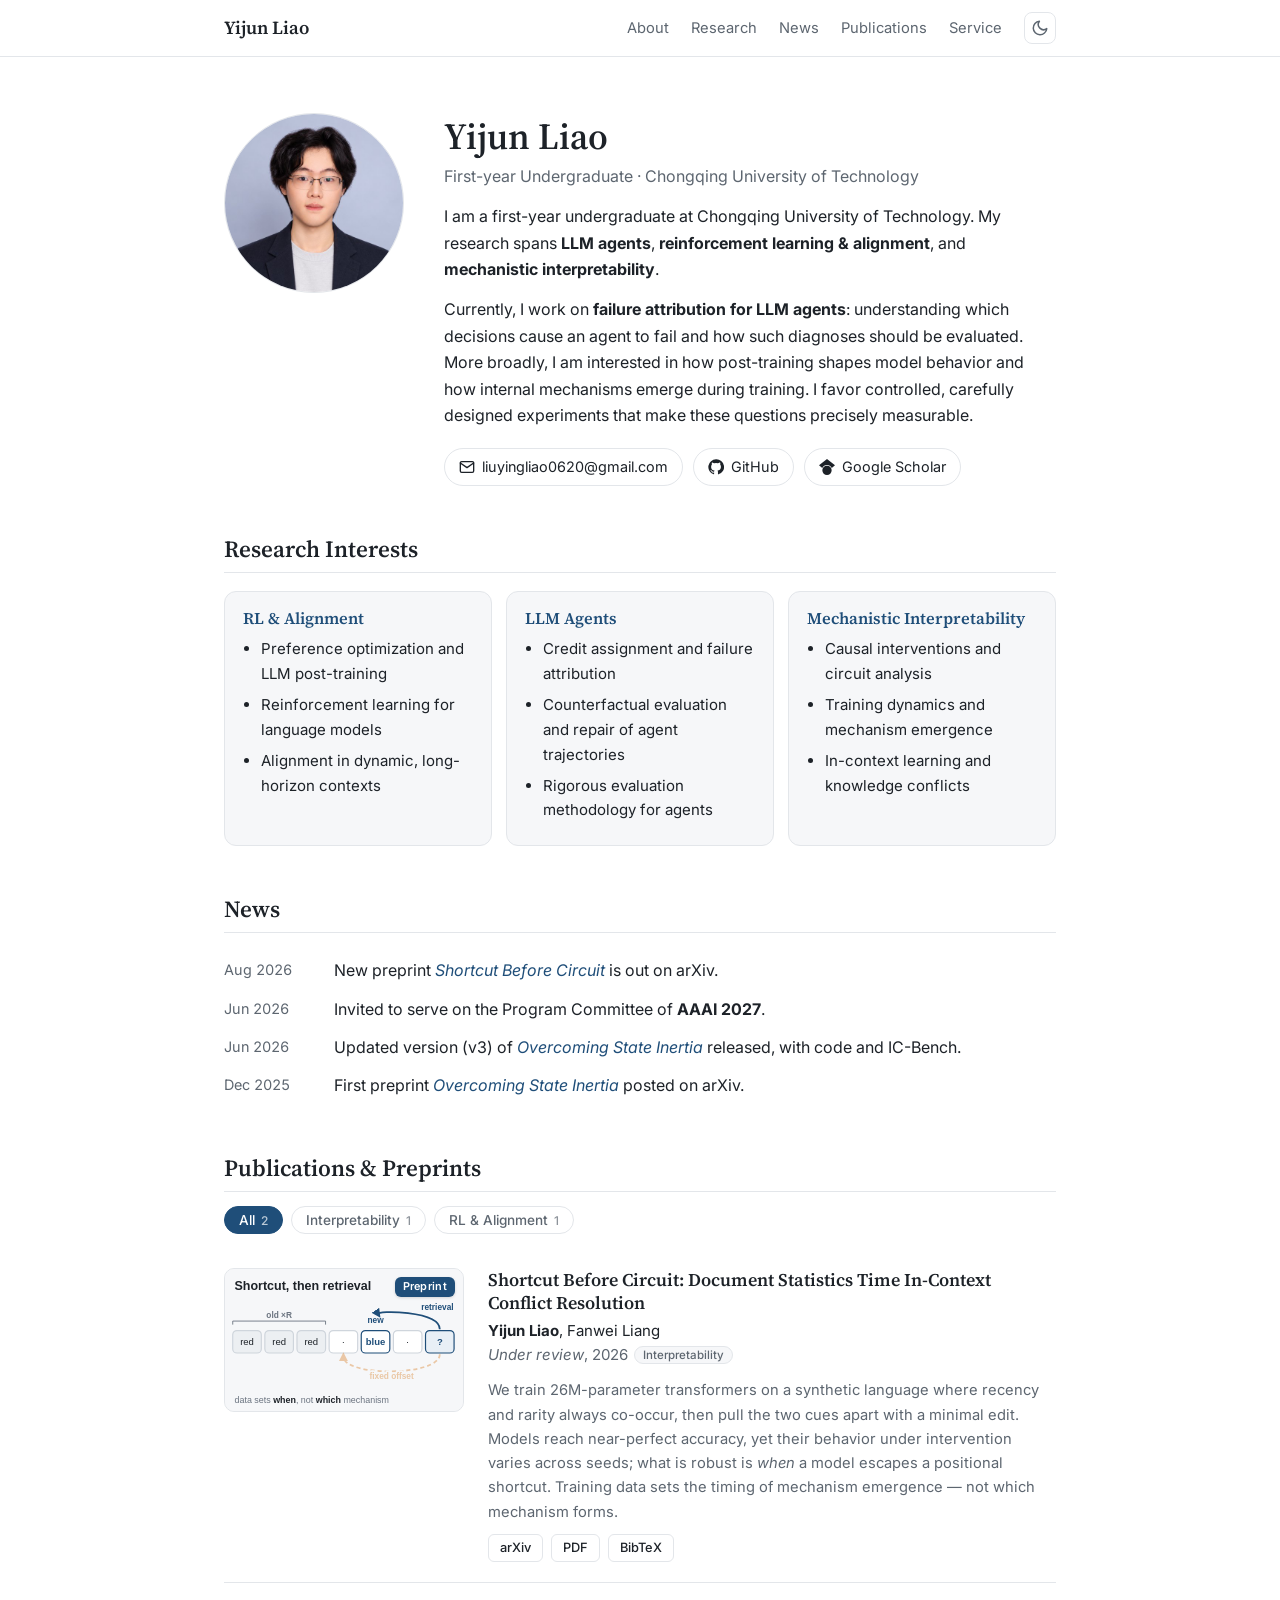
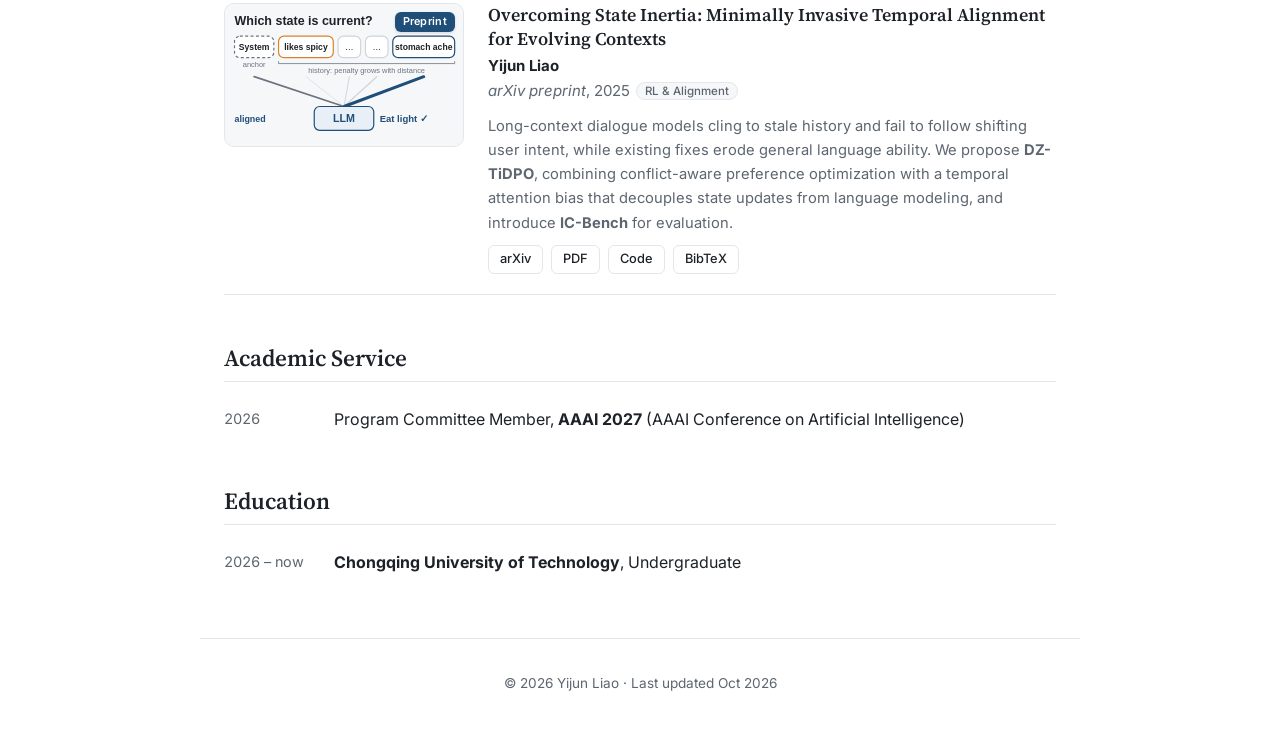
==== commit a715f0e2: "Add files via upload" ====
--- a/index.html
+++ b/index.html
@@ -1,610 +1,331 @@
-<!DOCTYPE html>
-<html lang="zh-CN">
-<head>
-    <meta charset="UTF-8">
-    <meta name="viewport" content="width=device-width, initial-scale=1.0">
-    <title>廖溢俊 - AI研究员 | 独立开发者</title>
-    <script src="https://cdn.tailwindcss.com"></script>
-    <script src="https://cdnjs.cloudflare.com/ajax/libs/animejs/3.2.1/anime.min.js"></script>
-    <script src="https://cdn.jsdelivr.net/npm/echarts@5.4.3/dist/echarts.min.js"></script>
-    <script>
-        // 定义 ECharts 加载函数
-        function loadECharts() {
-            return new Promise((resolve, reject) => {
-                // 如果已加载，直接返回
-                if (typeof window.echarts !== 'undefined') {
-                    resolve(window.echarts);
-                    return;
-                }
-                
-                // 尝试多个 CDN 源
-                const cdnSources = [
-                    'https://cdn.jsdelivr.net/npm/echarts@5.4.3/dist/echarts.min.js',
-                    'https://unpkg.com/echarts@5.4.3/dist/echarts.min.js',
-                    'https://cdnjs.cloudflare.com/ajax/libs/echarts/5.4.3/echarts.min.js'
-                ];
-                
-                let currentIndex = 0;
-                
-                function tryLoadCDN() {
-                    if (currentIndex >= cdnSources.length) {
-                        reject(new Error('所有 ECharts CDN 源均加载失败'));
-                        return;
-                    }
-                    
-                    const script = document.createElement('script');
-                    script.src = cdnSources[currentIndex];
-                    script.crossOrigin = 'anonymous';
-                    
-                    script.onload = () => {
-                        if (typeof window.echarts !== 'undefined') {
-                            resolve(window.echarts);
-                        } else {
-                            currentIndex++;
-                            tryLoadCDN();
-                        }
-                    };
-                    
-                    script.onerror = () => {
-                        console.warn(`ECharts CDN 加载失败: ${cdnSources[currentIndex]}`);
-                        currentIndex++;
-                        tryLoadCDN();
-                    };
-                    
-                    document.head.appendChild(script);
-                }
-                
-                tryLoadCDN();
-            });
-        }
-        </script>
-    <script src="https://cdnjs.cloudflare.com/ajax/libs/p5.js/1.7.0/p5.min.js"></script>
-    <script src="https://cdn.jsdelivr.net/npm/@splidejs/splide@4.1.4/dist/js/splide.min.js"></script>
-    <link href="https://cdn.jsdelivr.net/npm/@splidejs/splide@4.1.4/dist/css/splide.min.css" rel="stylesheet">
-    <link href="https://fonts.googleapis.com/css2?family=Noto+Sans+SC:wght@300;400;500;700;900&display=swap" rel="stylesheet">
-    <style>
-        * {
-            font-family: 'Noto Sans SC', sans-serif;
-        }
-        
-        body {
-            background: linear-gradient(135deg, #0f0f23 0%, #1a1a2e 50%, #16213e 100%);
-            min-height: 100vh;
-            overflow-x: hidden;
-        }
-        
-        .neural-bg {
-            position: fixed;
-            top: 0;
-            left: 0;
-            width: 100%;
-            height: 100%;
-            z-index: -1;
-            opacity: 0.3;
-        }
-        
-        .glow-text {
-            text-shadow: 0 0 20px rgba(255, 107, 53, 0.5);
-        }
-        
-        .card-hover {
-            transition: all 0.3s ease;
-        }
-        
-        .card-hover:hover {
-            transform: translateY(-10px) rotateX(5deg);
-            box-shadow: 0 20px 40px rgba(0, 0, 0, 0.3);
-        }
-        
-        .skill-node {
-            background: linear-gradient(135deg, #ff6b35, #f7931e);
-            border-radius: 50%;
-            position: absolute;
-            animation: pulse 2s infinite;
-        }
-        
-        @keyframes pulse {
-            0%, 100% { opacity: 0.8; transform: scale(1); }
-            50% { opacity: 1; transform: scale(1.1); }
-        }
-        
-        .typing-effect {
-            border-right: 2px solid #ff6b35;
-            animation: blink 1s infinite;
-        }
-        
-        @keyframes blink {
-            0%, 50% { border-color: transparent; }
-            51%, 100% { border-color: #ff6b35; }
-        }
-        
-        .gradient-text {
-            background: linear-gradient(135deg, #ff6b35, #f7931e, #ff6b35);
-            -webkit-background-clip: text;
-            -webkit-text-fill-color: transparent;
-            background-clip: text;
-        }
-        
-        .nav-link {
-            position: relative;
-            overflow: hidden;
-        }
-        
-        .nav-link::after {
-            content: '';
-            position: absolute;
-            bottom: 0;
-            left: -100%;
-            width: 100%;
-            height: 2px;
-            background: linear-gradient(90deg, #ff6b35, #f7931e);
-            transition: left 0.3s ease;
-        }
-        
-        .nav-link:hover::after {
-            left: 0;
-        }
-        
-        .project-card {
-            background: rgba(255, 255, 255, 0.05);
-            backdrop-filter: blur(10px);
-            border: 1px solid rgba(255, 255, 255, 0.1);
-        }
-        
-        .achievement-badge {
-            background: linear-gradient(135deg, rgba(255, 107, 53, 0.2), rgba(247, 147, 30, 0.2));
-            border: 1px solid rgba(255, 107, 53, 0.3);
-        }
-        /* 移动端专用样式 */
-        @media (max-width: 768px) {
-            .skill-node {
-                width: 40px !important;
-                height: 40px !important;
-                font-size: 9px !important;
-                opacity: 0.3 !important;
-                z-index: 5 !important;
-                box-shadow: 0 0 10px rgba(255, 107, 53, 0.3) !important;
-            }
-            
-            /* 减少节点数量（通过隐藏部分节点） */
-            .skill-node:nth-child(odd) {
-                display: none; /* 隐藏奇数节点 */
-            }
-        }
-        .avatar-rotate {
-        transition: all 0.6s cubic-bezier(0.4, 0, 0.2, 1);
-        transform-style: preserve-3d;
-        cursor: pointer;
-        position: relative;
-    }
-
-    .avatar-rotate:hover {
-        transform: rotateY(180deg) scale(1.05);
-        box-shadow: 0 0 40px rgba(255, 107, 53, 0.8);
-    }
-
-    /* 可选：添加背面内容（如果想做双面效果） */
-    .avatar-rotate::after {
-        content: 'AI';
-        position: absolute;
-        top: 50%;
-        left: 50%;
-        transform: translate(-50%, -50%) rotateY(180deg);
-        backface-visibility: hidden;
-        font-size: 2rem;
-        font-weight: 900;
-        color: #ff6b35;
-        opacity: 0;
-        transition: opacity 0.3s;
-    }
-
-    .avatar-rotate:hover::after {
-        opacity: 1;
-    }
-
-    /* 移动端适配 */
-    @media (max-width: 768px) {
-        .avatar-rotate:hover {
-            transform: rotate(360deg) scale(1.1);
-            box-shadow: 0 0 25px rgba(255, 107, 53, 0.6);
-        }
-    }
-
-    /* 发光脉冲动画 */
-    @keyframes glow-pulse {
-        0%, 100% { box-shadow: 0 0 20px rgba(255, 107, 53, 0.5); }
-        50% { box-shadow: 0 0 40px rgba(255, 107, 53, 0.9); }
-    }
-
-    .avatar-rotate {
-        animation: glow-pulse 3s infinite;
-    }
-
-    .avatar-rotate:hover {
-        animation: none; /* 悬停时停止脉冲，保持高亮 */
-    }
-
-    /* QQ邮箱按钮样式 */
-    .qq-mail-btn {
-        background: linear-gradient(135deg, #ff6b35, #f7931e);
-        transition: all 0.3s ease;
-    }
-
-    .qq-mail-btn:hover {
-        background: linear-gradient(135deg, #1e90ff, #00bfff); /* QQ蓝渐变 */
-        box-shadow: 0 0 25px rgba(30, 144, 255, 0.6);
-    }
-
-    /* QQ图标发光动画 */
-    @keyframes qq-glow {
-        0%, 100% { filter: drop-shadow(0 0 5px rgba(255, 255, 255, 0.8)); }
-        50% { filter: drop-shadow(0 0 15px rgba(30, 144, 255, 1)); }
-    }
-
-    .qq-icon {
-        animation: qq-glow 2s infinite;
-    }
-    </style>
-</head>
-<body>
-    <!-- Neural Network Background -->
-    <div id="neural-bg" class="neural-bg"></div>
-    
-    <!-- Navigation -->
-    <nav class="fixed top-0 w-full z-50 bg-black bg-opacity-20 backdrop-filter backdrop-blur-lg border-b border-white border-opacity-10">
-        <div class="max-w-7xl mx-auto px-4 sm:px-6 lg:px-8">
-            <div class="flex justify-between items-center h-16">
-                <div class="flex items-center">
-                    <span class="text-2xl font-bold gradient-text">廖溢俊</span>
-                </div>
-                <div class="hidden md:block">
-                    <div class="ml-10 flex items-baseline space-x-8">
-                        <a href="#home" class="nav-link text-white hover:text-orange-400 px-3 py-2 text-sm font-medium">首页</a>
-                        <a href="projects.html" class="nav-link text-white hover:text-orange-400 px-3 py-2 text-sm font-medium">项目</a>
-                        <a href="code.html" class="nav-link text-white hover:text-orange-400 px-3 py-2 text-sm font-medium">代码</a>
-                        <a href="about.html" class="nav-link text-white hover:text-orange-400 px-3 py-2 text-sm font-medium">关于</a>
-                        <a href="#contact" class="nav-link text-white hover:text-orange-400 px-3 py-2 text-sm font-medium">联系</a>
-                    </div>
-                </div>
-                <div class="md:hidden">
-                    <button id="mobile-menu-btn" class="text-white hover:text-orange-400">
-                        <svg class="h-6 w-6" fill="none" viewBox="0 0 24 24" stroke="currentColor">
-                            <path stroke-linecap="round" stroke-linejoin="round" stroke-width="2" d="M4 6h16M4 12h16M4 18h16" />
-                        </svg>
-                    </button>
-                </div>
-            </div>
-        </div>
-        
-        <!-- Mobile menu -->
-        <div id="mobile-menu" class="md:hidden hidden bg-black bg-opacity-90">
-            <div class="px-2 pt-2 pb-3 space-y-1">
-                <a href="#home" class="text-white hover:text-orange-400 block px-3 py-2 text-base font-medium">首页</a>
-                <a href="projects.html" class="text-white hover:text-orange-400 block px-3 py-2 text-base font-medium">项目</a>
-                <a href="code.html" class="text-white hover:text-orange-400 block px-3 py-2 text-base font-medium">代码</a>
-                <a href="about.html" class="text-white hover:text-orange-400 block px-3 py-2 text-base font-medium">关于</a>
-                <a href="#contact" class="text-white hover:text-orange-400 block px-3 py-2 text-base font-medium">联系</a>
-            </div>
-        </div>
-    </nav>
-
-    <!-- Hero Section -->
-    <section id="home" class="min-h-screen flex items-center justify-center pt-16">
-        <div class="max-w-7xl mx-auto px-4 sm:px-6 lg:px-8 py-20">
-            <div class="grid grid-cols-1 lg:grid-cols-2 gap-12 items-center">
-                <!-- Left Side - Personal Info -->
-                <div class="text-center lg:text-left">
-                    <div class="mb-8">
-                        <img src="resources/avatar.jpg" alt="廖溢俊" class="w-32 h-32 rounded-full mx-auto lg:mx-0 mb-6 border-4 border-orange-400 shadow-2xl avatar-rotate">
-                        <h1 class="text-5xl lg:text-6xl font-bold text-white mb-4">
-                            <span class="gradient-text">廖溢俊</span>
-                        </h1>
-                        <h2 class="text-2xl lg:text-3xl text-gray-300 mb-6">
-                            <span id="typing-text" class="typing-effect"></span>
-                        </h2>
-                        <p class="text-lg text-gray-400 leading-relaxed mb-8">
-                            18岁AI研究员，专注于LLM架构优化、强化学习、测试时扩展和CUDA计算优化。
-                            在AAAI 2027受邀成为Program Committee Member、AAAI 2026担任Reviewer，积极参与前沿AI研究。
-                        </p>
-                    </div>
-                    
-                    <!-- Contact Links -->
-                    <div class="flex justify-center lg:justify-start space-x-6 mb-8">
-                        <a href="https://github.com/naidezhujimo" target="_blank" class="text-white hover:text-orange-400 transition-colors duration-300">
-                            <svg class="w-8 h-8" fill="currentColor" viewBox="0 0 24 24">
-                                <path d="M12 0c-6.626 0-12 5.373-12 12 0 5.302 3.438 9.8 8.207 11.387.599.111.793-.261.793-.577v-2.234c-3.338.726-4.033-1.416-4.033-1.416-.546-1.387-1.333-1.756-1.333-1.756-1.089-.745.083-.729.083-.729 1.205.084 1.839 1.237 1.839 1.237 1.07 1.834 2.807 1.304 3.492.997.107-.775.418-1.305.762-1.604-2.665-.305-5.467-1.334-5.467-5.931 0-1.311.469-2.381 1.236-3.221-.124-.303-.535-1.524.117-3.176 0 0 1.008-.322 3.301 1.23.957-.266 1.983-.399 3.003-.404 1.02.005 2.047.138 3.006.404 2.291-1.552 3.297-1.23 3.297-1.23.653 1.653.242 2.874.118 3.176.77.84 1.235 1.911 1.235 3.221 0 4.609-2.807 5.624-5.479 5.921.43.372.823 1.102.823 2.222v3.293c0 .319.192.694.801.576 4.765-1.589 8.199-6.086 8.199-11.386 0-6.627-5.373-12-12-12z"/>
-                            </svg>
-                        </a>
-                        <a href="https://openreview.net/profile?id=%7ELiao_Yijun1" target="_blank" class="text-white hover:text-orange-400 transition-colors duration-300">
-                            <svg class="w-8 h-8" fill="currentColor" viewBox="0 0 24 24">
-                                <path d="M12 2C6.48 2 2 6.48 2 12s4.48 10 10 10 10-4.48 10-10S17.52 2 12 2zm-2 15l-5-5 1.41-1.41L10 14.17l7.59-7.59L19 8l-9 9z"/>
-                            </svg>
-                        </a>
-                        <a href="https://blog.csdn.net/2303_79071981?spm=1000.2115.3001.5343" target="_blank" class="text-white hover:text-orange-400 transition-colors duration-300">
-                            <svg class="w-8 h-8" fill="currentColor" viewBox="0 0 24 24">
-                                <path d="M12 2l3.09 6.26L22 9.27l-5 4.87 1.18 6.88L12 17.77l-6.18 3.25L7 14.14 2 9.27l6.91-1.01L12 2z"/>
-                            </svg>
-                        </a>
-                        <a href="mailto:3073936251@qq.com" class="text-white hover:text-orange-400 transition-colors duration-300">
-                            <svg class="w-8 h-8" fill="currentColor" viewBox="0 0 24 24">
-                                <path d="M20 4H4c-1.1 0-1.99.9-1.99 2L2 18c0 1.1.9 2 2 2h16c1.1 0 2-.9 2-2V6c0-1.1-.9-2-2-2zm0 4l-8 5-8-5V6l8 5 8-5v2z"/>
-                            </svg>
-                        </a>
-                    </div>
-                </div>
-                
-                <!-- Right Side - Skills Visualization -->
-                <div class="relative">
-                    <div class="bg-white bg-opacity-5 backdrop-filter backdrop-blur-lg rounded-2xl p-8 border border-white border-opacity-10">
-                        <h3 class="text-2xl font-bold text-white mb-6 text-center">核心技术栈</h3>
-                        <div id="skills-chart" style="width: 100%; height: 400px;"></div>
-                    </div>
-                </div>
-            </div>
-        </div>
-    </section>
-
-    <section id="news" class="py-12 bg-black bg-opacity-20">
-        <div class="max-w-7xl mx-auto px-4 sm:px-6 lg:px-8">
-            <div class="grid grid-cols-1 lg:grid-cols-2 gap-12">
-                
-                <div>
-                    <h2 class="text-3xl font-bold text-white mb-8 flex items-center">
-                        <span class="gradient-text">最新动态</span>
-                        <span class="ml-4 px-3 py-1 text-xs font-normal border border-orange-400 text-orange-400 rounded-full">News</span>
-                    </h2>
-                    <div class="space-y-6">
-                        <div class="flex items-start space-x-4">
-                            <div class="flex-shrink-0 w-16 text-sm text-gray-500 font-mono mt-1">2026.06</div>
-                            <div>
-                                <p class="text-white text-lg font-medium">受邀成为 AAAI 2027 程序委员会委员 (Program Committee Member)</p>
-                                <p class="text-gray-400 text-sm mt-1">受邀参与顶级 AI 会议审稿准备工作。</p>
-                            </div>
-                        </div>
-                        <div class="flex items-start space-x-4">
-                            <div class="flex-shrink-0 w-16 text-sm text-gray-500 font-mono mt-1">2025.12</div>
-                            <div>
-                                <p class="text-white text-lg font-medium">ACL ARR 2026 (Jan Cycle) 投稿完成</p>
-                                <p class="text-gray-400 text-sm mt-1">提交论文《Overcoming State Inertia》，提出 DZ-TiDPO 框架解决长文本对话中的状态惯性问题。</p>
-                            </div>
-                        </div>
-                        <div class="flex items-start space-x-4">
-                            <div class="flex-shrink-0 w-16 text-sm text-gray-500 font-mono mt-1">2025.06</div>
-                            <div>
-                                <p class="text-white text-lg font-medium">担任 AAAI 2026 审稿人 (Reviewer)</p>
-                                <p class="text-gray-400 text-sm mt-1">参与顶级 AI 会议审稿工作。</p>
-                            </div>
-                        </div>
-                        <div class="flex items-start space-x-4">
-                            <div class="flex-shrink-0 w-16 text-sm text-gray-500 font-mono mt-1">2025.04</div>
-                            <div>
-                                <p class="text-white text-lg font-medium">Arc Prize 2025 竞赛</p>
-                                <p class="text-gray-400 text-sm mt-1">探索 LLM 在抽象推理任务中的能力边界。</p>
-                            </div>
-                        </div>
-                    </div>
-                </div>
-
-                <div>
-                    <h2 class="text-3xl font-bold text-white mb-8 flex items-center">
-                        <span class="gradient-text">精选论文</span>
-                        <span class="ml-4 px-3 py-1 text-xs font-normal border border-blue-400 text-blue-400 rounded-full">Preprint</span>
-                    </h2>
-                    
-                    <div class="bg-white bg-opacity-5 backdrop-filter backdrop-blur-lg rounded-xl p-6 border border-white border-opacity-10 hover:border-orange-400 transition-colors duration-300">
-                        <h3 class="text-xl font-bold text-white mb-2 leading-tight">
-                            Overcoming State Inertia: Minimally Invasive Temporal Alignment for Evolving Contexts
-                        </h3>
-                        <div class="text-gray-300 mb-3 text-sm">
-                            <span class="text-orange-400 font-bold">Yijun Liao</span> (Independent Researcher)
-                        </div>
-                        <div class="flex flex-wrap gap-2 mb-4">
-                            <span class="px-2 py-0.5 bg-gray-800 text-gray-300 rounded text-xs">ACL ARR 2026 Meta-OA：2.5</span>
-                            <span class="px-2 py-0.5 bg-gray-800 text-gray-300 rounded text-xs">Alignment</span>
-                            <span class="px-2 py-0.5 bg-gray-800 text-gray-300 rounded text-xs">RLHF/DPO</span>
-                        </div>
-                        <p class="text-gray-400 text-sm mb-4 line-clamp-3">
-                            We propose DZ-TiDPO, a framework that resolves state inertia in long-context LLMs by synergizing semantic-aware optimization with a structural temporal attention bias.
-                        </p>
-                        <div class="flex space-x-4">
-                            <a href="https://www.semanticscholar.org/author/Yijun-Liao/2396663372" target="_blank" class="text-sm flex items-center text-orange-400 hover:text-white transition-colors">
-                                <svg class="w-4 h-4 mr-1" fill="none" stroke="currentColor" viewBox="0 0 24 24"><path stroke-linecap="round" stroke-linejoin="round" stroke-width="2" d="M12 6.253v13m0-13C10.832 5.477 9.246 5 7.5 5S4.168 5.477 3 6.253v13C4.168 18.477 5.754 18 7.5 18s3.332.477 4.5 1.253m0-13C13.168 5.477 14.754 5 16.5 5c1.747 0 3.332.477 4.5 1.253v13C19.832 18.477 18.247 18 16.5 18c-1.746 0-3.332.477-4.5 1.253"></path></svg>
-                                Semantic Scholar
-                            </a>
-                            <a href="https://github.com/lyj20071013/DZ-TiDPO" target="_blank" class="text-sm flex items-center text-orange-400 hover:text-white transition-colors">
-                                <svg class="w-4 h-4 mr-1" fill="none" stroke="currentColor" viewBox="0 0 24 24"><path stroke-linecap="round" stroke-linejoin="round" stroke-width="2" d="M10 20l4-16m4 4l4 4-4 4M6 16l-4-4 4-4"></path></svg>
-                                Code
-                            </a>
-                        </div>
-                    </div>
-                </div>
-            </div>
-        </div>
-    </section>
-
-    <!-- Achievements Section -->
-    <section id="achievements" class="py-20">
-        <div class="max-w-7xl mx-auto px-4 sm:px-6 lg:px-8">
-            <h2 class="text-4xl font-bold text-center text-white mb-12">
-                <span class="gradient-text">学术成就</span>
-            </h2>
-            <div class="grid grid-cols-1 md:grid-cols-2 lg:grid-cols-3 gap-8">
-                <div class="achievement-badge rounded-xl p-6 text-center">
-                    <div class="text-4xl mb-4">🏆</div>
-                    <h3 class="text-xl font-bold text-white mb-2">AAAI 2027</h3>
-                    <p class="text-gray-300">受邀担任Program Committee成员</p>
-                    <p class="text-sm text-gray-400 mt-2 mb-2">参与顶级AI会议评审工作</p>
-                    <h3 class="text-xl font-bold text-white mb-2">AAAI 2026</h3>
-                    <p class="text-gray-300">担任Reviewer</p>
-                    <p class="text-sm text-gray-400 mt-2">参与顶级AI会议评审工作</p>
-                </div>
-                <div class="achievement-badge rounded-xl p-6 text-center">
-                    <div class="text-4xl mb-4">🎯</div>
-                    <h3 class="text-xl font-bold text-white mb-2">ARC Prize 2025</h3>
-                    <p class="text-gray-300">竞赛参与者</p>
-                    <p class="text-sm text-gray-400 mt-2">挑战抽象推理能力测试</p>
-                </div>
-                <div class="achievement-badge rounded-xl p-6 text-center">
-                    <div class="text-4xl mb-4">📊</div>
-                    <h3 class="text-xl font-bold text-white mb-2">学术经历</h3>
-                    <p class="text-gray-300">AAAI 2026 OA：5</p>
-                    <p class="text-sm text-gray-400 mt-2 mb-2">《DTTC: An Extended Framework for Dynamic Test Time Computing with Lightweight Mathematical Reasoning》</p>
-                    <p class="text-gray-300">ARR January 2026 Meta-OA：2.5</p>
-                    <p class="text-sm text-gray-400 mt-2">《Overcoming State Inertia: Minimally Invasive Temporal Alignment for Evolving Contexts》</p>
-                </div>
-            </div>
-        </div>
-    </section>
-
-    <!-- Projects Preview Section -->
-    <section id="projects-preview" class="py-20">
-        <div class="max-w-7xl mx-auto px-4 sm:px-6 lg:px-8">
-            <h2 class="text-4xl font-bold text-center text-white mb-12">
-                <span class="gradient-text">重点项目</span>
-            </h2>
-            <div class="grid grid-cols-1 md:grid-cols-2 lg:grid-cols-3 gap-8">
-                <div class="project-card rounded-xl p-6 card-hover">
-                    <div class="flex items-center mb-4">
-                        <div class="w-12 h-12 bg-gradient-to-r from-orange-400 to-red-500 rounded-lg flex items-center justify-center mr-4">
-                            <span class="text-white font-bold text-xl">YH</span>
-                        </div>
-                        <div>
-                            <h3 class="text-xl font-bold text-white">YingHub V3</h3>
-                            <p class="text-gray-400">稀疏混合专家语言模型</p>
-                        </div>
-                    </div>
-                    <p class="text-gray-300 mb-4">基于Triton实现Flash Attention，支持异构专家和动态Top-k路由的先进语言模型架构。</p>
-                    <div class="flex flex-wrap gap-2 mb-4">
-                        <span class="px-3 py-1 bg-orange-500 bg-opacity-20 text-orange-400 rounded-full text-sm">LLM</span>
-                        <span class="px-3 py-1 bg-blue-500 bg-opacity-20 text-blue-400 rounded-full text-sm">MoE</span>
-                        <span class="px-3 py-1 bg-green-500 bg-opacity-20 text-green-400 rounded-full text-sm">Triton</span>
-                    </div>
-                    <a href="https://github.com/naidezhujimo/YingHub-v3" target="_blank" class="text-orange-400 hover:text-orange-300 transition-colors duration-300">查看项目 →</a>
-                </div>
-                
-                <div class="project-card rounded-xl p-6 card-hover">
-                    <div class="flex items-center mb-4">
-                        <div class="w-12 h-12 bg-gradient-to-r from-blue-400 to-purple-500 rounded-lg flex items-center justify-center mr-4">
-                            <span class="text-white font-bold text-xl">RL</span>
-                        </div>
-                        <div>
-                            <h3 class="text-xl font-bold text-white">强化学习项目集</h3>
-                            <p class="text-gray-400">算法实现与优化</p>
-                        </div>
-                    </div>
-                    <p class="text-gray-300 mb-4">包含DQN、PPO、GRPO、TD3等主流强化学习算法和ICM、RENT、RaR、INTUITOR等前沿强化学习算法的完整实现，支持多种环境训练。</p>
-                    <div class="flex flex-wrap gap-2 mb-4">
-                        <span class="px-3 py-1 bg-purple-500 bg-opacity-20 text-purple-400 rounded-full text-sm">RL</span>
-                        <span class="px-3 py-1 bg-red-500 bg-opacity-20 text-red-400 rounded-full text-sm">Meta-RL</span>
-                        <span class="px-3 py-1 bg-blue-500 bg-opacity-20 text-red-400 rounded-full text-sm">SSL-RL</span>
-                        <span class="px-3 py-1 bg-green-500 bg-opacity-20 text-red-400 rounded-full text-sm">U-RL</span>
-                    </div>
-                    <a href="https://github.com/naidezhujimo" target="_blank" class="text-orange-400 hover:text-orange-300 transition-colors duration-300">查看项目 →</a>
-                </div>
-                
-                <div class="project-card rounded-xl p-6 card-hover">
-                    <div class="flex items-center mb-4">
-                        <div class="w-12 h-12 bg-gradient-to-r from-green-400 to-teal-500 rounded-lg flex items-center justify-center mr-4">
-                            <span class="text-white font-bold text-xl">FA</span>
-                        </div>
-                        <div>
-                            <h3 class="text-xl font-bold text-white">Triton FlashAttention</h3>
-                            <p class="text-gray-400">CUDA计算优化</p>
-                        </div>
-                    </div>
-                    <p class="text-gray-300 mb-4">使用Triton重写Flash Attention内核，实现高效的注意力机制计算优化。</p>
-                    <div class="flex flex-wrap gap-2 mb-4">
-                        <span class="px-3 py-1 bg-cyan-500 bg-opacity-20 text-cyan-400 rounded-full text-sm">CUDA</span>
-                        <span class="px-3 py-1 bg-indigo-500 bg-opacity-20 text-indigo-400 rounded-full text-sm">Triton</span>
-                        <span class="px-3 py-1 bg-pink-500 bg-opacity-20 text-pink-400 rounded-full text-sm">Attention</span>
-                    </div>
-                    <a href="https://github.com/naidezhujimo/Triton-FlashAttention" target="_blank" class="text-orange-400 hover:text-orange-300 transition-colors duration-300">查看项目 →</a>
-                </div>
-            </div>
-            
-            <div class="text-center mt-12">
-                <a href="projects.html" class="inline-flex items-center px-8 py-3 bg-gradient-to-r from-orange-400 to-red-500 text-white font-semibold rounded-lg hover:from-orange-500 hover:to-red-600 transition-all duration-300 transform hover:scale-105">
-                    查看所有项目
-                    <svg class="ml-2 w-5 h-5" fill="none" stroke="currentColor" viewBox="0 0 24 24">
-                        <path stroke-linecap="round" stroke-linejoin="round" stroke-width="2" d="M17 8l4 4m0 0l-4 4m4-4H3"></path>
-                    </svg>
-                </a>
-            </div>
-        </div>
-    </section>
-
-    <!-- Contact Section -->
-    <section id="contact" class="py-20">
-<!-- 联系方式 -->
-<div class="flex flex-col items-center space-y-6">
-    <!-- 按钮组 -->
-    <div class="flex justify-center space-x-8">
-        <!-- QQ邮箱按钮（带备用方案） -->
-        <div class="mb">
-            <a href="mailto:3073936251@qq.com" class="inline-flex items-center text-gray-400 hover:text-orange-400 transition-all duration-300 transform hover:scale-105">
-                <!-- 邮箱SVG图标 -->
-                <svg class="w-6 h-6 mr-2" fill="currentColor" viewBox="0 0 24 24">
-                    <path d="M20 4H4c-1.1 0-1.99.9-1.99 2L2 18c0 1.1.9 2 2 2h16c1.1 0 2-.9 2-2V6c0-1.1-.9-2-2-2zm0 4l-8 5-8-5V6l8 5 8-5v2z"/>
-                </svg>
-                <span class="font-medium">3073936251@qq.com</span>
-            </a>
-            
-            <!-- 悬停提示 -->
-            <div class="absolute bottom-full left-1/2 transform -translate-x-1/2 mb-2 opacity-0 group-hover:opacity-100 transition-opacity duration-300 bg-gray-800 text-white text-sm px-3 py-2 rounded-lg whitespace-nowrap pointer-events-none">
-                点击发送邮件或复制邮箱地址
-            </div>
-        </div>
-        
-        <!-- GitHub按钮 -->
-            <a href="https://github.com/naidezhujimo" 
-               target="_blank" 
-               class="inline-flex items-center group">
-                <!-- 图标容器 -->
-                <div class="w-8 h-8 mr-3 relative">
-                    <svg class="w-full h-full fill-gray-400 group-hover:fill-orange-400 transition-all duration-300 group-hover:rotate-12 group-hover:scale-110" 
-                         viewBox="0 0 24 24">
-                        <path d="M12 0c-6.626 0-12 5.373-12 12 0 5.302 3.438 9.8 8.207 11.387.599.111.793-.261.793-.577v-2.234c-3.338.726-4.033-1.416-4.033-1.416-.546-1.387-1.333-1.756-1.333-1.756-1.089-.745.083-.729.083-.729 1.205.084 1.839 1.237 1.839 1.237 1.07 1.834 2.807 1.304 3.492.997.107-.775.418-1.305.762-1.604-2.665-.305-5.467-1.334-5.467-5.931 0-1.311.469-2.381 1.236-3.221-.124-.303-.535-1.524.117-3.176 0 0 1.008-.322 3.301 1.23.957-.266 1.983-.399 3.003-.404 1.02.005 2.047.138 3.006.404 2.291-1.552 3.297-1.23 3.297-1.23.653 1.653.242 2.874.118 3.176.77.84 1.235 1.911 1.235 3.221 0 4.609-2.807 5.624-5.479 5.921.43.372.823 1.102.823 2.222v3.293c0 .319.192.694.801.576 4.765-1.589 8.199-6.086 8.199-11.386 0-6.627-5.373-12-12-12z"/>
-                    </svg>
-                    <!-- 发光效果层 -->
-                    <div class="absolute inset-0 bg-orange-400 rounded-full opacity-0 group-hover:opacity-20 blur-md transition-opacity duration-300"></div>
-                </div>
-                
-                <!-- 文字 -->
-                <span class="text-gray-400 group-hover:text-orange-400 font-medium transition-colors duration-300">
-                    GitHub
-                </span>
-            </a>
-        </div>
-    </div>
-
-    <!-- 邮箱备用显示区域（初始隐藏） -->
-    <div id="email-fallback" class="hidden">
-        <div class="inline-flex items-center bg-black bg-opacity-30 px-4 py-2 rounded-lg border border-orange-400 border-opacity-30">
-            <span class="text-gray-300 mr-3">邮箱地址：</span>
-            <code id="email-address" class="text-orange-400 font-mono text-sm">3073936251@qq.com</code>
-            <button id="copy-email" class="ml-3 text-orange-400 hover:text-orange-300 transition-colors p-1">
-                <svg class="w-5 h-5" fill="none" stroke="currentColor" viewBox="0 0 24 24">
-                    <path stroke-linecap="round" stroke-linejoin="round" stroke-width="2" d="M8 16H6a2 2 0 01-2-2V6a2 2 0 012-2h8a2 2 0 012 2v2m-6 12h8a2 2 0 002-2v-8a2 0 00-2-2h-8a2 2 0 00-2 2v8a2 2 0 002 2z"></path>
-                </svg>
-            </button>
-        </div>
-        <p class="text-gray-400 text-sm mt-2">如果无法自动发送，请手动复制邮箱地址</p>
-    </div>
-
-</div>
-    </section>
-
-    <!-- Footer -->
-    <footer class="bg-black bg-opacity-50 py-8">
-        <div class="max-w-7xl mx-auto px-4 sm:px-6 lg:px-8">
-            <div class="text-center">
-                <p class="text-gray-400">
-                    © 2026 廖溢俊. AI研究员 | 专注于LLM架构优化与强化学习
-                </p>
-            </div>
-        </div>
-    </footer>
-
-    <script src="main.js"></script>
-</body>
-</html>+<!DOCTYPE html>
+<html lang="en">
+<head>
+  <meta charset="utf-8">
+  <meta name="viewport" content="width=device-width, initial-scale=1">
+  <title>Yijun Liao</title>
+  <meta name="description" content="Yijun Liao — research on reinforcement learning, alignment, and mechanistic interpretability of language models.">
+  <meta name="author" content="Yijun Liao">
+  <link rel="preconnect" href="https://fonts.googleapis.com">
+  <link rel="preconnect" href="https://fonts.gstatic.com" crossorigin>
+  <link href="https://fonts.googleapis.com/css2?family=Source+Serif+4:ital,opsz,wght@0,8..60,400;0,8..60,600;1,8..60,400&family=Inter:wght@400;500;600&display=swap" rel="stylesheet">
+  <link rel="stylesheet" href="style.css">
+  <link rel="icon" href="data:image/svg+xml,<svg xmlns='http://www.w3.org/2000/svg' viewBox='0 0 64 64'><rect width='64' height='64' rx='12' fill='%231f4e79'/><text x='50%' y='54%' text-anchor='middle' dominant-baseline='middle' font-family='Georgia,serif' font-size='30' fill='white'>YL</text></svg>">
+</head>
+<body>
+
+<header class="topbar">
+  <nav class="container nav">
+    <a class="brand" href="#">Yijun Liao</a>
+    <div class="nav-links">
+      <a href="#about">About</a>
+      <a href="#research">Research</a>
+      <a href="#news">News</a>
+      <a href="#publications">Publications</a>
+      <a href="#service">Service</a>
+      <button id="theme-toggle" class="theme-toggle" aria-label="Toggle dark mode" title="Toggle dark mode">
+        <svg class="icon-moon" viewBox="0 0 24 24" width="18" height="18" fill="none" stroke="currentColor" stroke-width="2" stroke-linecap="round" stroke-linejoin="round"><path d="M21 12.8A9 9 0 1 1 11.2 3a7 7 0 0 0 9.8 9.8z"/></svg>
+        <svg class="icon-sun" viewBox="0 0 24 24" width="18" height="18" fill="none" stroke="currentColor" stroke-width="2" stroke-linecap="round" stroke-linejoin="round"><circle cx="12" cy="12" r="4"/><path d="M12 2v2M12 20v2M4.9 4.9l1.4 1.4M17.7 17.7l1.4 1.4M2 12h2M20 12h2M4.9 19.1l1.4-1.4M17.7 6.3l1.4-1.4"/></svg>
+      </button>
+    </div>
+  </nav>
+</header>
+
+<main class="container">
+
+  <!-- ============ ABOUT ============ -->
+  <section id="about" class="profile">
+    <div class="profile-photo">
+      <img src="images/avatar-web.jpg" alt="Yijun Liao" width="180" height="180">
+    </div>
+
+    <div class="profile-text">
+      <h1>Yijun Liao</h1>
+      <p class="subtitle">
+        First-year Undergraduate · Chongqing University of Technology
+      </p>
+
+      <p>
+        I am a first-year undergraduate at Chongqing University of Technology. My research spans
+        <strong>LLM agents</strong>, <strong>reinforcement learning &amp; alignment</strong>, and
+        <strong>mechanistic interpretability</strong>.
+      </p>
+      <p>
+        Currently, I work on <strong>failure attribution for LLM agents</strong>: understanding which decisions
+        cause an agent to fail and how such diagnoses should be evaluated. More broadly, I am interested in how
+        post-training shapes model behavior and how internal mechanisms emerge during training. I favor
+        controlled, carefully designed experiments that make these questions precisely measurable.
+      </p>
+
+      <div class="links">
+        <a href="mailto:liuyingliao0620@gmail.com">
+          <svg viewBox="0 0 24 24" width="16" height="16" fill="none" stroke="currentColor" stroke-width="2" stroke-linecap="round" stroke-linejoin="round"><rect x="2" y="4" width="20" height="16" rx="2"/><path d="m22 6-10 7L2 6"/></svg>
+          liuyingliao0620@gmail.com
+        </a>
+        <a href="https://github.com/lyj20071013" target="_blank" rel="noopener">
+          <svg viewBox="0 0 24 24" width="16" height="16" fill="currentColor"><path d="M12 .5a11.5 11.5 0 0 0-3.64 22.41c.58.1.79-.25.79-.56v-2c-3.2.7-3.88-1.37-3.88-1.37-.52-1.33-1.28-1.69-1.28-1.69-1.05-.71.08-.7.08-.7 1.16.08 1.77 1.19 1.77 1.19 1.03 1.77 2.7 1.26 3.36.96.1-.75.4-1.26.73-1.55-2.55-.29-5.24-1.28-5.24-5.68 0-1.26.45-2.28 1.19-3.09-.12-.29-.52-1.46.11-3.05 0 0 .97-.31 3.17 1.18a11 11 0 0 1 5.78 0c2.2-1.49 3.17-1.18 3.17-1.18.63 1.59.23 2.76.11 3.05.74.81 1.19 1.83 1.19 3.09 0 4.41-2.69 5.39-5.25 5.67.41.36.78 1.06.78 2.14v3.17c0 .31.21.67.8.56A11.5 11.5 0 0 0 12 .5z"/></svg>
+          GitHub
+        </a>
+        <a href="https://scholar.google.com/citations?user=M-LxtLEAAAAJ&amp;hl=en" target="_blank" rel="noopener">
+          <svg viewBox="0 0 24 24" width="16" height="16" fill="currentColor"><path d="M12 24a7 7 0 1 1 0-14 7 7 0 0 1 0 14zm0-24L0 9.5l4.84 3.94A8 8 0 0 1 12 9a8 8 0 0 1 7.16 4.44L24 9.5z"/></svg>
+          Google Scholar
+        </a>
+        <!-- TODO: uncomment and fill in once you have these
+        <a href="https://twitter.com/XXXX" target="_blank" rel="noopener">X / Twitter</a>
+        <a href="cv.pdf" target="_blank">CV</a>
+        -->
+      </div>
+    </div>
+  </section>
+
+  <!-- ============ RESEARCH ============ -->
+  <section id="research">
+    <h2>Research Interests</h2>
+    <div class="interests">
+      <div class="interest">
+        <h3>RL &amp; Alignment</h3>
+        <ul>
+          <li>Preference optimization and LLM post-training</li>
+          <li>Reinforcement learning for language models</li>
+          <li>Alignment in dynamic, long-horizon contexts</li>
+        </ul>
+      </div>
+      <div class="interest">
+        <h3>LLM Agents</h3>
+        <ul>
+          <li>Credit assignment and failure attribution</li>
+          <li>Counterfactual evaluation and repair of agent trajectories</li>
+          <li>Rigorous evaluation methodology for agents</li>
+        </ul>
+      </div>
+      <div class="interest">
+        <h3>Mechanistic Interpretability</h3>
+        <ul>
+          <li>Causal interventions and circuit analysis</li>
+          <li>Training dynamics and mechanism emergence</li>
+          <li>In-context learning and knowledge conflicts</li>
+        </ul>
+      </div>
+    </div>
+  </section>
+
+  <!-- ============ NEWS ============ -->
+  <section id="news">
+    <h2>News</h2>
+    <ul class="news">
+      <li><span class="date">Aug 2026</span><span>New preprint <a href="https://arxiv.org/abs/2608.24460" target="_blank" rel="noopener"><em>Shortcut Before Circuit</em></a> is out on arXiv.</span></li>
+      <li><span class="date">Jun 2026</span><span>Invited to serve on the Program Committee of <strong>AAAI 2027</strong>.</span></li>
+      <li><span class="date">Jun 2026</span><span>Updated version (v3) of <a href="https://arxiv.org/abs/2512.03704" target="_blank" rel="noopener"><em>Overcoming State Inertia</em></a> released, with code and IC-Bench.</span></li>
+      <li><span class="date">Dec 2025</span><span>First preprint <a href="https://arxiv.org/abs/2512.03704" target="_blank" rel="noopener"><em>Overcoming State Inertia</em></a> posted on arXiv.</span></li>
+    </ul>
+  </section>
+
+  <!-- ============ PUBLICATIONS ============ -->
+  <!-- To add a paper: copy one <article>, set data-tags (comma-separated; filter buttons are generated
+       automatically), and put a static thumbnail + an animated one (GIF/SVG/WebP) in images/. -->
+  <section id="publications">
+    <h2>Publications &amp; Preprints</h2>
+    <div class="pub-filter" id="pub-filter" role="group" aria-label="Filter publications by topic"></div>
+
+    <article class="pub" data-tags="Interpretability">
+      <div class="pub-thumb">
+        <img class="thumb-static" src="images/shortcut.svg" alt="Fixed-offset positional shortcut versus retrieval of the current value">
+        <img class="thumb-anim" src="images/shortcut-anim.svg" alt="" aria-hidden="true">
+        <span class="badge">Preprint</span>
+      </div>
+      <div class="pub-body">
+        <h3 class="pub-title">
+          <a href="https://arxiv.org/abs/2608.24460" target="_blank" rel="noopener">Shortcut Before Circuit: Document Statistics Time In-Context Conflict Resolution</a>
+        </h3>
+        <p class="pub-authors"><strong>Yijun Liao</strong>, Fanwei Liang</p>
+        <p class="pub-venue"><em>Under review</em>, 2026</p>
+        <p class="pub-tldr">
+          We train 26M-parameter transformers on a synthetic language where recency and rarity always co-occur,
+          then pull the two cues apart with a minimal edit. Models reach near-perfect accuracy, yet their
+          behavior under intervention varies across seeds; what is robust is <em>when</em> a model escapes a
+          positional shortcut. Training data sets the timing of mechanism emergence — not which mechanism forms.
+        </p>
+        <div class="pub-links">
+          <a href="https://arxiv.org/abs/2608.24460" target="_blank" rel="noopener">arXiv</a>
+          <a href="https://arxiv.org/pdf/2608.24460" target="_blank" rel="noopener">PDF</a>
+          <button class="bib-toggle" data-target="bib-1">BibTeX</button>
+        </div>
+        <div class="bibtex" id="bib-1">
+          <button class="copy-btn" type="button">Copy</button>
+<pre>@article{liao2026shortcut,
+  title   = {Shortcut Before Circuit: Document Statistics Time In-Context Conflict Resolution},
+  author  = {Liao, Yijun and Liang, Fanwei},
+  journal = {arXiv preprint arXiv:2608.24460},
+  year    = {2026}
+}</pre>
+        </div>
+      </div>
+    </article>
+
+    <article class="pub" data-tags="RL &amp; Alignment">
+      <div class="pub-thumb">
+        <img class="thumb-static" src="images/inertia.svg" alt="Dual-zone temporal attention: anchor zone kept, older history down-weighted">
+        <img class="thumb-anim" src="images/inertia-anim.svg" alt="" aria-hidden="true">
+        <span class="badge">Preprint</span>
+      </div>
+      <div class="pub-body">
+        <h3 class="pub-title">
+          <a href="https://arxiv.org/abs/2512.03704" target="_blank" rel="noopener">Overcoming State Inertia: Minimally Invasive Temporal Alignment for Evolving Contexts</a>
+        </h3>
+        <p class="pub-authors"><strong>Yijun Liao</strong></p>
+        <p class="pub-venue"><em>arXiv preprint</em>, 2025</p>
+        <p class="pub-tldr">
+          Long-context dialogue models cling to stale history and fail to follow shifting user intent, while
+          existing fixes erode general language ability. We propose <strong>DZ-TiDPO</strong>, combining
+          conflict-aware preference optimization with a temporal attention bias that decouples state updates
+          from language modeling, and introduce <strong>IC-Bench</strong> for evaluation.
+        </p>
+        <div class="pub-links">
+          <a href="https://arxiv.org/abs/2512.03704" target="_blank" rel="noopener">arXiv</a>
+          <a href="https://arxiv.org/pdf/2512.03704" target="_blank" rel="noopener">PDF</a>
+          <a href="https://github.com/lyj20071013/DZ-TiDPO" target="_blank" rel="noopener">Code</a>
+          <button class="bib-toggle" data-target="bib-2">BibTeX</button>
+        </div>
+        <div class="bibtex" id="bib-2">
+          <button class="copy-btn" type="button">Copy</button>
+<pre>@article{liao2025overcoming,
+  title   = {Overcoming State Inertia: Minimally Invasive Temporal Alignment for Evolving Contexts},
+  author  = {Liao, Yijun},
+  journal = {arXiv preprint arXiv:2512.03704},
+  year    = {2025}
+}</pre>
+        </div>
+      </div>
+    </article>
+
+    <p class="pub-empty" id="pub-empty" hidden>No papers under this topic yet.</p>
+  </section>
+
+  <!-- ============ SERVICE ============ -->
+  <section id="service">
+    <h2>Academic Service</h2>
+    <ul class="news">
+      <li><span class="date">2026</span><span>Program Committee Member, <strong>AAAI 2027</strong> (AAAI Conference on Artificial Intelligence)</span></li>
+    </ul>
+  </section>
+
+  <!-- ============ EDUCATION ============ -->
+  <section id="education">
+    <h2>Education</h2>
+    <ul class="news">
+      <li><span class="date">2026 – now</span><span><strong>Chongqing University of Technology</strong>, Undergraduate</span></li>
+    </ul>
+  </section>
+
+</main>
+
+<footer class="container footer">
+  <p>© <span id="year"></span> Yijun Liao · Last updated Oct 2026</p>
+</footer>
+
+<script>
+  // Dark mode: respects system preference, remembers manual choice
+  (function () {
+    const root = document.documentElement;
+    let saved = null;
+    try { saved = localStorage.getItem('theme'); } catch (e) {}
+    if (saved) root.setAttribute('data-theme', saved);
+    document.getElementById('theme-toggle').addEventListener('click', function () {
+      const current = root.getAttribute('data-theme') ||
+        (window.matchMedia('(prefers-color-scheme: dark)').matches ? 'dark' : 'light');
+      const next = current === 'dark' ? 'light' : 'dark';
+      root.setAttribute('data-theme', next);
+      try { localStorage.setItem('theme', next); } catch (e) {}
+    });
+  })();
+
+  // BibTeX toggles
+  document.querySelectorAll('.bib-toggle').forEach(function (btn) {
+    btn.addEventListener('click', function () {
+      document.getElementById(btn.dataset.target).classList.toggle('open');
+      btn.classList.toggle('active');
+    });
+  });
+
+  // Copy BibTeX
+  function copyText(text) {
+    if (navigator.clipboard && window.isSecureContext) return navigator.clipboard.writeText(text);
+    return new Promise(function (resolve, reject) {
+      const ta = document.createElement('textarea');
+      ta.value = text; ta.style.position = 'fixed'; ta.style.opacity = '0';
+      document.body.appendChild(ta); ta.select();
+      try { document.execCommand('copy') ? resolve() : reject(); } catch (e) { reject(e); }
+      document.body.removeChild(ta);
+    });
+  }
+  document.querySelectorAll('.copy-btn').forEach(function (btn) {
+    btn.addEventListener('click', function () {
+      const text = btn.parentElement.querySelector('pre').textContent;
+      copyText(text).then(function () {
+        btn.textContent = 'Copied!'; btn.classList.add('done');
+      }, function () {
+        btn.textContent = 'Press Ctrl+C';
+      });
+      setTimeout(function () { btn.textContent = 'Copy'; btn.classList.remove('done'); }, 1600);
+    });
+  });
+
+  // Publication filter (buttons built from each paper's data-tags)
+  (function () {
+    const pubs = Array.from(document.querySelectorAll('.pub'));
+    const bar = document.getElementById('pub-filter');
+    const empty = document.getElementById('pub-empty');
+    const tagsOf = function (p) { return p.dataset.tags.split(',').map(function (t) { return t.trim(); }); };
+    const counts = {};
+    pubs.forEach(function (p) { tagsOf(p).forEach(function (t) { counts[t] = (counts[t] || 0) + 1; }); });
+    const tags = ['All'].concat(Object.keys(counts).sort());
+
+    function apply(tag) {
+      let shown = 0;
+      pubs.forEach(function (p) {
+        const on = tag === 'All' || tagsOf(p).indexOf(tag) !== -1;
+        p.classList.toggle('is-hidden', !on);
+        if (on) shown++;
+      });
+      empty.hidden = shown > 0;
+      bar.querySelectorAll('button').forEach(function (b) {
+        const active = b.dataset.tag === tag;
+        b.classList.toggle('active', active);
+        b.setAttribute('aria-pressed', active);
+      });
+    }
+
+    tags.forEach(function (t) {
+      const b = document.createElement('button');
+      b.type = 'button'; b.dataset.tag = t;
+      b.innerHTML = t + ' <span class="count">' + (t === 'All' ? pubs.length : counts[t]) + '</span>';
+      b.addEventListener('click', function () { apply(t); });
+      bar.appendChild(b);
+    });
+
+    // Tag chips under each paper's venue line, also clickable
+    pubs.forEach(function (p) {
+      const venue = p.querySelector('.pub-venue');
+      tagsOf(p).forEach(function (t) {
+        const c = document.createElement('button');
+        c.type = 'button'; c.className = 'tag-chip'; c.textContent = t;
+        c.addEventListener('click', function () { apply(t); });
+        venue.appendChild(c);
+      });
+    });
+
+    apply('All');
+  })();
+
+  // Thumbnails: restart the animation each time it is revealed
+  document.querySelectorAll('.pub').forEach(function (p) {
+    const anim = p.querySelector('.thumb-anim');
+    if (!anim) return;
+    const base = anim.getAttribute('src');
+    p.addEventListener('mouseenter', function () { anim.src = base + '?t=' + Date.now(); });
+  });
+
+  document.getElementById('year').textContent = new Date().getFullYear();
+</script>
+</body>
+</html>
--- a/style.css
+++ b/style.css
@@ -0,0 +1,247 @@
+:root {
+  --bg: #ffffff;
+  --bg-soft: #f6f7f9;
+  --text: #1d2228;
+  --muted: #5d6670;
+  --border: #e3e6ea;
+  --accent: #1f4e79;
+  --accent-soft: #e8eff6;
+  --serif: "Source Serif 4", Georgia, "Times New Roman", serif;
+  --sans: "Inter", -apple-system, "Segoe UI", Roboto, Helvetica, Arial, sans-serif;
+  --mono: ui-monospace, SFMono-Regular, Menlo, Consolas, monospace;
+}
+
+@media (prefers-color-scheme: dark) {
+  :root:not([data-theme="light"]) {
+    --bg: #14171b;
+    --bg-soft: #1c2026;
+    --text: #e4e7eb;
+    --muted: #9aa3ad;
+    --border: #2b3139;
+    --accent: #7fb2e5;
+    --accent-soft: #1f2a36;
+  }
+}
+:root[data-theme="dark"] {
+  --bg: #14171b;
+  --bg-soft: #1c2026;
+  --text: #e4e7eb;
+  --muted: #9aa3ad;
+  --border: #2b3139;
+  --accent: #7fb2e5;
+  --accent-soft: #1f2a36;
+}
+
+* { box-sizing: border-box; }
+html { scroll-behavior: smooth; scroll-padding-top: 72px; }
+
+body {
+  margin: 0;
+  background: var(--bg);
+  color: var(--text);
+  font-family: var(--sans);
+  font-size: 16px;
+  line-height: 1.65;
+  -webkit-font-smoothing: antialiased;
+  transition: background .2s, color .2s;
+}
+
+a { color: var(--accent); text-decoration: none; }
+a:hover { text-decoration: underline; text-underline-offset: 3px; }
+
+.container { max-width: 880px; margin: 0 auto; padding: 0 24px; }
+
+/* ---------- nav ---------- */
+.topbar {
+  position: sticky; top: 0; z-index: 10;
+  background: color-mix(in srgb, var(--bg) 88%, transparent);
+  backdrop-filter: saturate(180%) blur(8px);
+  border-bottom: 1px solid var(--border);
+}
+.nav { display: flex; align-items: center; justify-content: space-between; height: 56px; }
+.brand { font-family: var(--serif); font-weight: 600; font-size: 1.15rem; color: var(--text); white-space: nowrap; }
+.brand:hover { text-decoration: none; }
+.nav-links { display: flex; align-items: center; gap: 22px; font-size: .92rem; }
+.nav-links a { color: var(--muted); }
+.nav-links a:hover { color: var(--accent); text-decoration: none; }
+
+.theme-toggle {
+  display: inline-flex; align-items: center; justify-content: center;
+  width: 32px; height: 32px; border-radius: 8px;
+  border: 1px solid var(--border); background: transparent; color: var(--muted);
+  cursor: pointer;
+}
+.theme-toggle:hover { color: var(--accent); border-color: var(--accent); }
+.icon-sun { display: none; }
+:root[data-theme="dark"] .icon-sun { display: block; }
+:root[data-theme="dark"] .icon-moon { display: none; }
+@media (prefers-color-scheme: dark) {
+  :root:not([data-theme="light"]) .icon-sun { display: block; }
+  :root:not([data-theme="light"]) .icon-moon { display: none; }
+}
+
+/* ---------- sections ---------- */
+section { padding: 40px 0 8px; }
+h1, h2, h3 { font-family: var(--serif); font-weight: 600; line-height: 1.3; }
+h2 {
+  font-size: 1.45rem; margin: 0 0 18px;
+  padding-bottom: 8px; border-bottom: 1px solid var(--border);
+}
+
+/* ---------- profile ---------- */
+.profile { display: flex; gap: 40px; align-items: flex-start; padding-top: 56px; }
+.profile-photo { flex: 0 0 180px; }
+.profile-photo img, .avatar-placeholder {
+  width: 180px; height: 180px; border-radius: 50%; object-fit: cover;
+  border: 1px solid var(--border);
+}
+.avatar-placeholder {
+  display: flex; align-items: center; justify-content: center;
+  background: var(--accent-soft); color: var(--accent);
+  font-family: var(--serif); font-size: 3.6rem; font-weight: 600; letter-spacing: 1px;
+}
+.profile-text h1 { font-size: 2.3rem; margin: 0 0 2px; }
+.subtitle { color: var(--muted); margin: 0 0 18px; font-size: 1rem; }
+.profile-text p { margin: 0 0 14px; }
+.todo { border-bottom: 1px dashed var(--muted); }
+
+.links { display: flex; flex-wrap: wrap; gap: 10px; margin-top: 20px; }
+.links a {
+  display: inline-flex; align-items: center; gap: 7px;
+  padding: 6px 14px; border: 1px solid var(--border); border-radius: 999px;
+  color: var(--text); font-size: .9rem;
+}
+.links a:hover { border-color: var(--accent); color: var(--accent); text-decoration: none; }
+
+/* ---------- research ---------- */
+.interests { display: grid; grid-template-columns: repeat(3, 1fr); gap: 14px; }
+.interest {
+  background: var(--bg-soft); border: 1px solid var(--border);
+  border-radius: 12px; padding: 16px 18px;
+}
+.interest h3 { font-size: 1.02rem; margin: 0 0 8px; color: var(--accent); }
+.interest .now {
+  display: inline-block; margin-left: 4px; padding: 0 7px; border-radius: 999px; vertical-align: 2px;
+  font-family: var(--sans); font-size: .66rem; font-weight: 600; letter-spacing: .2px;
+  background: var(--accent); color: var(--bg);
+}
+.interest ul { margin: 0; padding-left: 18px; font-size: .94rem; }
+.interest li { margin-bottom: 6px; }
+
+/* ---------- news ---------- */
+.news { list-style: none; margin: 0; padding: 0; }
+.news li { display: flex; gap: 18px; padding: 6px 0; }
+.date {
+  flex: 0 0 92px; color: var(--muted); font-size: .9rem;
+  font-variant-numeric: tabular-nums; padding-top: 1px;
+}
+
+/* ---------- publications ---------- */
+.pub-filter { display: flex; flex-wrap: wrap; gap: 8px; margin: -4px 0 14px; }
+.pub-filter button {
+  font-family: var(--sans); font-size: .85rem; font-weight: 500;
+  padding: 5px 14px; border-radius: 999px; cursor: pointer;
+  border: 1px solid var(--border); background: transparent; color: var(--muted);
+  transition: all .15s;
+}
+.pub-filter button:hover { border-color: var(--accent); color: var(--accent); }
+.pub-filter button.active { background: var(--accent); border-color: var(--accent); color: var(--bg); }
+.pub-filter .count { font-size: .75rem; opacity: .7; margin-left: 2px; }
+
+.pub {
+  display: flex; gap: 24px; align-items: flex-start;
+  padding: 20px 0; border-bottom: 1px solid var(--border);
+  animation: pubIn .25s ease;
+}
+.pub.is-hidden { display: none; }
+@keyframes pubIn { from { opacity: 0; transform: translateY(4px); } to { opacity: 1; transform: none; } }
+.pub-empty { color: var(--muted); font-style: italic; }
+
+.pub-thumb {
+  position: relative; flex: 0 0 240px; aspect-ratio: 400 / 240;
+  border-radius: 10px; overflow: hidden; border: 1px solid var(--border);
+  background: #f6f7f9;
+}
+.pub-thumb img { position: absolute; inset: 0; width: 100%; height: 100%; object-fit: cover; display: block; }
+.thumb-anim { opacity: 0; transition: opacity .3s ease; }
+.pub:hover .thumb-anim, .pub:focus-within .thumb-anim { opacity: 1; }
+.pub-thumb .badge {
+  position: absolute; top: 8px; right: 8px; font-size: .68rem; padding: 1px 8px;
+  background: var(--accent); color: #fff; box-shadow: 0 1px 3px rgba(0,0,0,.15);
+}
+:root[data-theme="dark"] .pub-thumb { filter: brightness(.92); }
+
+.badge {
+  display: inline-block; padding: 2px 10px; border-radius: 6px;
+  background: var(--accent-soft); color: var(--accent);
+  font-size: .75rem; font-weight: 600; letter-spacing: .3px;
+}
+.pub-body { flex: 1; min-width: 0; }
+.pub-title { font-size: 1.12rem; margin: 0 0 4px; }
+.pub-title a { color: var(--text); }
+.pub-title a:hover { color: var(--accent); }
+.pub-authors, .pub-venue { margin: 0; font-size: .94rem; }
+.pub-authors { color: var(--text); }
+.pub-venue { color: var(--muted); }
+.tag-chip {
+  font-family: var(--sans); font-size: .72rem; font-weight: 500;
+  padding: 1px 8px; border-radius: 999px; cursor: pointer; margin-left: 6px; vertical-align: 1px;
+  border: 1px solid var(--border); background: var(--bg-soft); color: var(--muted);
+}
+.tag-chip:hover { border-color: var(--accent); color: var(--accent); }
+.pub-tldr { font-size: .92rem; color: var(--muted); margin: 10px 0 10px; }
+
+.pub-links { display: flex; flex-wrap: wrap; gap: 8px; }
+.pub-links a, .bib-toggle {
+  font-family: var(--sans); font-size: .8rem; font-weight: 500;
+  padding: 3px 11px; border-radius: 6px;
+  border: 1px solid var(--border); background: transparent; color: var(--text);
+  cursor: pointer; line-height: 1.6;
+}
+.pub-links a:hover, .bib-toggle:hover, .bib-toggle.active {
+  border-color: var(--accent); color: var(--accent); text-decoration: none;
+}
+
+.bibtex {
+  display: none; position: relative; margin: 12px 0 0;
+  background: var(--bg-soft); border: 1px solid var(--border); border-radius: 8px;
+}
+.bibtex.open { display: block; }
+.bibtex pre {
+  margin: 0; padding: 14px 16px; padding-right: 80px;
+  font-family: var(--mono); font-size: .8rem; line-height: 1.55;
+  overflow-x: auto; white-space: pre;
+}
+.copy-btn {
+  position: absolute; top: 8px; right: 8px;
+  font-family: var(--sans); font-size: .75rem; font-weight: 500;
+  padding: 3px 10px; border-radius: 6px; cursor: pointer;
+  border: 1px solid var(--border); background: var(--bg); color: var(--muted);
+}
+.copy-btn:hover { border-color: var(--accent); color: var(--accent); }
+.copy-btn.done { border-color: #2e8b57; color: #2e8b57; }
+
+/* ---------- footer ---------- */
+.footer {
+  margin-top: 48px; padding-top: 20px; padding-bottom: 40px;
+  border-top: 1px solid var(--border);
+  color: var(--muted); font-size: .85rem; text-align: center;
+}
+
+/* ---------- responsive ---------- */
+@media (max-width: 860px) { .interests { grid-template-columns: 1fr; } }
+@media (max-width: 720px) {
+  .container { padding: 0 16px; }
+  .nav-links { gap: 14px; font-size: .85rem; }
+  .nav-links a[href="#research"], .nav-links a[href="#about"] { display: none; }
+  .profile { flex-direction: column; align-items: center; text-align: center; gap: 20px; padding-top: 36px; }
+  .profile-photo { flex-basis: auto; }
+  .profile-photo img, .avatar-placeholder { width: 140px; height: 140px; font-size: 2.8rem; }
+  .profile-text p { text-align: left; }
+  .links { justify-content: center; }
+  .interests { grid-template-columns: 1fr; }
+  .pub { flex-direction: column; gap: 12px; }
+  .pub-thumb { flex-basis: auto; width: 100%; max-width: 400px; }
+  .news li { flex-direction: column; gap: 0; }
+  .date { flex-basis: auto; }
+}
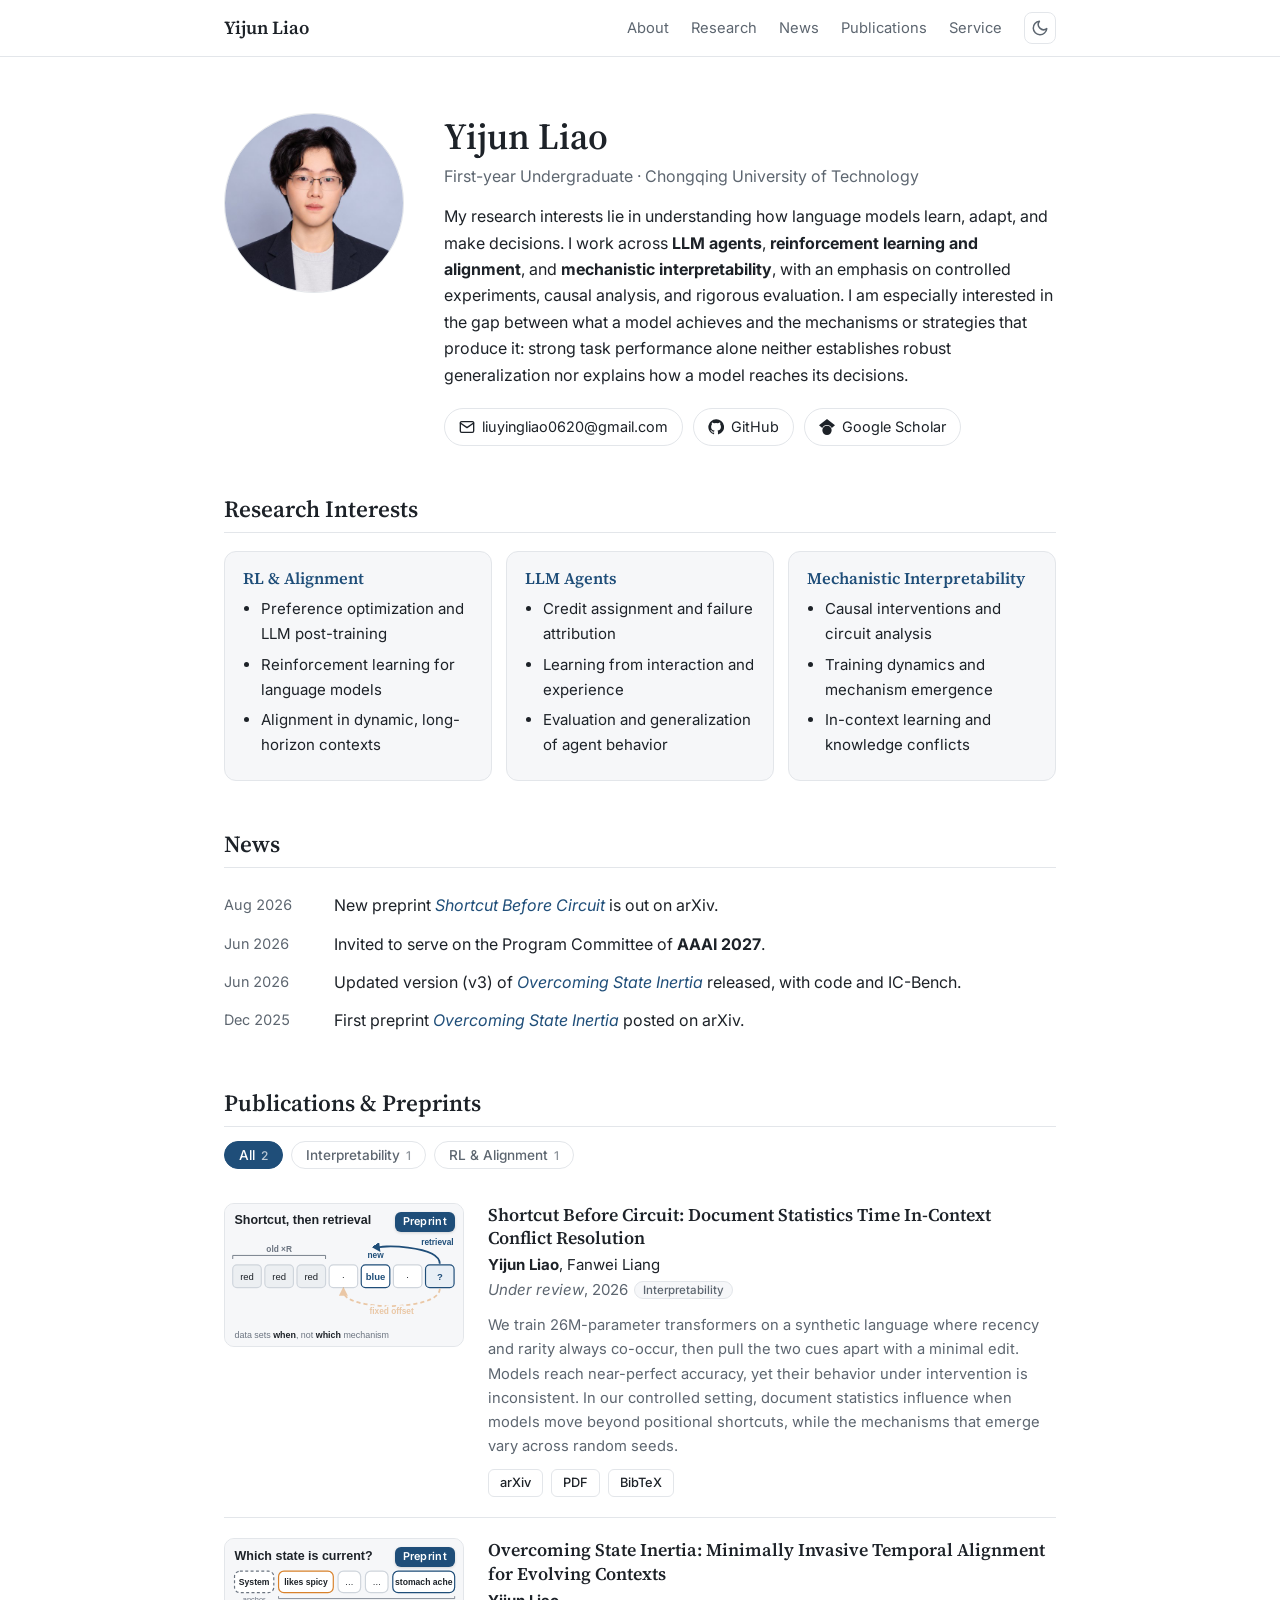
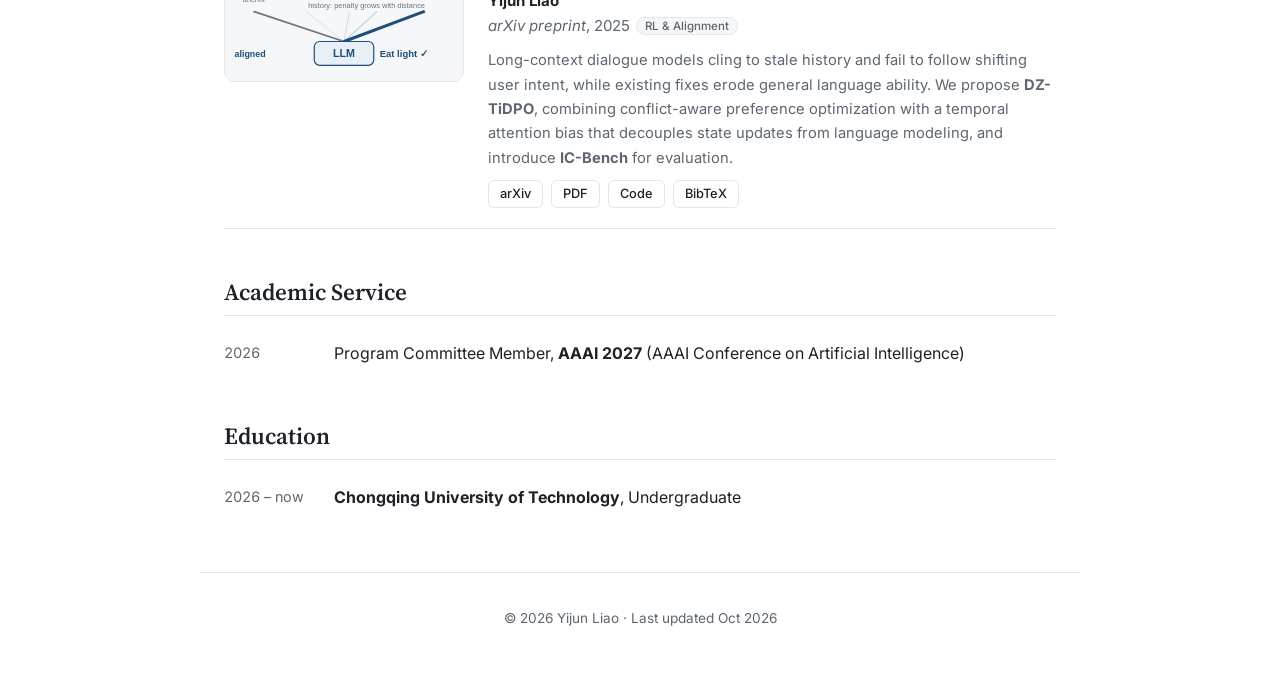
==== commit 4ca7f1b3: "Add files via upload" ====
--- a/index.html
+++ b/index.html
@@ -46,15 +46,14 @@
       </p>
 
       <p>
-        I am a first-year undergraduate at Chongqing University of Technology. My research spans
-        <strong>LLM agents</strong>, <strong>reinforcement learning &amp; alignment</strong>, and
-        <strong>mechanistic interpretability</strong>.
-      </p>
-      <p>
-        Currently, I work on <strong>failure attribution for LLM agents</strong>: understanding which decisions
-        cause an agent to fail and how such diagnoses should be evaluated. More broadly, I am interested in how
-        post-training shapes model behavior and how internal mechanisms emerge during training. I favor
-        controlled, carefully designed experiments that make these questions precisely measurable.
+        My research interests lie in understanding how language models learn,
+        adapt, and make decisions. I work across <strong>LLM agents</strong>,
+        <strong>reinforcement learning and alignment</strong>, and
+        <strong>mechanistic interpretability</strong>, with an emphasis on
+        controlled experiments, causal analysis, and rigorous evaluation.
+        I am especially interested in the gap between what a model achieves and the mechanisms or
+        strategies that produce it: strong task performance alone neither establishes robust
+        generalization nor explains how a model reaches its decisions.
       </p>
 
       <div class="links">
@@ -94,8 +93,8 @@
         <h3>LLM Agents</h3>
         <ul>
           <li>Credit assignment and failure attribution</li>
-          <li>Counterfactual evaluation and repair of agent trajectories</li>
-          <li>Rigorous evaluation methodology for agents</li>
+          <li>Learning from interaction and experience</li>
+          <li>Evaluation and generalization of agent behavior</li>
         </ul>
       </div>
       <div class="interest">
@@ -142,8 +141,9 @@
         <p class="pub-tldr">
           We train 26M-parameter transformers on a synthetic language where recency and rarity always co-occur,
           then pull the two cues apart with a minimal edit. Models reach near-perfect accuracy, yet their
-          behavior under intervention varies across seeds; what is robust is <em>when</em> a model escapes a
-          positional shortcut. Training data sets the timing of mechanism emergence — not which mechanism forms.
+          behavior under intervention is inconsistent. In our controlled setting, document statistics
+          influence when models move beyond positional shortcuts, while the mechanisms that emerge vary
+          across random seeds.
         </p>
         <div class="pub-links">
           <a href="https://arxiv.org/abs/2608.24460" target="_blank" rel="noopener">arXiv</a>
@@ -258,6 +258,7 @@
       document.body.removeChild(ta);
     });
   }
+
   document.querySelectorAll('.copy-btn').forEach(function (btn) {
     btn.addEventListener('click', function () {
       const text = btn.parentElement.querySelector('pre').textContent;
